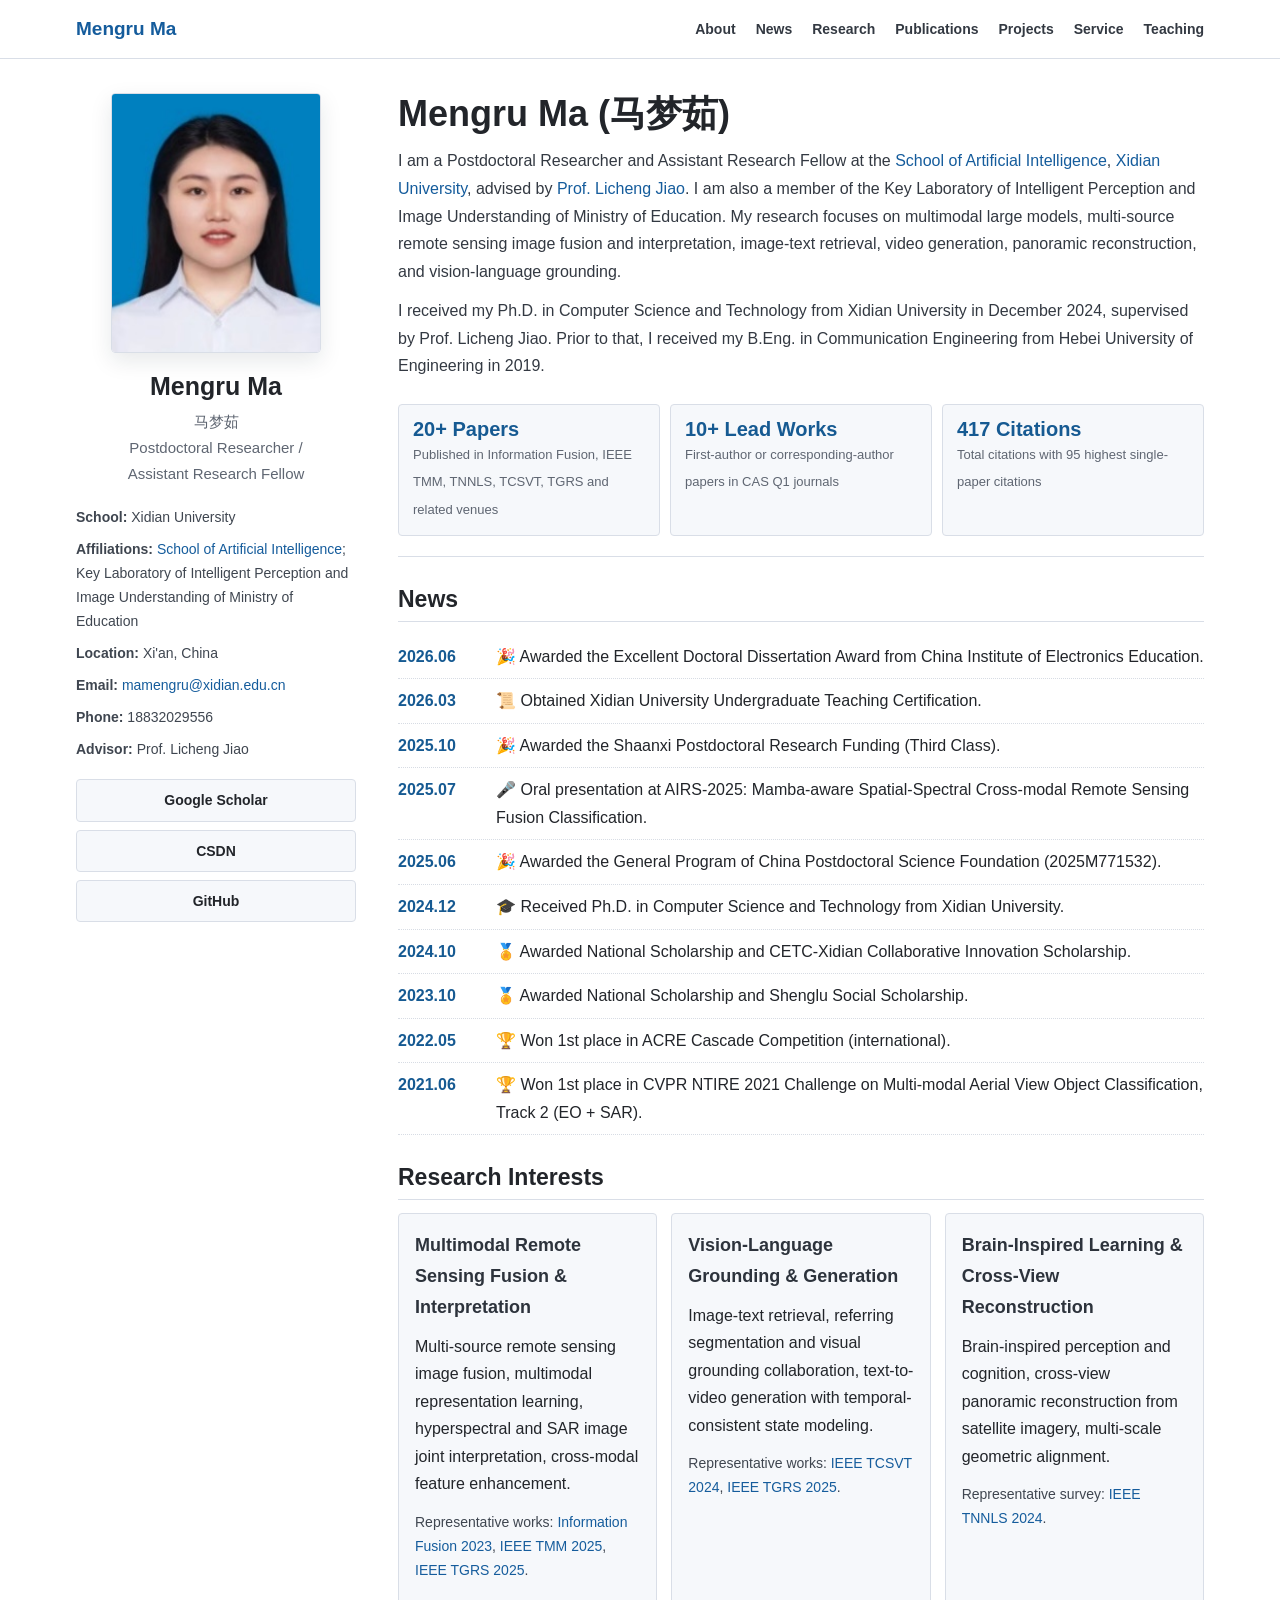
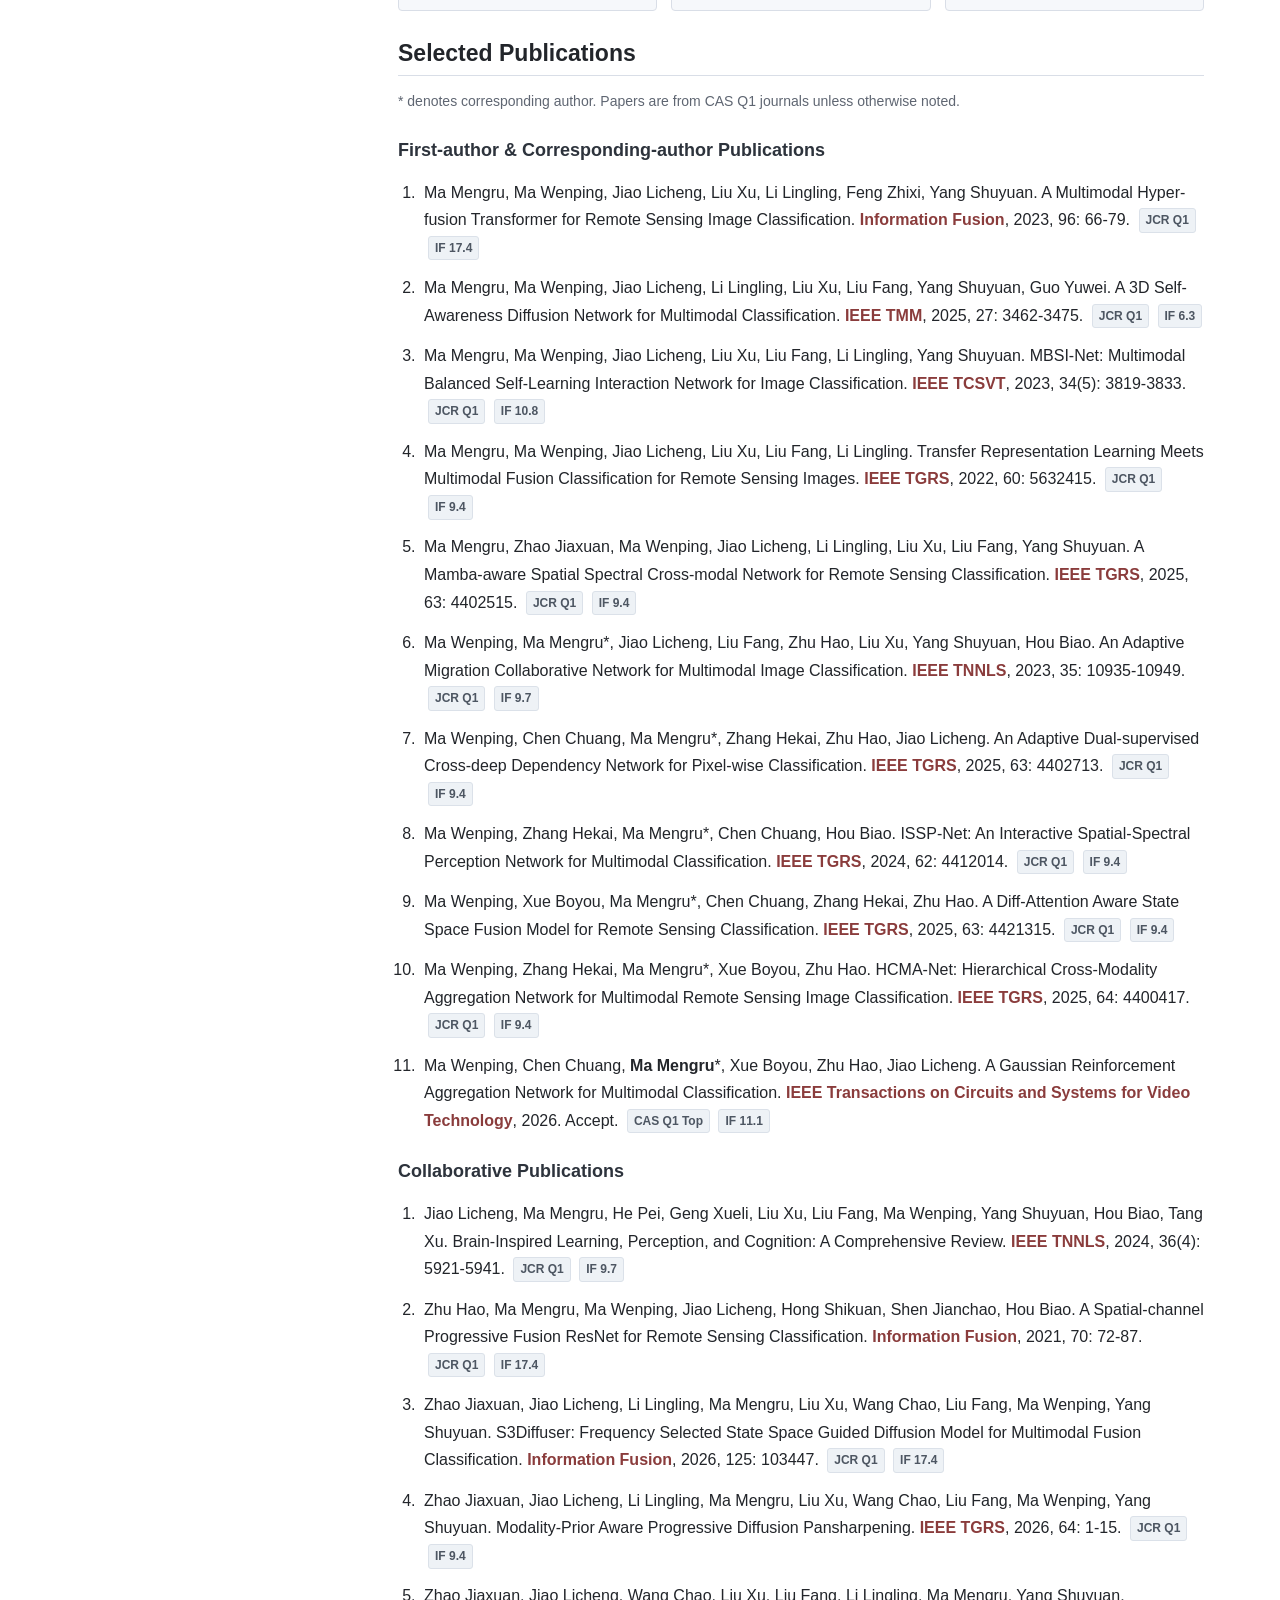
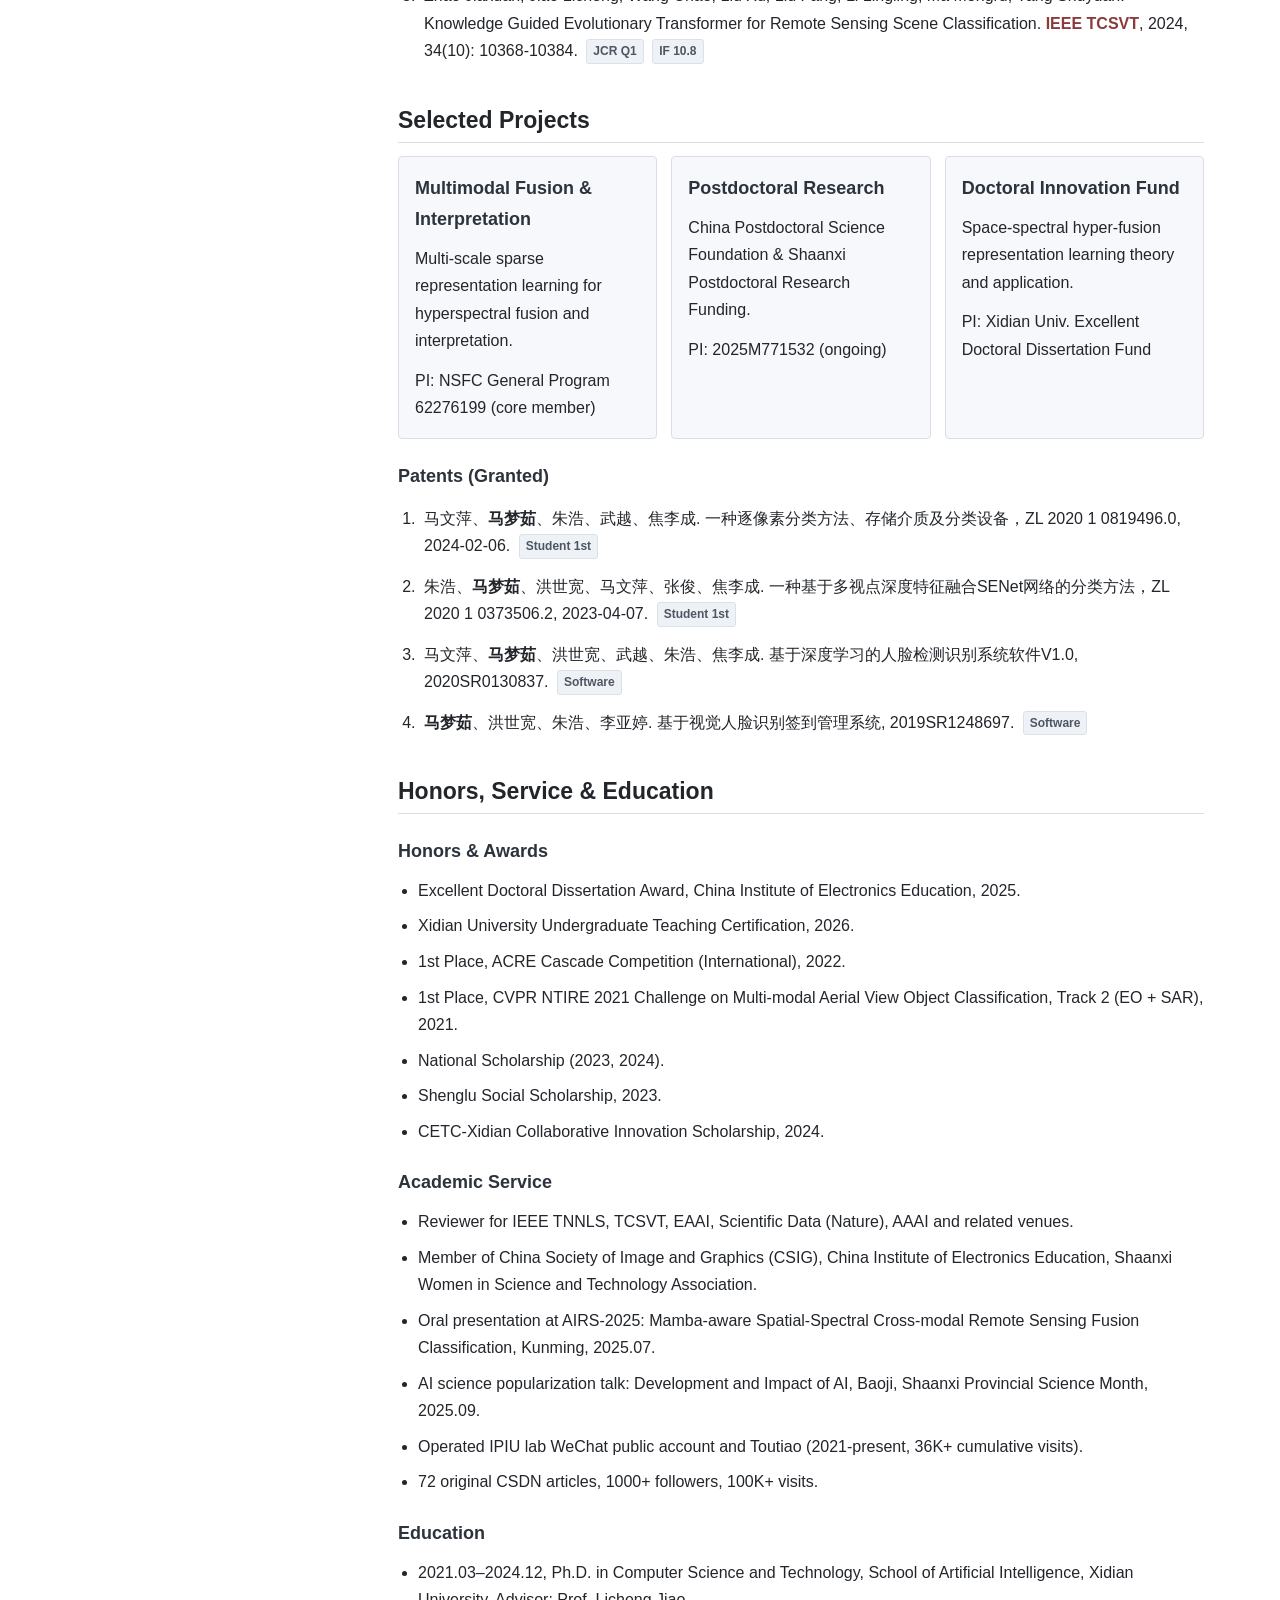
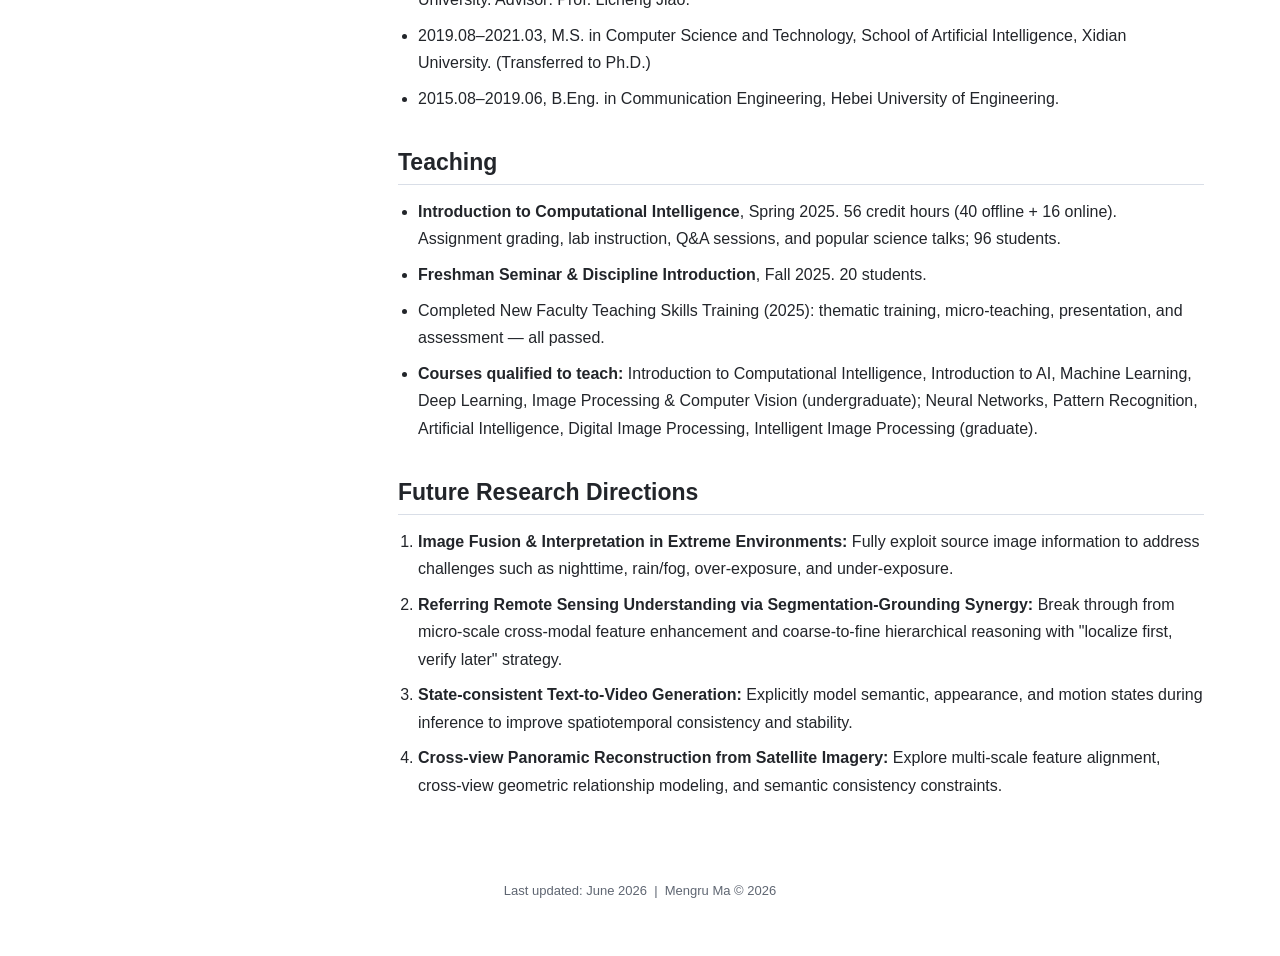
==== index.html @ 1cb2bdcb "Update TCSVT publication venue" ====
<!DOCTYPE html>
<html lang="zh-CN">
<head>
  <meta charset="utf-8" />
  <meta http-equiv="X-UA-Compatible" content="IE=edge" />
  <meta name="viewport" content="width=device-width, initial-scale=1" />
  <link rel="shortcut icon" type="image/x-icon" href="assets/favicon.ico?" />
  <title>Mengru Ma | Academic Homepage</title>
  <meta name="description" content="Academic homepage of Mengru Ma, Xidian University." />
  <style>
:root {
  --academic-ink: #22252a;
  --academic-muted: #5f6672;
  --academic-line: #d9dee7;
  --academic-soft: #f6f8fb;
  --academic-accent: #165a92;
  --academic-accent-2: #8a3c3c;
  --academic-link: #155c9c;
  --academic-max: 1180px;
}

* {
  box-sizing: border-box;
}

html {
  scroll-behavior: smooth;
}

body.academic-page {
  margin: 0;
  color: var(--academic-ink);
  background: #ffffff;
  font-family: -apple-system, BlinkMacSystemFont, "Segoe UI", "Helvetica Neue", Arial, "Microsoft YaHei", sans-serif;
  font-size: 16px;
  line-height: 1.72;
}

.academic-page a {
  color: var(--academic-link);
  text-decoration: none;
}

.academic-page a:hover,
.academic-page a:focus {
  color: var(--academic-accent-2);
  text-decoration: underline;
}

.site-header {
  position: sticky;
  top: 0;
  z-index: 10;
  background: rgba(255, 255, 255, 0.96);
  border-bottom: 1px solid var(--academic-line);
  backdrop-filter: blur(10px);
}

.site-nav {
  display: flex;
  align-items: center;
  justify-content: space-between;
  gap: 24px;
  max-width: var(--academic-max);
  min-height: 58px;
  margin: 0 auto;
  padding: 0 26px;
}

.site-title {
  color: var(--academic-ink);
  font-size: 19px;
  font-weight: 700;
  white-space: nowrap;
}

.site-links {
  display: flex;
  align-items: center;
  justify-content: flex-end;
  gap: 20px;
  font-size: 14px;
}

.site-links a {
  color: #333942;
  font-weight: 600;
}

.academic-shell {
  max-width: var(--academic-max);
  margin: 0 auto;
  padding: 34px 26px 60px;
}

.profile-layout {
  display: grid;
  grid-template-columns: 280px minmax(0, 1fr);
  gap: 42px;
  align-items: start;
}

.profile-card {
  position: sticky;
  top: 88px;
  padding-bottom: 24px;
}

.profile-photo {
  display: block;
  width: 210px;
  aspect-ratio: 1 / 1.24;
  margin: 0 auto 18px;
  object-fit: cover;
  object-position: center top;
  border-radius: 4px;
  border: 1px solid var(--academic-line);
  box-shadow: 0 8px 22px rgba(22, 35, 52, 0.10);
}

.profile-name {
  margin: 0;
  color: var(--academic-ink);
  font-size: 25px;
  line-height: 1.2;
  text-align: center;
}

.profile-title {
  margin: 8px 0 18px;
  color: var(--academic-muted);
  font-size: 15px;
  text-align: center;
}

.profile-meta {
  margin: 0 0 18px;
  padding: 0;
  list-style: none;
  color: #3f4650;
  font-size: 14px;
}

.profile-meta li {
  margin: 8px 0;
}

.profile-links {
  display: grid;
  grid-template-columns: 1fr;
  gap: 8px;
}

.profile-links a {
  display: block;
  padding: 8px 10px;
  color: var(--academic-ink);
  background: var(--academic-soft);
  border: 1px solid var(--academic-line);
  border-radius: 4px;
  font-size: 14px;
  font-weight: 600;
  text-align: center;
}

.profile-links a:hover,
.profile-links a:focus {
  color: #ffffff;
  background: var(--academic-accent);
  border-color: var(--academic-accent);
  text-decoration: none;
}

.content-panel {
  min-width: 0;
}

.hero-block {
  padding-bottom: 16px;
  border-bottom: 1px solid var(--academic-line);
}

.hero-block h1 {
  margin: 0 0 12px;
  color: var(--academic-ink);
  font-size: 36px;
  line-height: 1.18;
}

.hero-block p {
  max-width: 820px;
  margin: 0 0 12px;
  color: #333942;
}

.highlight-strip {
  display: grid;
  grid-template-columns: repeat(3, minmax(0, 1fr));
  gap: 10px;
  margin: 24px 0 4px;
}

.metric {
  padding: 13px 14px;
  background: var(--academic-soft);
  border: 1px solid var(--academic-line);
  border-radius: 4px;
}

.metric strong {
  display: block;
  color: var(--academic-accent);
  font-size: 20px;
  line-height: 1.1;
}

.metric span {
  color: var(--academic-muted);
  font-size: 13px;
}

.section {
  padding-top: 28px;
}

.section h2 {
  margin: 0 0 13px;
  padding-bottom: 7px;
  color: var(--academic-ink);
  border-bottom: 1px solid var(--academic-line);
  font-size: 23px;
  line-height: 1.25;
}

.section h3 {
  margin: 22px 0 10px;
  color: #2d333c;
  font-size: 18px;
}

.section p {
  margin: 0 0 12px;
}

.compact-list {
  margin: 0;
  padding-left: 20px;
}

.compact-list li {
  margin: 8px 0;
}

.news-list {
  margin: 0;
  padding: 0;
  list-style: none;
}

.news-list li {
  display: grid;
  grid-template-columns: 86px minmax(0, 1fr);
  gap: 12px;
  padding: 8px 0;
  border-bottom: 1px dotted #d7dce4;
}

.news-date {
  color: var(--academic-accent);
  font-weight: 700;
}

.research-grid,
.project-grid {
  display: grid;
  grid-template-columns: repeat(3, minmax(0, 1fr));
  gap: 14px;
}

.research-item,
.project-item {
  min-height: 100%;
  padding: 16px;
  background: var(--academic-soft);
  border: 1px solid var(--academic-line);
  border-radius: 4px;
}

.research-image {
  display: block;
  width: 100%;
  aspect-ratio: 16 / 9;
  object-fit: contain;
  object-position: center;
  margin: 0 0 14px;
  padding: 8px;
  background: #ffffff;
  border: 1px solid var(--academic-line);
  border-radius: 4px;
}

.research-item h3,
.project-item h3 {
  margin-top: 0;
}

.representative-work {
  color: #3f4650;
  font-size: 14px;
}

.publication-list {
  margin: 0;
  padding-left: 22px;
}

.publication-list li {
  margin: 13px 0;
  padding-left: 4px;
}

.venue {
  color: var(--academic-accent-2);
  font-weight: 700;
}

.tag {
  display: inline-block;
  margin-left: 4px;
  padding: 1px 6px;
  color: #4d5662;
  background: #eef2f6;
  border: 1px solid #dbe1e9;
  border-radius: 3px;
  font-size: 12px;
  font-weight: 700;
  vertical-align: 1px;
}

.tag-gold {
  display: inline-block;
  margin-left: 4px;
  padding: 1px 6px;
  color: #7a5d00;
  background: #fff8e1;
  border: 1px solid #e6d88a;
  border-radius: 3px;
  font-size: 12px;
  font-weight: 700;
  vertical-align: 1px;
}

.link-row {
  display: flex;
  flex-wrap: wrap;
  gap: 8px 14px;
  margin-top: 8px;
}

.link-row a {
  font-weight: 600;
}

.note {
  color: var(--academic-muted);
  font-size: 14px;
}

.site-footer {
  max-width: var(--academic-max);
  margin: 0 auto;
  padding: 0 26px 40px;
  color: var(--academic-muted);
  font-size: 13px;
  text-align: center;
}

@media (max-width: 900px) {
  .site-nav {
    align-items: flex-start;
    flex-direction: column;
    gap: 8px;
    padding-top: 12px;
    padding-bottom: 12px;
  }

  .site-links {
    justify-content: flex-start;
    flex-wrap: wrap;
    gap: 8px 14px;
  }

  .profile-layout {
    grid-template-columns: 1fr;
    gap: 24px;
  }

  .profile-card {
    position: static;
    display: grid;
    grid-template-columns: 140px minmax(0, 1fr);
    gap: 18px;
    align-items: start;
  }

  .profile-photo {
    width: 140px;
    margin: 0;
  }

  .profile-name,
  .profile-title {
    text-align: left;
  }

  .profile-links {
    grid-template-columns: repeat(2, minmax(0, 1fr));
  }

  .highlight-strip,
  .research-grid,
  .project-grid {
    grid-template-columns: 1fr;
  }
}

@media (max-width: 560px) {
  body.academic-page {
    font-size: 15px;
  }

  .academic-shell {
    padding: 22px 18px 42px;
  }

  .site-nav {
    padding-left: 18px;
    padding-right: 18px;
  }

  .profile-card {
    grid-template-columns: 1fr;
  }

  .profile-photo {
    width: 180px;
    margin: 0 auto;
  }

  .profile-name,
  .profile-title {
    text-align: center;
  }

  .profile-links {
    grid-template-columns: 1fr;
  }

  .hero-block h1 {
    font-size: 28px;
  }

  .news-list li {
    grid-template-columns: 1fr;
    gap: 2px;
  }
}</style>
</head>
<body class="academic-page">

  <!-- ═══════════════ Navigation ═══════════════ -->
  <header class="site-header">
    <nav class="site-nav" aria-label="Main navigation">
      <a class="site-title" href="./">Mengru Ma</a>
      <div class="site-links">
        <a href="#about">About</a>
        <a href="#news">News</a>
        <a href="#research">Research</a>
        <a href="#publications">Publications</a>
        <a href="#projects">Projects</a>
        <a href="#service">Service</a>
        <a href="#teaching">Teaching</a>
      </div>
    </nav>
  </header>

  <!-- ═══════════════ Main Shell ═══════════════ -->
  <main class="academic-shell">
    <div class="profile-layout">

      <!-- ── Sidebar ── -->
      <aside class="profile-card" aria-label="Profile">
        <img class="profile-photo" src="assets/avatar.jpeg" alt="Mengru Ma" />
        <div>
          <h1 class="profile-name">Mengru Ma</h1>
          <p class="profile-title">马梦茹<br />Postdoctoral Researcher /<br />Assistant Research Fellow</p>
          <ul class="profile-meta">
            <li><strong>School:</strong> Xidian University</li>
            <li><strong>Affiliations:</strong> <a href="https://sai.xidian.edu.cn/">School of Artificial Intelligence</a>; Key Laboratory of Intelligent Perception and Image Understanding of Ministry of Education</li>
            <li><strong>Location:</strong> Xi'an, China</li>
            <li><strong>Email:</strong> <a href="mailto:mamengru@xidian.edu.cn">mamengru@xidian.edu.cn</a></li>
            <li><strong>Phone:</strong> 18832029556</li>
            <li><strong>Advisor:</strong> Prof. Licheng Jiao</li>
          </ul>
          <div class="profile-links">
            <a href="https://scholar.google.com.hk/citations?user=nEPyIP8AAAAJ&hl=zh-CN">Google Scholar</a>
            <a href="https://blog.csdn.net/qq_39630875?spm=1000.2115.3001.5343">CSDN</a>
            <a href="https://github.com/ru-willow">GitHub</a>
          </div>
        </div>
      </aside>

      <!-- ── Content Panel ── -->
      <article class="content-panel">

        <!-- ── Hero / About ── -->
        <section class="hero-block" id="about">
          <h1>Mengru Ma (马梦茹)</h1>
          <p>
            I am a Postdoctoral Researcher and Assistant Research Fellow at the
            <a href="https://sai.xidian.edu.cn/">School of Artificial Intelligence</a>,
            <a href="https://www.xidian.edu.cn/">Xidian University</a>, advised by
            <a href="https://scholar.google.com/citations?user=FZbrL2YAAAAJ">Prof. Licheng Jiao</a>.
            I am also a member of the Key Laboratory of Intelligent Perception and Image Understanding of Ministry of Education.
            My research focuses on multimodal large models, multi-source remote sensing image fusion and interpretation,
            image-text retrieval, video generation, panoramic reconstruction, and vision-language grounding.
          </p>
          <p>
            I received my Ph.D. in Computer Science and Technology from Xidian University in December 2024,
            supervised by Prof. Licheng Jiao. Prior to that, I received my B.Eng. in Communication Engineering
            from Hebei University of Engineering in 2019.
          </p>

          <div class="highlight-strip" aria-label="Research highlights">
            <div class="metric">
              <strong>20+ Papers</strong>
              <span>Published in Information Fusion, IEEE TMM, TNNLS, TCSVT, TGRS and related venues</span>
            </div>
            <div class="metric">
              <strong>10+ Lead Works</strong>
              <span>First-author or corresponding-author papers in CAS Q1 journals</span>
            </div>
            <div class="metric">
              <strong>417 Citations</strong>
              <span>Total citations with 95 highest single-paper citations</span>
            </div>
          </div>
        </section>

        <!-- ── News ── -->
        <section class="section" id="news">
          <h2>News</h2>
          <ul class="news-list">
            <li><span class="news-date">2026.06</span><span>🎉 Awarded the Excellent Doctoral Dissertation Award from China Institute of Electronics Education.</span></li>
            <li><span class="news-date">2026.03</span><span>📜 Obtained Xidian University Undergraduate Teaching Certification.</span></li>
            <li><span class="news-date">2025.10</span><span>🎉 Awarded the Shaanxi Postdoctoral Research Funding (Third Class).</span></li>
            <li><span class="news-date">2025.07</span><span>🎤 Oral presentation at AIRS-2025: Mamba-aware Spatial-Spectral Cross-modal Remote Sensing Fusion Classification.</span></li>
            <li><span class="news-date">2025.06</span><span>🎉 Awarded the General Program of China Postdoctoral Science Foundation (2025M771532).</span></li>
            <li><span class="news-date">2024.12</span><span>🎓 Received Ph.D. in Computer Science and Technology from Xidian University.</span></li>
            <li><span class="news-date">2024.10</span><span>🏅 Awarded National Scholarship and CETC-Xidian Collaborative Innovation Scholarship.</span></li>
            <li><span class="news-date">2023.10</span><span>🏅 Awarded National Scholarship and Shenglu Social Scholarship.</span></li>
            <li><span class="news-date">2022.05</span><span>🏆 Won 1st place in ACRE Cascade Competition (international).</span></li>
            <li><span class="news-date">2021.06</span><span>🏆 Won 1st place in CVPR NTIRE 2021 Challenge on Multi-modal Aerial View Object Classification, Track 2 (EO + SAR).</span></li>
          </ul>
        </section>

        <!-- ── Research Interests ── -->
        <section class="section" id="research">
          <h2>Research Interests</h2>
          <div class="research-grid">
            <div class="research-item">
              <h3>Multimodal Remote Sensing Fusion &amp; Interpretation</h3>
              <p>Multi-source remote sensing image fusion, multimodal representation learning, hyperspectral and SAR image joint interpretation, cross-modal feature enhancement.</p>
              <p class="representative-work">Representative works:
                <a href="https://ieeexplore.ieee.org/document/10103667">Information Fusion 2023</a>,
                <a href="https://ieeexplore.ieee.org/document/10855536">IEEE TMM 2025</a>,
                <a href="https://ieeexplore.ieee.org/document/10926794">IEEE TGRS 2025</a>.
              </p>
            </div>
            <div class="research-item">
              <h3>Vision-Language Grounding &amp; Generation</h3>
              <p>Image-text retrieval, referring segmentation and visual grounding collaboration, text-to-video generation with temporal-consistent state modeling.</p>
              <p class="representative-work">Representative works:
                <a href="https://ieeexplore.ieee.org/document/10354301">IEEE TCSVT 2024</a>,
                <a href="https://ieeexplore.ieee.org/document/10891511">IEEE TGRS 2025</a>.
              </p>
            </div>
            <div class="research-item">
              <h3>Brain-Inspired Learning &amp; Cross-View Reconstruction</h3>
              <p>Brain-inspired perception and cognition, cross-view panoramic reconstruction from satellite imagery, multi-scale geometric alignment.</p>
              <p class="representative-work">Representative survey:
                <a href="https://ieeexplore.ieee.org/document/10792997">IEEE TNNLS 2024</a>.
              </p>
            </div>
          </div>
        </section>

        <!-- ── Selected Publications ── -->
        <section class="section" id="publications">
          <h2>Selected Publications</h2>
          <p class="note">* denotes corresponding author. Papers are from CAS Q1 journals unless otherwise noted.</p>

          <h3>First-author &amp; Corresponding-author Publications</h3>
          <ol class="publication-list">
            <li>Ma Mengru, Ma Wenping, Jiao Licheng, Liu Xu, Li Lingling, Feng Zhixi, Yang Shuyuan. A Multimodal Hyper-fusion Transformer for Remote Sensing Image Classification. <span class="venue">Information Fusion</span>, 2023, 96: 66-79. <span class="tag">JCR Q1</span> <span class="tag">IF 17.4</span></li>

            <li>Ma Mengru, Ma Wenping, Jiao Licheng, Li Lingling, Liu Xu, Liu Fang, Yang Shuyuan, Guo Yuwei. A 3D Self-Awareness Diffusion Network for Multimodal Classification. <span class="venue">IEEE TMM</span>, 2025, 27: 3462-3475. <span class="tag">JCR Q1</span> <span class="tag">IF 6.3</span></li>

            <li>Ma Mengru, Ma Wenping, Jiao Licheng, Liu Xu, Liu Fang, Li Lingling, Yang Shuyuan. MBSI-Net: Multimodal Balanced Self-Learning Interaction Network for Image Classification. <span class="venue">IEEE TCSVT</span>, 2023, 34(5): 3819-3833. <span class="tag">JCR Q1</span> <span class="tag">IF 10.8</span></li>

            <li>Ma Mengru, Ma Wenping, Jiao Licheng, Liu Xu, Liu Fang, Li Lingling. Transfer Representation Learning Meets Multimodal Fusion Classification for Remote Sensing Images. <span class="venue">IEEE TGRS</span>, 2022, 60: 5632415. <span class="tag">JCR Q1</span> <span class="tag">IF 9.4</span></li>

            <li>Ma Mengru, Zhao Jiaxuan, Ma Wenping, Jiao Licheng, Li Lingling, Liu Xu, Liu Fang, Yang Shuyuan. A Mamba-aware Spatial Spectral Cross-modal Network for Remote Sensing Classification. <span class="venue">IEEE TGRS</span>, 2025, 63: 4402515. <span class="tag">JCR Q1</span> <span class="tag">IF 9.4</span></li>

            <li>Ma Wenping, Ma Mengru*, Jiao Licheng, Liu Fang, Zhu Hao, Liu Xu, Yang Shuyuan, Hou Biao. An Adaptive Migration Collaborative Network for Multimodal Image Classification. <span class="venue">IEEE TNNLS</span>, 2023, 35: 10935-10949. <span class="tag">JCR Q1</span> <span class="tag">IF 9.7</span></li>

            <li>Ma Wenping, Chen Chuang, Ma Mengru*, Zhang Hekai, Zhu Hao, Jiao Licheng. An Adaptive Dual-supervised Cross-deep Dependency Network for Pixel-wise Classification. <span class="venue">IEEE TGRS</span>, 2025, 63: 4402713. <span class="tag">JCR Q1</span> <span class="tag">IF 9.4</span></li>

            <li>Ma Wenping, Zhang Hekai, Ma Mengru*, Chen Chuang, Hou Biao. ISSP-Net: An Interactive Spatial-Spectral Perception Network for Multimodal Classification. <span class="venue">IEEE TGRS</span>, 2024, 62: 4412014. <span class="tag">JCR Q1</span> <span class="tag">IF 9.4</span></li>

            <li>Ma Wenping, Xue Boyou, Ma Mengru*, Chen Chuang, Zhang Hekai, Zhu Hao. A Diff-Attention Aware State Space Fusion Model for Remote Sensing Classification. <span class="venue">IEEE TGRS</span>, 2025, 63: 4421315. <span class="tag">JCR Q1</span> <span class="tag">IF 9.4</span></li>

            <li>Ma Wenping, Zhang Hekai, Ma Mengru*, Xue Boyou, Zhu Hao. HCMA-Net: Hierarchical Cross-Modality Aggregation Network for Multimodal Remote Sensing Image Classification. <span class="venue">IEEE TGRS</span>, 2025, 64: 4400417. <span class="tag">JCR Q1</span> <span class="tag">IF 9.4</span></li>

            <li>Ma Wenping, Chen Chuang, <strong>Ma Mengru</strong>*, Xue Boyou, Zhu Hao, Jiao Licheng. A Gaussian Reinforcement Aggregation Network for Multimodal Classification. <span class="venue">IEEE Transactions on Circuits and Systems for Video Technology</span>, 2026. Accept. <span class="tag">CAS Q1 Top</span> <span class="tag">IF 11.1</span></li>
          </ol>

          <h3>Collaborative Publications</h3>
          <ol class="publication-list">
            <li>Jiao Licheng, Ma Mengru, He Pei, Geng Xueli, Liu Xu, Liu Fang, Ma Wenping, Yang Shuyuan, Hou Biao, Tang Xu. Brain-Inspired Learning, Perception, and Cognition: A Comprehensive Review. <span class="venue">IEEE TNNLS</span>, 2024, 36(4): 5921-5941. <span class="tag">JCR Q1</span> <span class="tag">IF 9.7</span></li>

            <li>Zhu Hao, Ma Mengru, Ma Wenping, Jiao Licheng, Hong Shikuan, Shen Jianchao, Hou Biao. A Spatial-channel Progressive Fusion ResNet for Remote Sensing Classification. <span class="venue">Information Fusion</span>, 2021, 70: 72-87. <span class="tag">JCR Q1</span> <span class="tag">IF 17.4</span></li>

            <li>Zhao Jiaxuan, Jiao Licheng, Li Lingling, Ma Mengru, Liu Xu, Wang Chao, Liu Fang, Ma Wenping, Yang Shuyuan. S3Diffuser: Frequency Selected State Space Guided Diffusion Model for Multimodal Fusion Classification. <span class="venue">Information Fusion</span>, 2026, 125: 103447. <span class="tag">JCR Q1</span> <span class="tag">IF 17.4</span></li>

            <li>Zhao Jiaxuan, Jiao Licheng, Li Lingling, Ma Mengru, Liu Xu, Wang Chao, Liu Fang, Ma Wenping, Yang Shuyuan. Modality-Prior Aware Progressive Diffusion Pansharpening. <span class="venue">IEEE TGRS</span>, 2026, 64: 1-15. <span class="tag">JCR Q1</span> <span class="tag">IF 9.4</span></li>

            <li>Zhao Jiaxuan, Jiao Licheng, Wang Chao, Liu Xu, Liu Fang, Li Lingling, Ma Mengru, Yang Shuyuan. Knowledge Guided Evolutionary Transformer for Remote Sensing Scene Classification. <span class="venue">IEEE TCSVT</span>, 2024, 34(10): 10368-10384. <span class="tag">JCR Q1</span> <span class="tag">IF 10.8</span></li>
          </ol>
        </section>

        <!-- ── Projects ── -->
        <section class="section" id="projects">
          <h2>Selected Projects</h2>
          <div class="project-grid">
            <div class="project-item">
              <h3>Multimodal Fusion &amp; Interpretation</h3>
              <p>Multi-scale sparse representation learning for hyperspectral fusion and interpretation.</p>
              <div class="link-row">
                <span>PI: NSFC General Program 62276199 (core member)</span>
              </div>
            </div>
            <div class="project-item">
              <h3>Postdoctoral Research</h3>
              <p>China Postdoctoral Science Foundation &amp; Shaanxi Postdoctoral Research Funding.</p>
              <div class="link-row">
                <span>PI: 2025M771532 (ongoing)</span>
              </div>
            </div>
            <div class="project-item">
              <h3>Doctoral Innovation Fund</h3>
              <p>Space-spectral hyper-fusion representation learning theory and application.</p>
              <div class="link-row">
                <span>PI: Xidian Univ. Excellent Doctoral Dissertation Fund</span>
              </div>
            </div>
          </div>

          <h3>Patents (Granted)</h3>
          <ol class="publication-list">
            <li>马文萍、<strong>马梦茹</strong>、朱浩、武越、焦李成. 一种逐像素分类方法、存储介质及分类设备，ZL 2020 1 0819496.0, 2024-02-06. <span class="tag">Student 1st</span></li>
            <li>朱浩、<strong>马梦茹</strong>、洪世宽、马文萍、张俊、焦李成. 一种基于多视点深度特征融合SENet网络的分类方法，ZL 2020 1 0373506.2, 2023-04-07. <span class="tag">Student 1st</span></li>
            <li>马文萍、<strong>马梦茹</strong>、洪世宽、武越、朱浩、焦李成. 基于深度学习的人脸检测识别系统软件V1.0, 2020SR0130837. <span class="tag">Software</span></li>
            <li><strong>马梦茹</strong>、洪世宽、朱浩、李亚婷. 基于视觉人脸识别签到管理系统, 2019SR1248697. <span class="tag">Software</span></li>
          </ol>
        </section>

        <!-- ── Honors & Service ── -->
        <section class="section" id="service">
          <h2>Honors, Service &amp; Education</h2>

          <h3>Honors &amp; Awards</h3>
          <ul class="compact-list">
            <li>Excellent Doctoral Dissertation Award, China Institute of Electronics Education, 2025.</li>
            <li>Xidian University Undergraduate Teaching Certification, 2026.</li>
            <li>1st Place, ACRE Cascade Competition (International), 2022.</li>
            <li>1st Place, CVPR NTIRE 2021 Challenge on Multi-modal Aerial View Object Classification, Track 2 (EO + SAR), 2021.</li>
            <li>National Scholarship (2023, 2024).</li>
            <li>Shenglu Social Scholarship, 2023.</li>
            <li>CETC-Xidian Collaborative Innovation Scholarship, 2024.</li>
          </ul>

          <h3>Academic Service</h3>
          <ul class="compact-list">
            <li>Reviewer for IEEE TNNLS, TCSVT, EAAI, Scientific Data (Nature), AAAI and related venues.</li>
            <li>Member of China Society of Image and Graphics (CSIG), China Institute of Electronics Education, Shaanxi Women in Science and Technology Association.</li>
            <li>Oral presentation at AIRS-2025: Mamba-aware Spatial-Spectral Cross-modal Remote Sensing Fusion Classification, Kunming, 2025.07.</li>
            <li>AI science popularization talk: Development and Impact of AI, Baoji, Shaanxi Provincial Science Month, 2025.09.</li>
            <li>Operated IPIU lab WeChat public account and Toutiao (2021-present, 36K+ cumulative visits).</li>
            <li>72 original CSDN articles, 1000+ followers, 100K+ visits.</li>
          </ul>

          <h3>Education</h3>
          <ul class="compact-list">
            <li>2021.03–2024.12, Ph.D. in Computer Science and Technology, School of Artificial Intelligence, Xidian University. Advisor: Prof. Licheng Jiao.</li>
            <li>2019.08–2021.03, M.S. in Computer Science and Technology, School of Artificial Intelligence, Xidian University. (Transferred to Ph.D.)</li>
            <li>2015.08–2019.06, B.Eng. in Communication Engineering, Hebei University of Engineering.</li>
          </ul>
        </section>

        <!-- ── Teaching ── -->
        <section class="section" id="teaching">
          <h2>Teaching</h2>
          <ul class="compact-list">
            <li><strong>Introduction to Computational Intelligence</strong>, Spring 2025. 56 credit hours (40 offline + 16 online). Assignment grading, lab instruction, Q&amp;A sessions, and popular science talks; 96 students.</li>
            <li><strong>Freshman Seminar &amp; Discipline Introduction</strong>, Fall 2025. 20 students.</li>
            <li>Completed New Faculty Teaching Skills Training (2025): thematic training, micro-teaching, presentation, and assessment — all passed.</li>
            <li><strong>Courses qualified to teach:</strong> Introduction to Computational Intelligence, Introduction to AI, Machine Learning, Deep Learning, Image Processing &amp; Computer Vision (undergraduate); Neural Networks, Pattern Recognition, Artificial Intelligence, Digital Image Processing, Intelligent Image Processing (graduate).</li>
          </ul>
        </section>

        <!-- ── Future Directions ── -->
        <section class="section" id="future">
          <h2>Future Research Directions</h2>
          <ol class="compact-list">
            <li><strong>Image Fusion &amp; Interpretation in Extreme Environments:</strong> Fully exploit source image information to address challenges such as nighttime, rain/fog, over-exposure, and under-exposure.</li>
            <li><strong>Referring Remote Sensing Understanding via Segmentation-Grounding Synergy:</strong> Break through from micro-scale cross-modal feature enhancement and coarse-to-fine hierarchical reasoning with "localize first, verify later" strategy.</li>
            <li><strong>State-consistent Text-to-Video Generation:</strong> Explicitly model semantic, appearance, and motion states during inference to improve spatiotemporal consistency and stability.</li>
            <li><strong>Cross-view Panoramic Reconstruction from Satellite Imagery:</strong> Explore multi-scale feature alignment, cross-view geometric relationship modeling, and semantic consistency constraints.</li>
          </ol>
        </section>

      </article>
    </div>
  </main>

  <footer class="site-footer">
    <p>Last updated: June 2026 &nbsp;|&nbsp; Mengru Ma &copy; 2026</p>
  </footer>

</body>
</html>
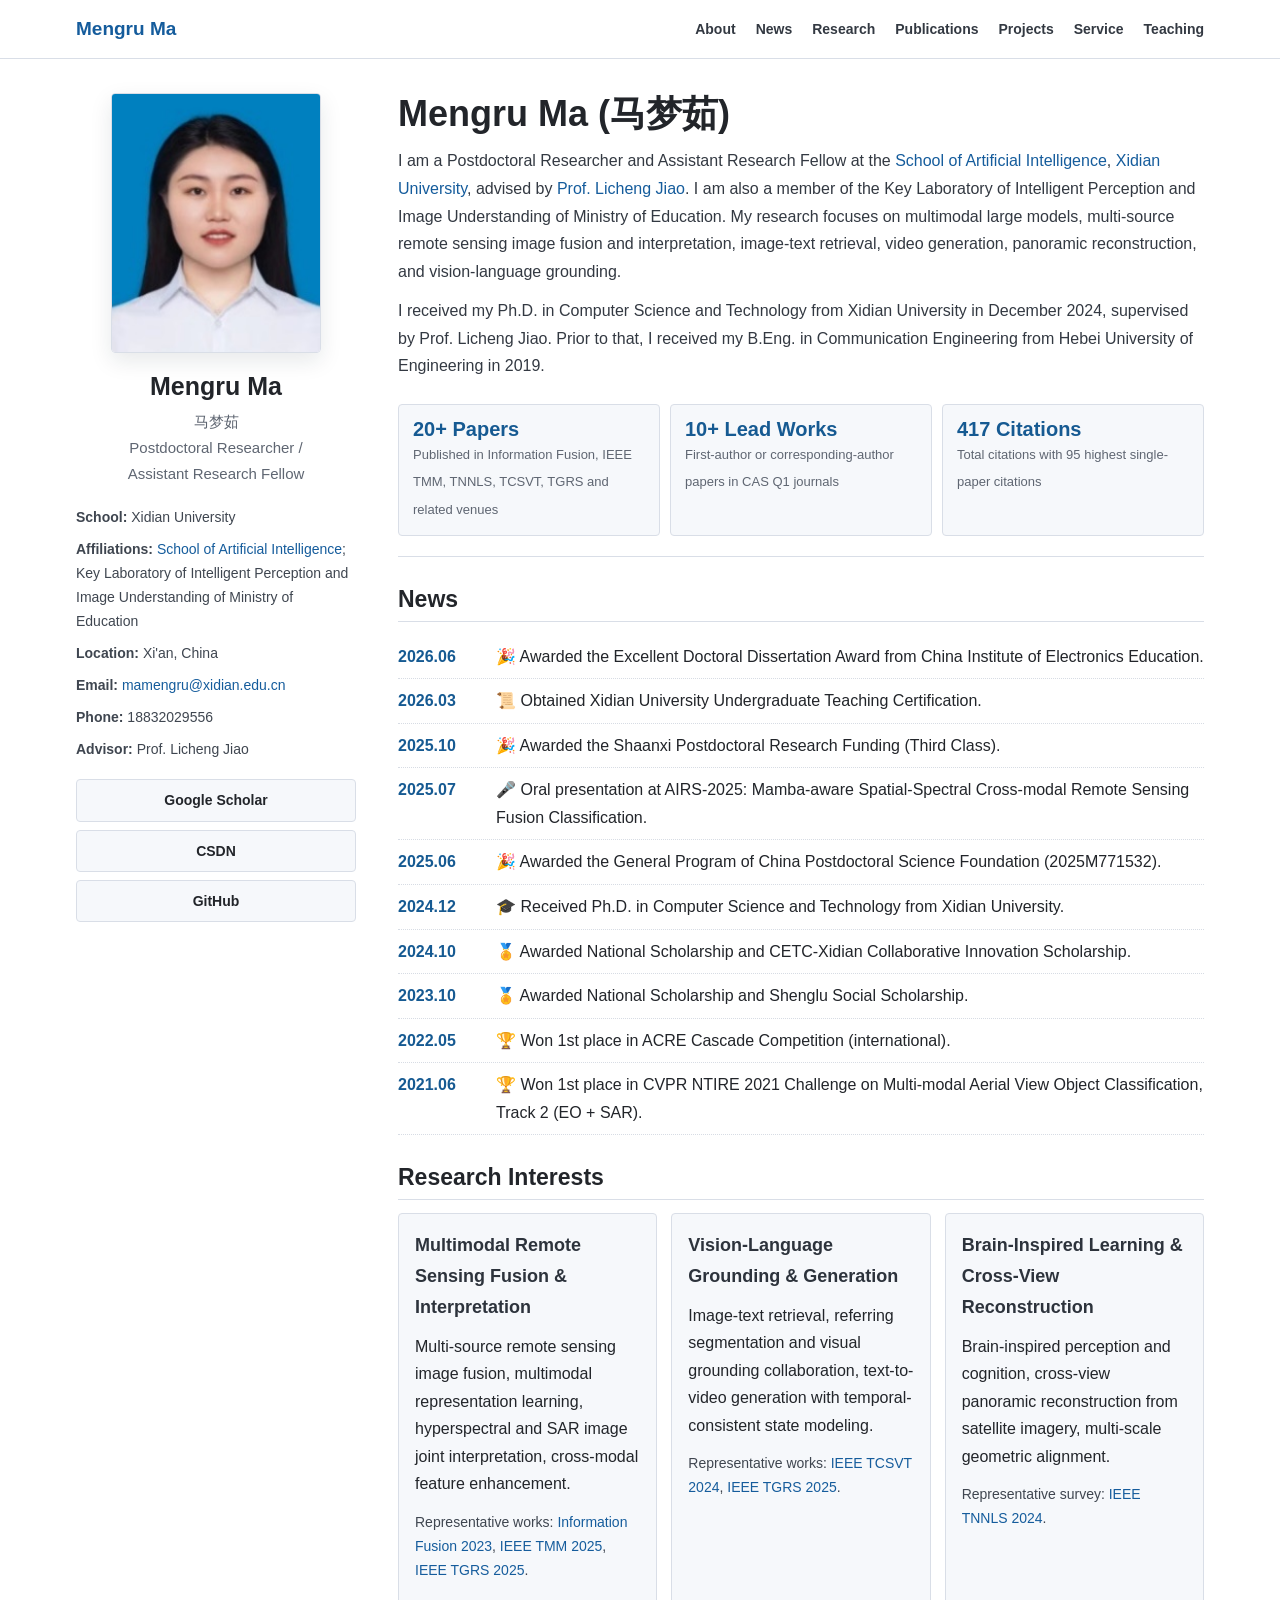
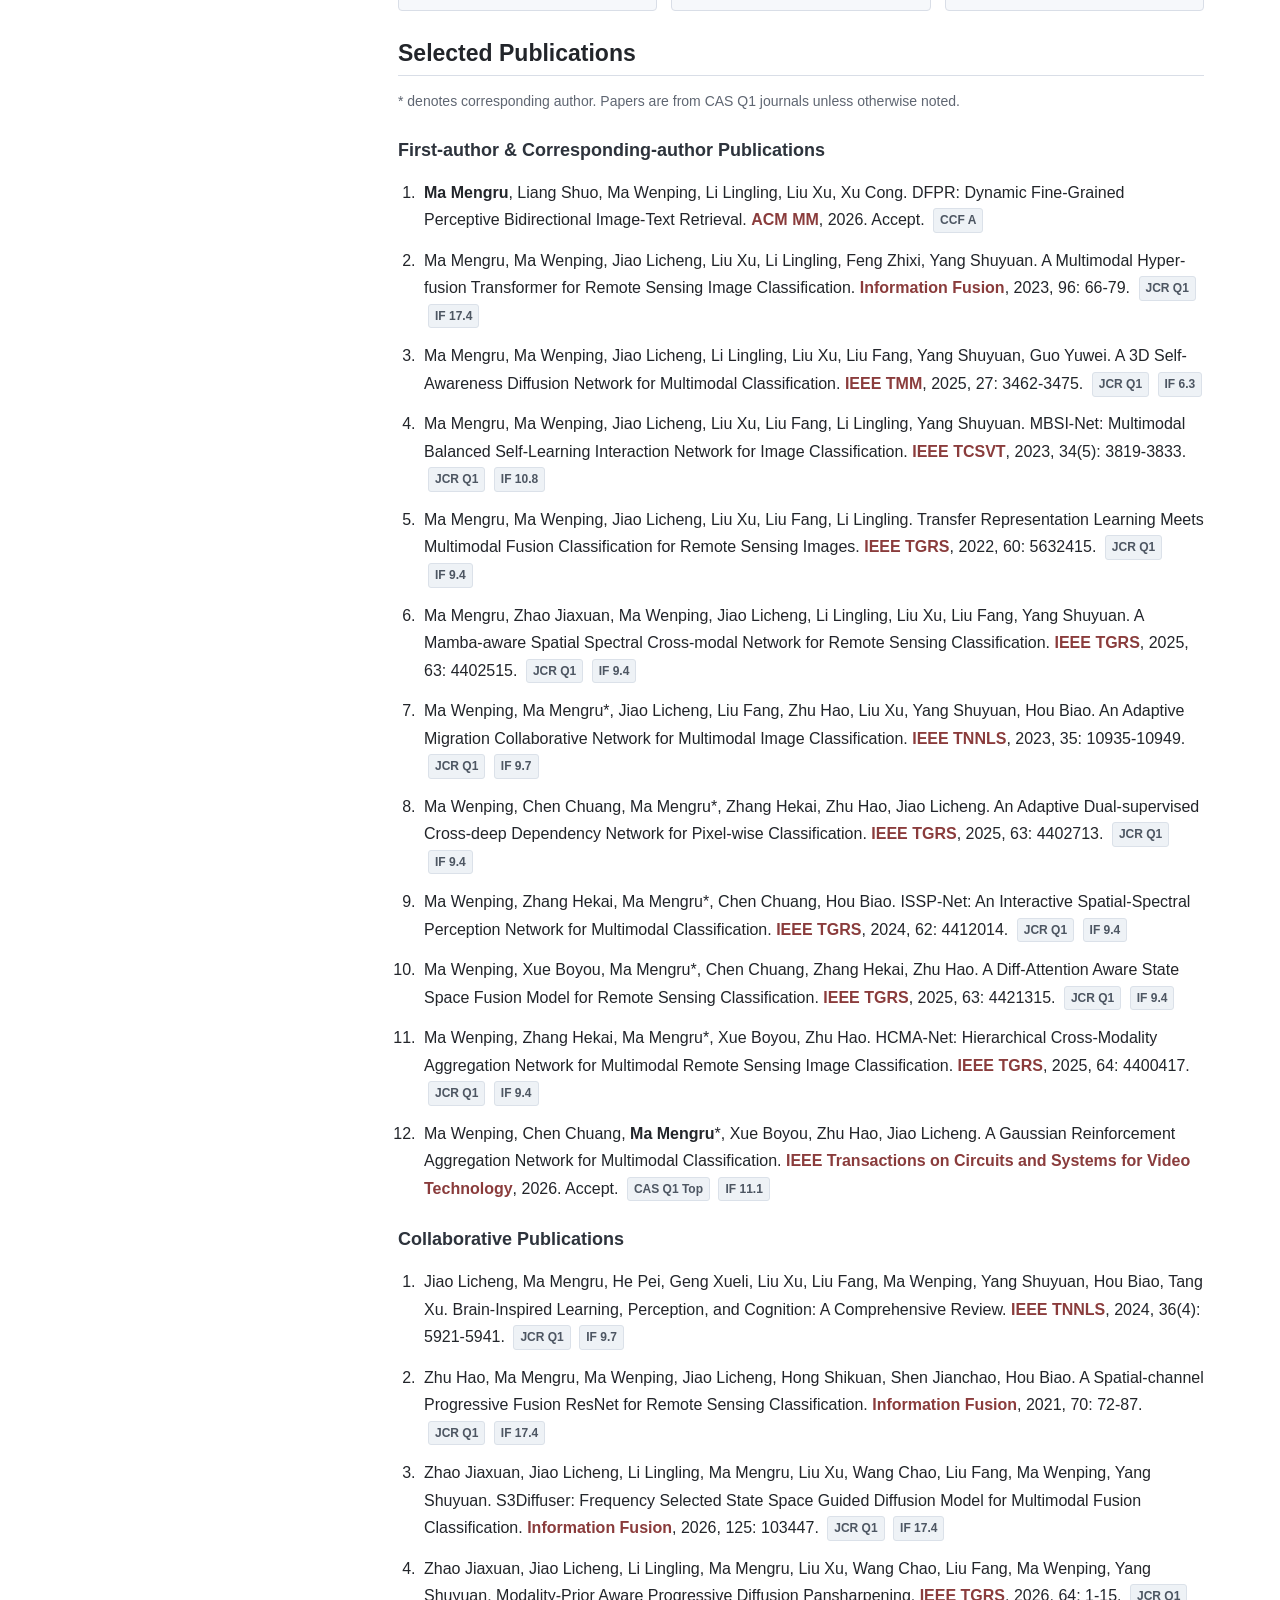
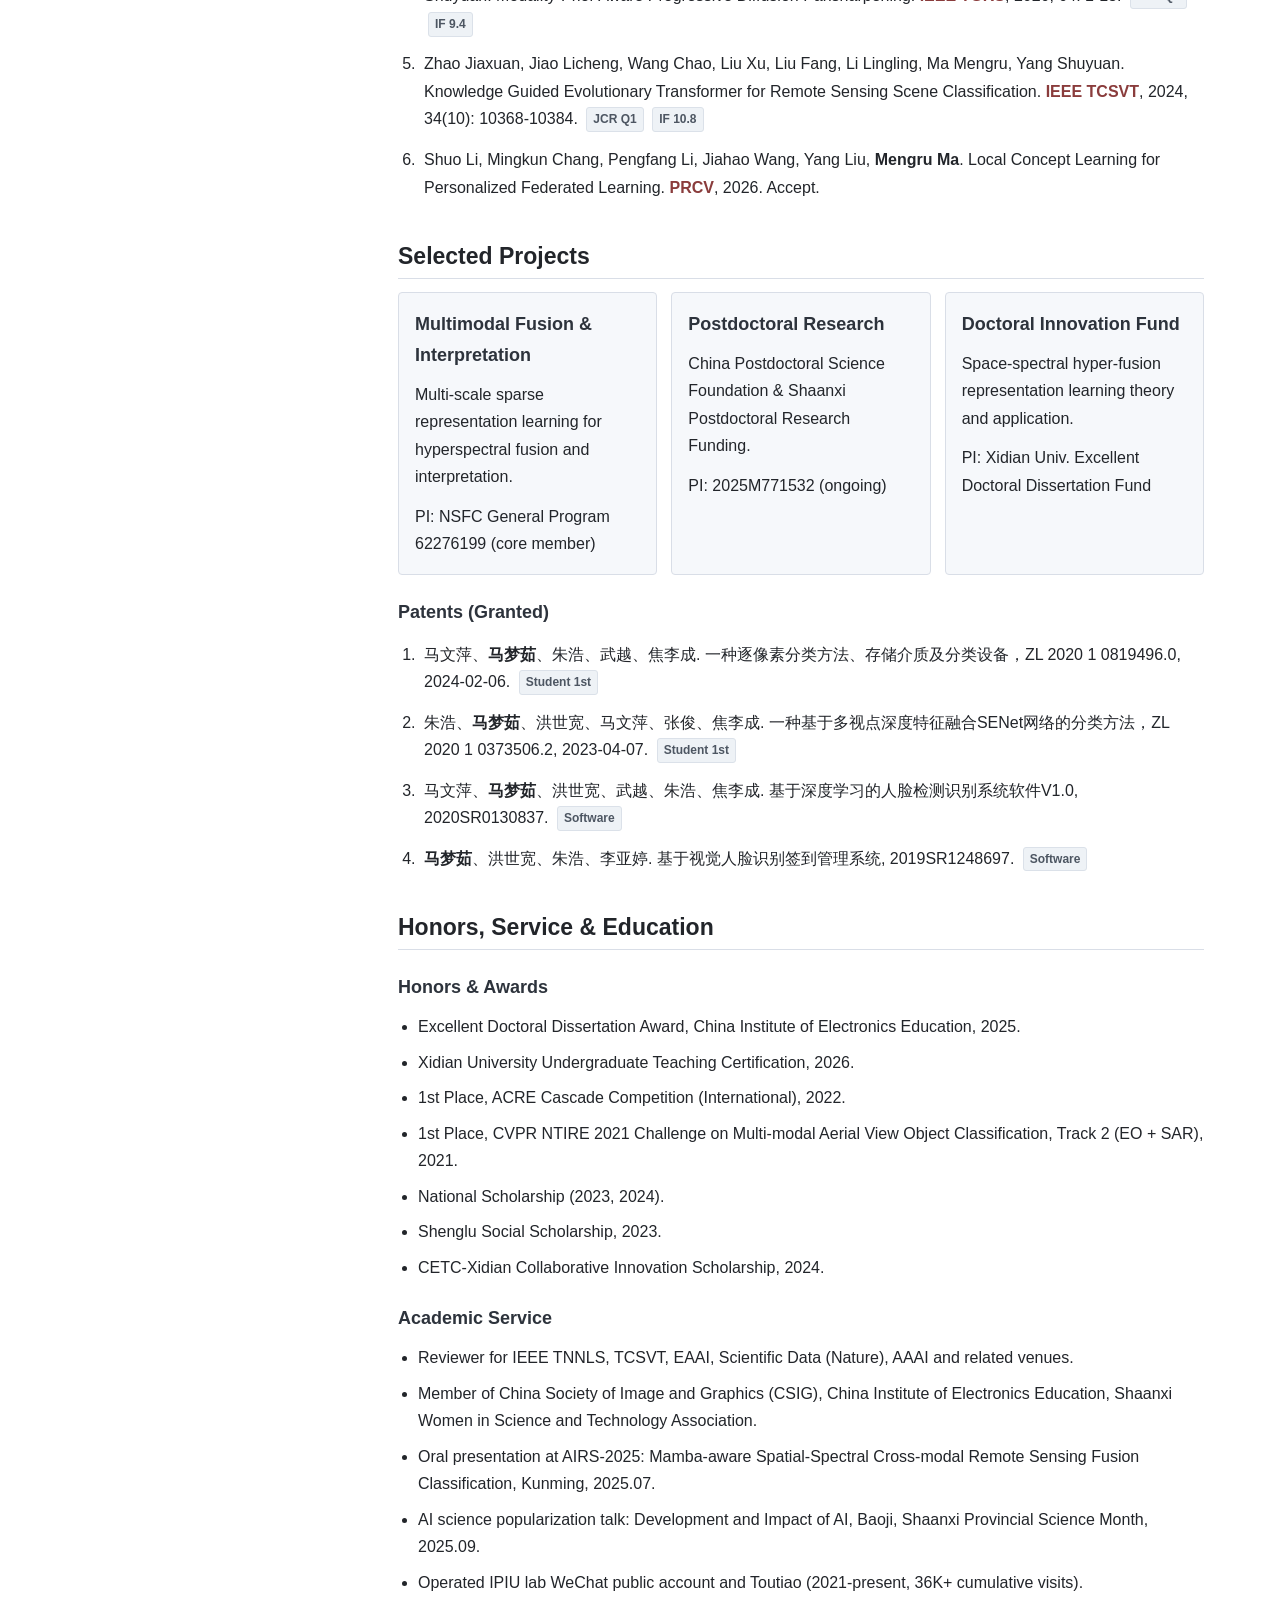
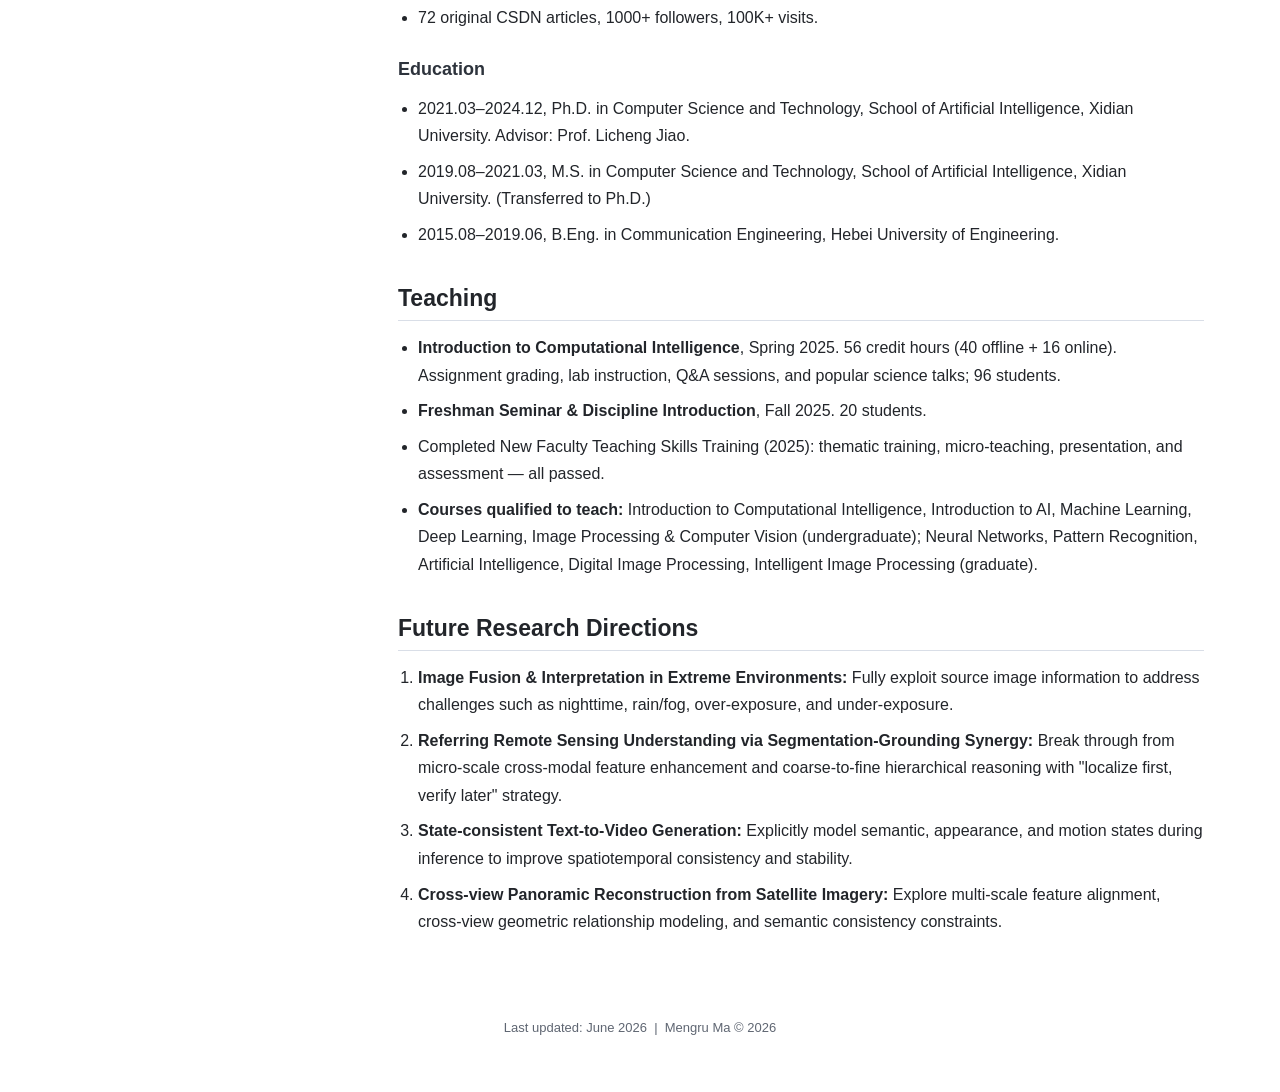
==== commit c2a7ae1f: "Add accepted 2026 conference publications" ====
--- a/index.html
+++ b/index.html
@@ -602,6 +602,8 @@
 
           <h3>First-author &amp; Corresponding-author Publications</h3>
           <ol class="publication-list">
+            <li><strong>Ma Mengru</strong>, Liang Shuo, Ma Wenping, Li Lingling, Liu Xu, Xu Cong. DFPR: Dynamic Fine-Grained Perceptive Bidirectional Image-Text Retrieval. <span class="venue">ACM MM</span>, 2026. Accept. <span class="tag">CCF A</span></li>
+
             <li>Ma Mengru, Ma Wenping, Jiao Licheng, Liu Xu, Li Lingling, Feng Zhixi, Yang Shuyuan. A Multimodal Hyper-fusion Transformer for Remote Sensing Image Classification. <span class="venue">Information Fusion</span>, 2023, 96: 66-79. <span class="tag">JCR Q1</span> <span class="tag">IF 17.4</span></li>
 
             <li>Ma Mengru, Ma Wenping, Jiao Licheng, Li Lingling, Liu Xu, Liu Fang, Yang Shuyuan, Guo Yuwei. A 3D Self-Awareness Diffusion Network for Multimodal Classification. <span class="venue">IEEE TMM</span>, 2025, 27: 3462-3475. <span class="tag">JCR Q1</span> <span class="tag">IF 6.3</span></li>
@@ -636,6 +638,8 @@
             <li>Zhao Jiaxuan, Jiao Licheng, Li Lingling, Ma Mengru, Liu Xu, Wang Chao, Liu Fang, Ma Wenping, Yang Shuyuan. Modality-Prior Aware Progressive Diffusion Pansharpening. <span class="venue">IEEE TGRS</span>, 2026, 64: 1-15. <span class="tag">JCR Q1</span> <span class="tag">IF 9.4</span></li>
 
             <li>Zhao Jiaxuan, Jiao Licheng, Wang Chao, Liu Xu, Liu Fang, Li Lingling, Ma Mengru, Yang Shuyuan. Knowledge Guided Evolutionary Transformer for Remote Sensing Scene Classification. <span class="venue">IEEE TCSVT</span>, 2024, 34(10): 10368-10384. <span class="tag">JCR Q1</span> <span class="tag">IF 10.8</span></li>
+
+            <li>Shuo Li, Mingkun Chang, Pengfang Li, Jiahao Wang, Yang Liu, <strong>Mengru Ma</strong>. Local Concept Learning for Personalized Federated Learning. <span class="venue">PRCV</span>, 2026. Accept.</li>
           </ol>
         </section>
 
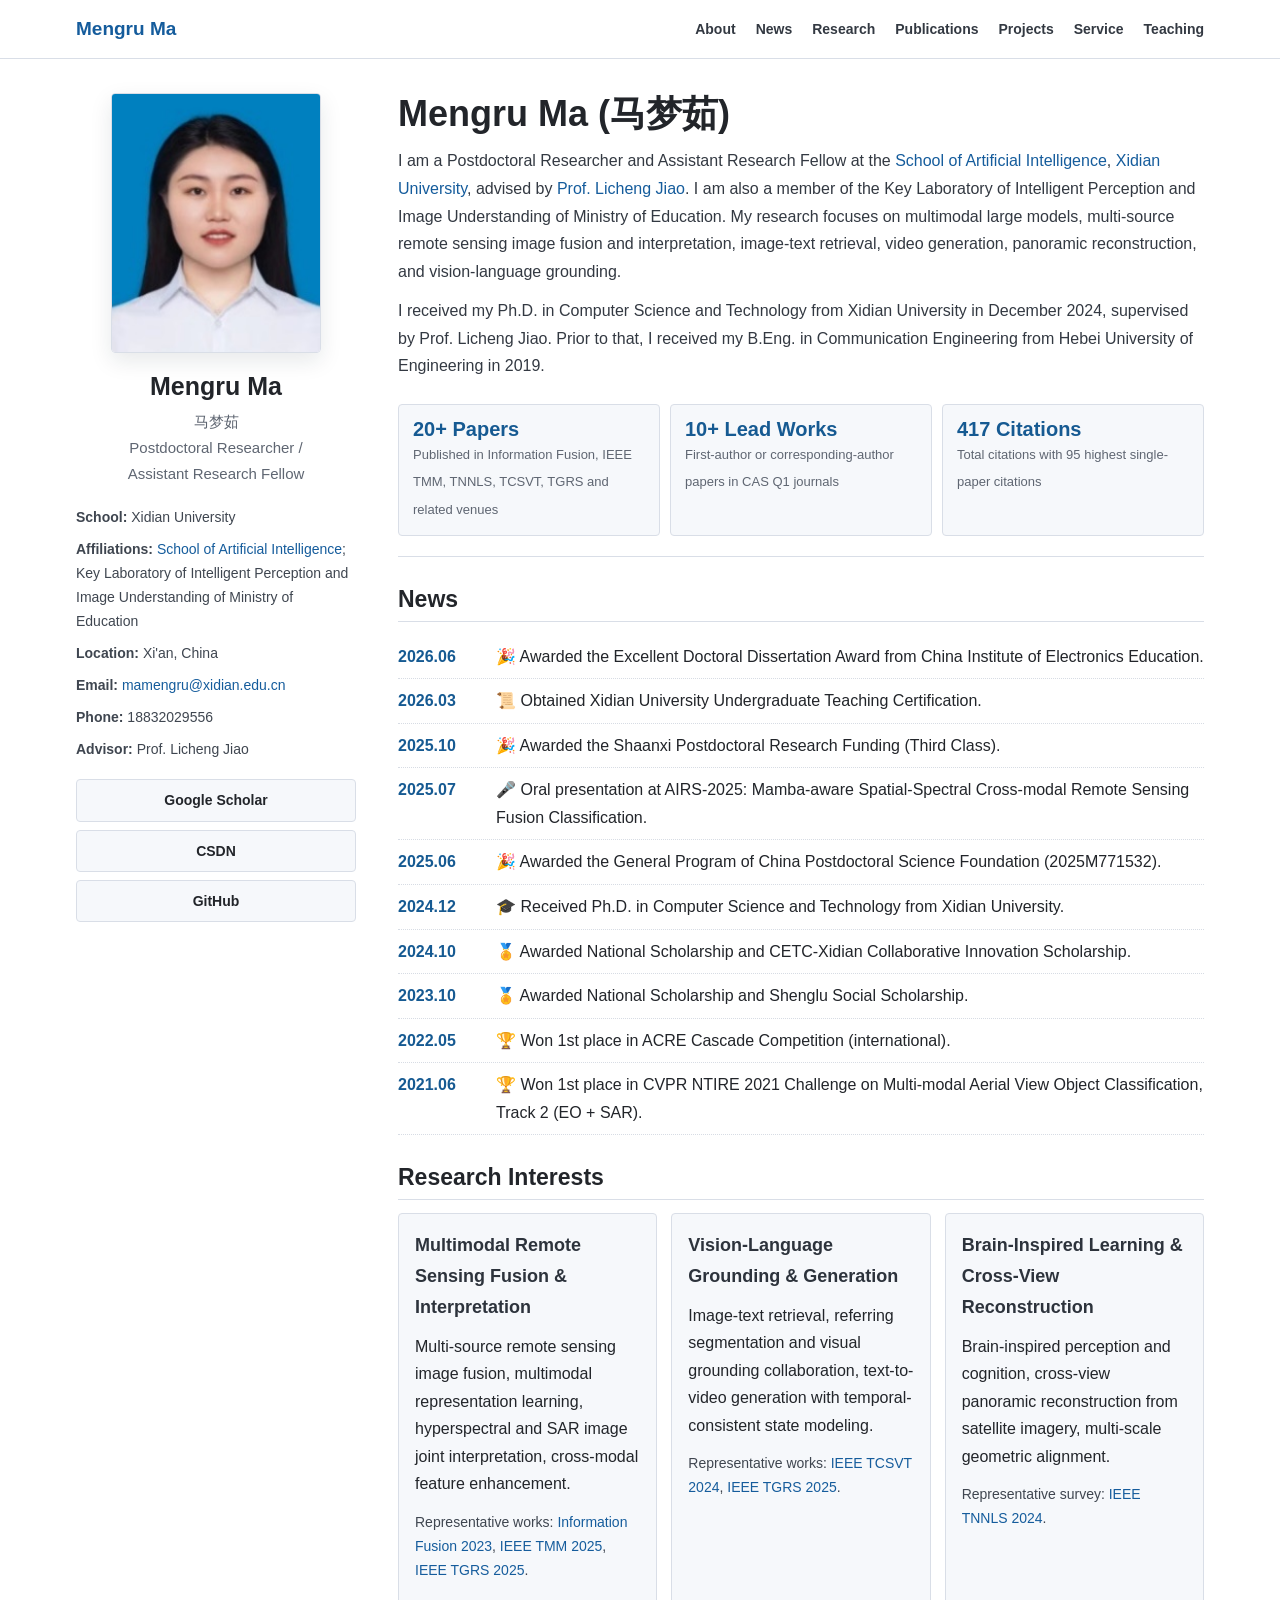
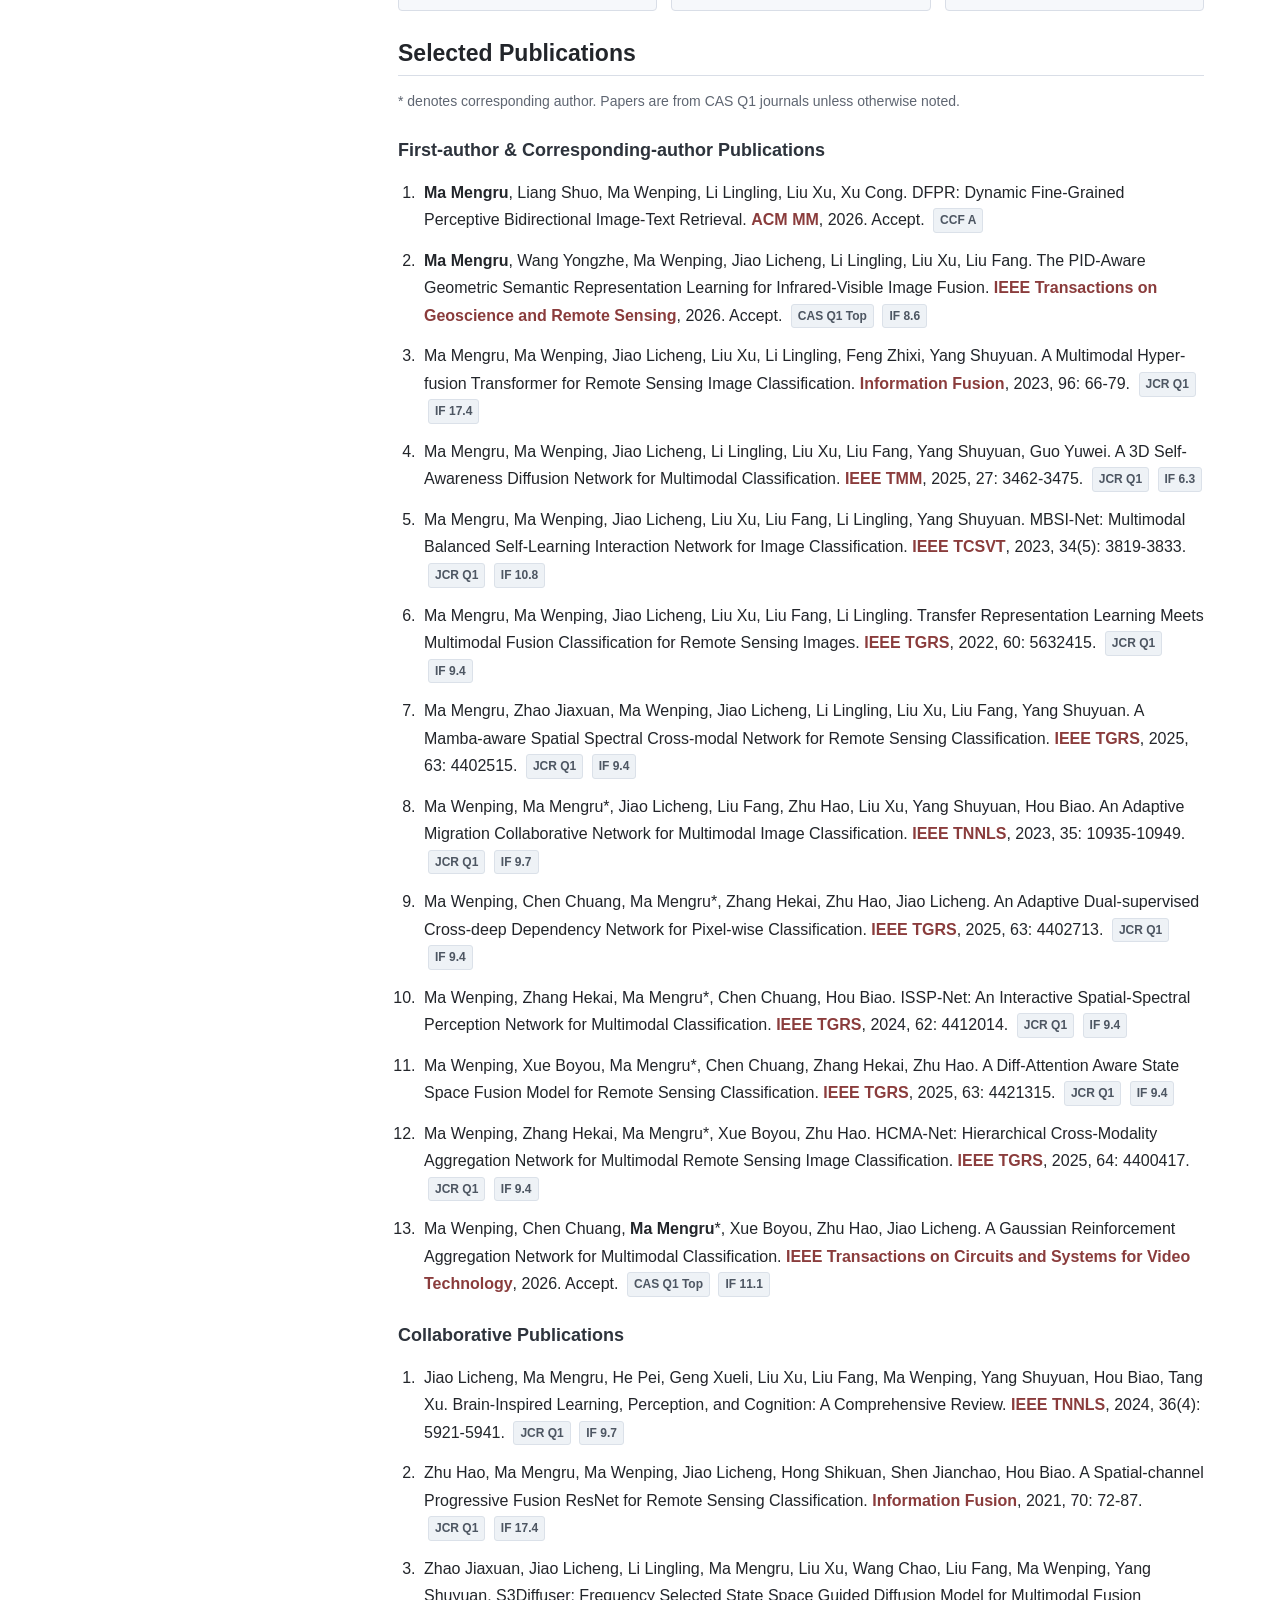
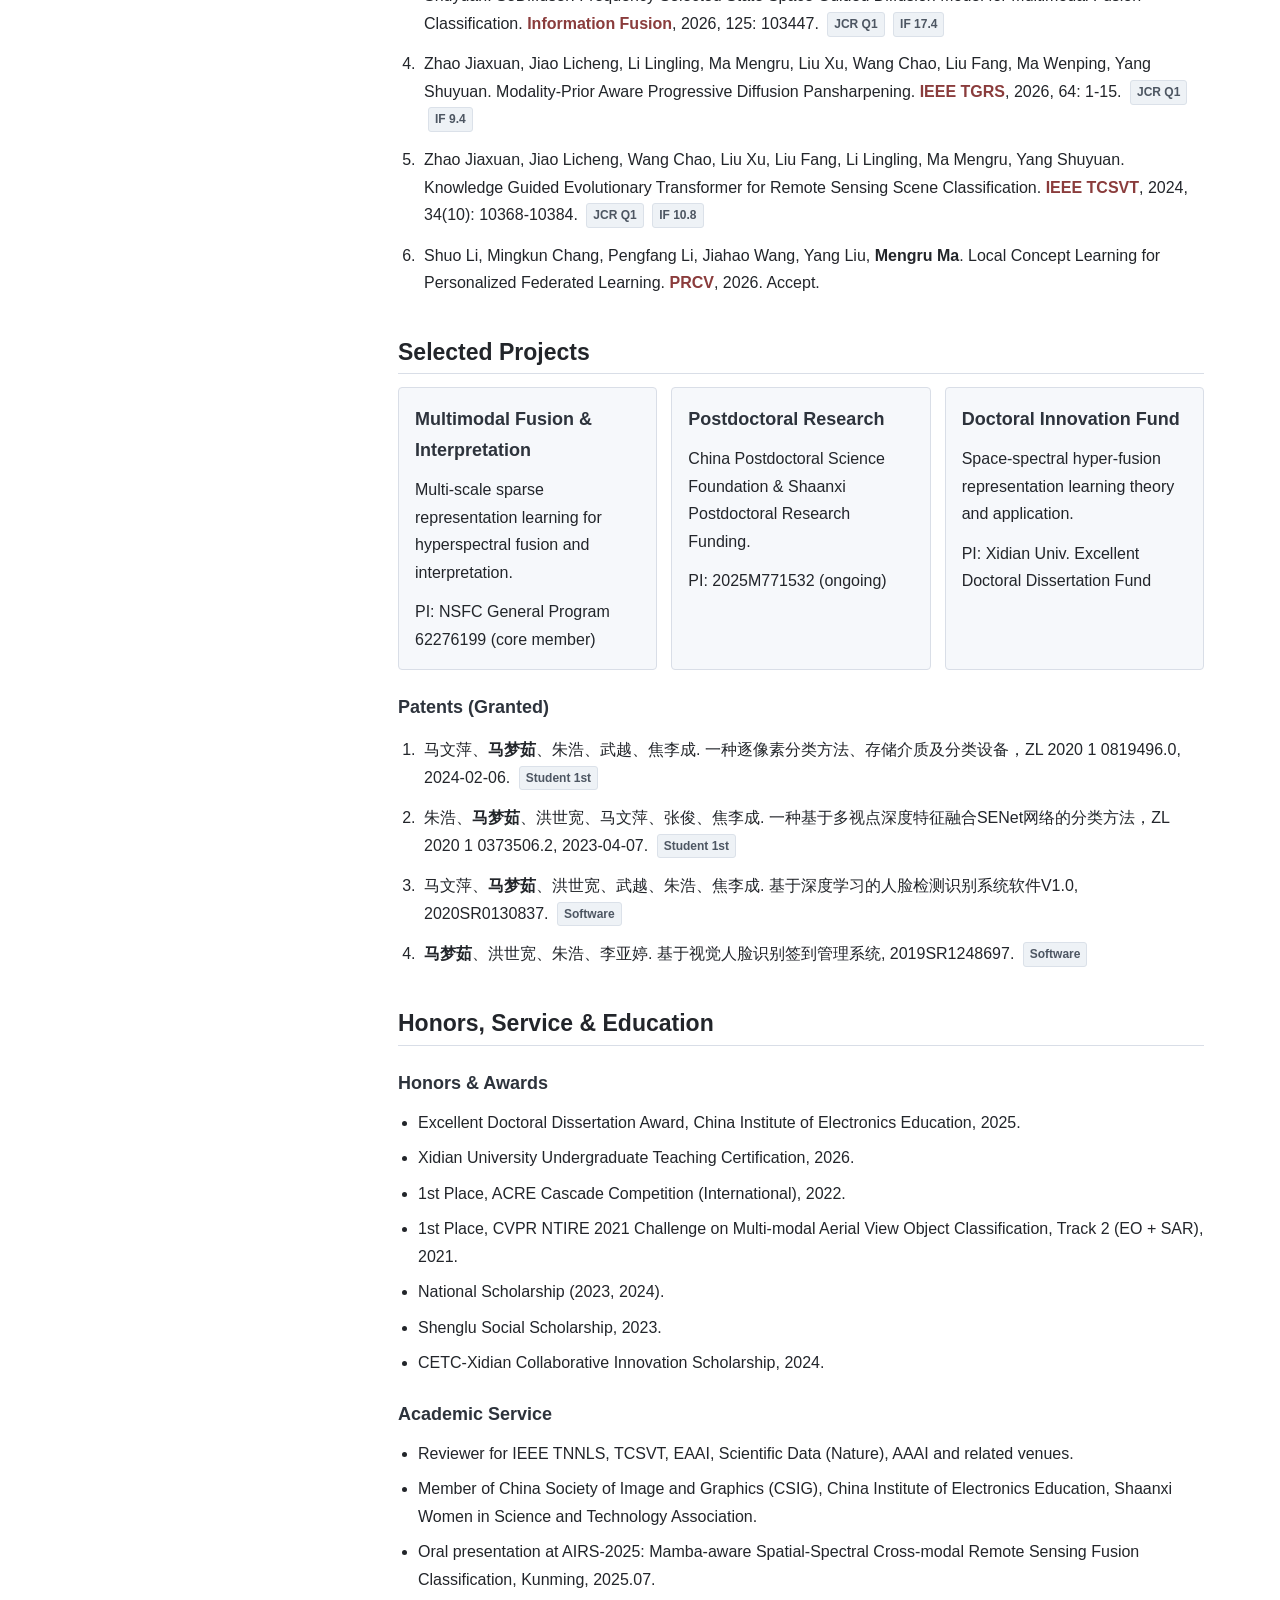
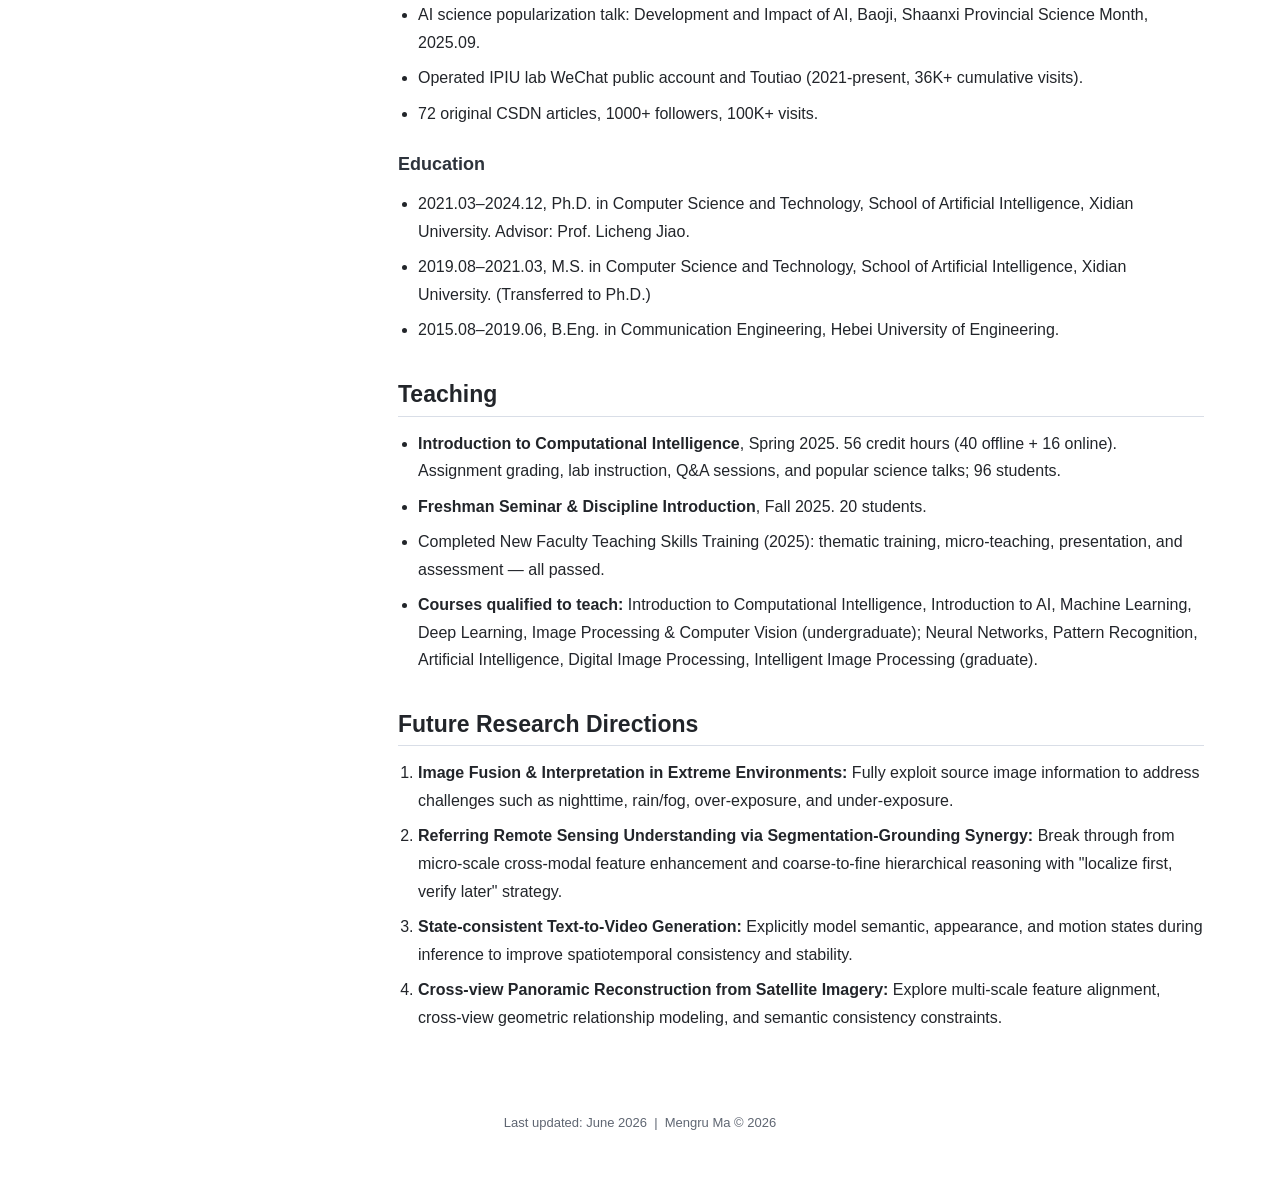
==== commit e1ec512f: "Add PID-Aware image fusion publication" ====
--- a/index.html
+++ b/index.html
@@ -604,6 +604,8 @@
           <ol class="publication-list">
             <li><strong>Ma Mengru</strong>, Liang Shuo, Ma Wenping, Li Lingling, Liu Xu, Xu Cong. DFPR: Dynamic Fine-Grained Perceptive Bidirectional Image-Text Retrieval. <span class="venue">ACM MM</span>, 2026. Accept. <span class="tag">CCF A</span></li>
 
+            <li><strong>Ma Mengru</strong>, Wang Yongzhe, Ma Wenping, Jiao Licheng, Li Lingling, Liu Xu, Liu Fang. The PID-Aware Geometric Semantic Representation Learning for Infrared-Visible Image Fusion. <span class="venue">IEEE Transactions on Geoscience and Remote Sensing</span>, 2026. Accept. <span class="tag">CAS Q1 Top</span> <span class="tag">IF 8.6</span></li>
+
             <li>Ma Mengru, Ma Wenping, Jiao Licheng, Liu Xu, Li Lingling, Feng Zhixi, Yang Shuyuan. A Multimodal Hyper-fusion Transformer for Remote Sensing Image Classification. <span class="venue">Information Fusion</span>, 2023, 96: 66-79. <span class="tag">JCR Q1</span> <span class="tag">IF 17.4</span></li>
 
             <li>Ma Mengru, Ma Wenping, Jiao Licheng, Li Lingling, Liu Xu, Liu Fang, Yang Shuyuan, Guo Yuwei. A 3D Self-Awareness Diffusion Network for Multimodal Classification. <span class="venue">IEEE TMM</span>, 2025, 27: 3462-3475. <span class="tag">JCR Q1</span> <span class="tag">IF 6.3</span></li>
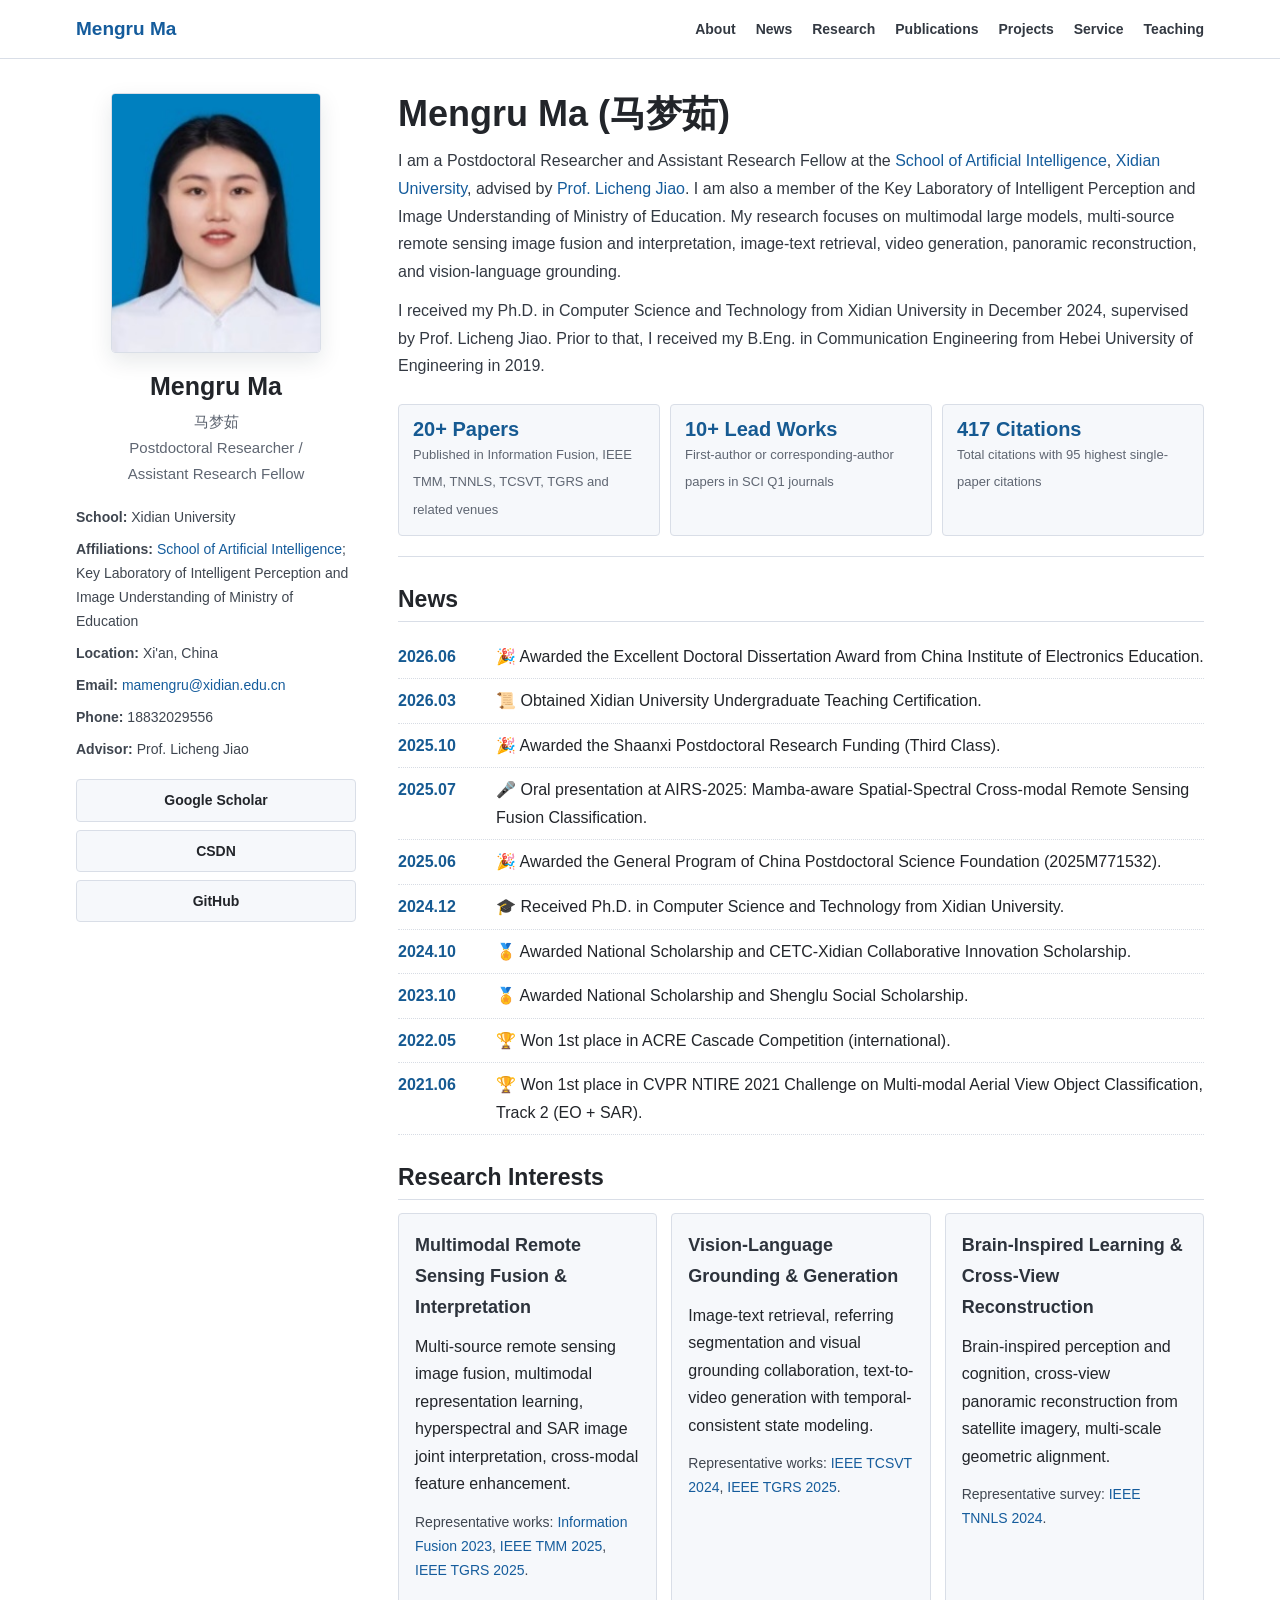
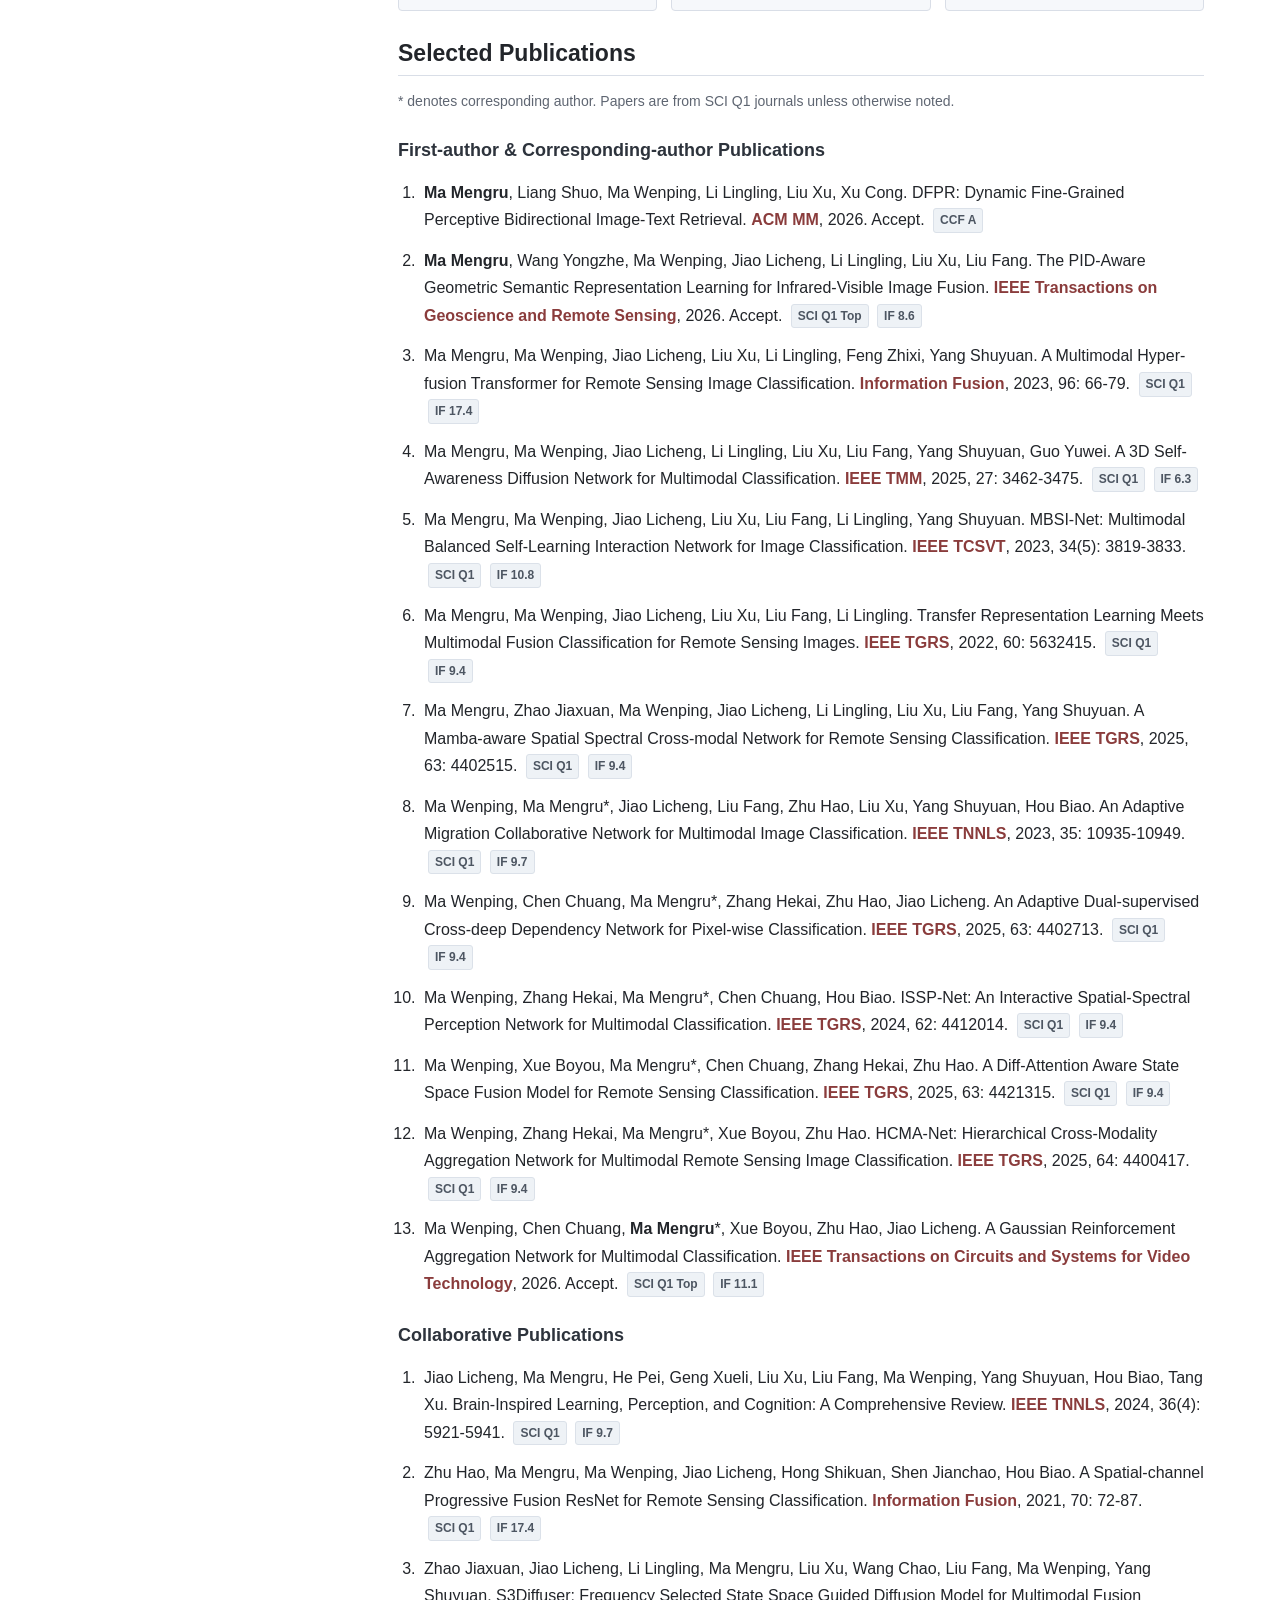
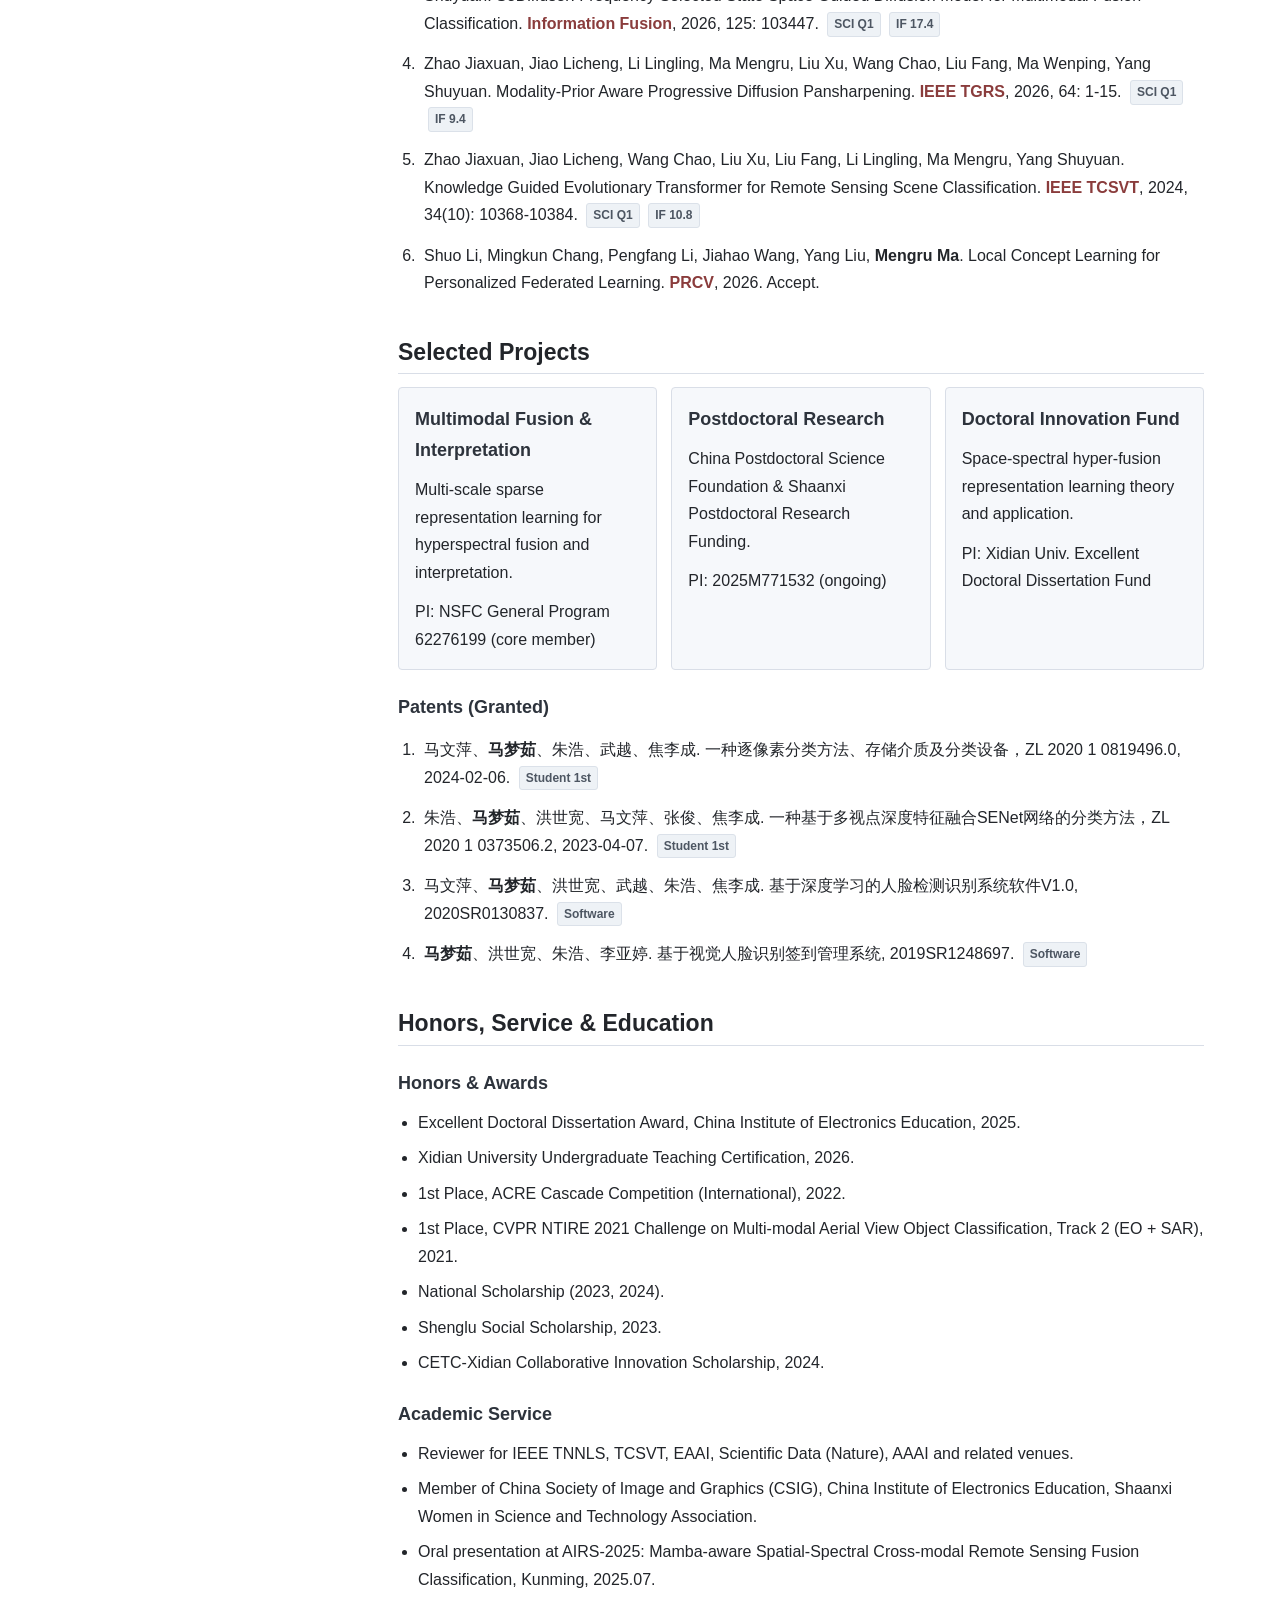
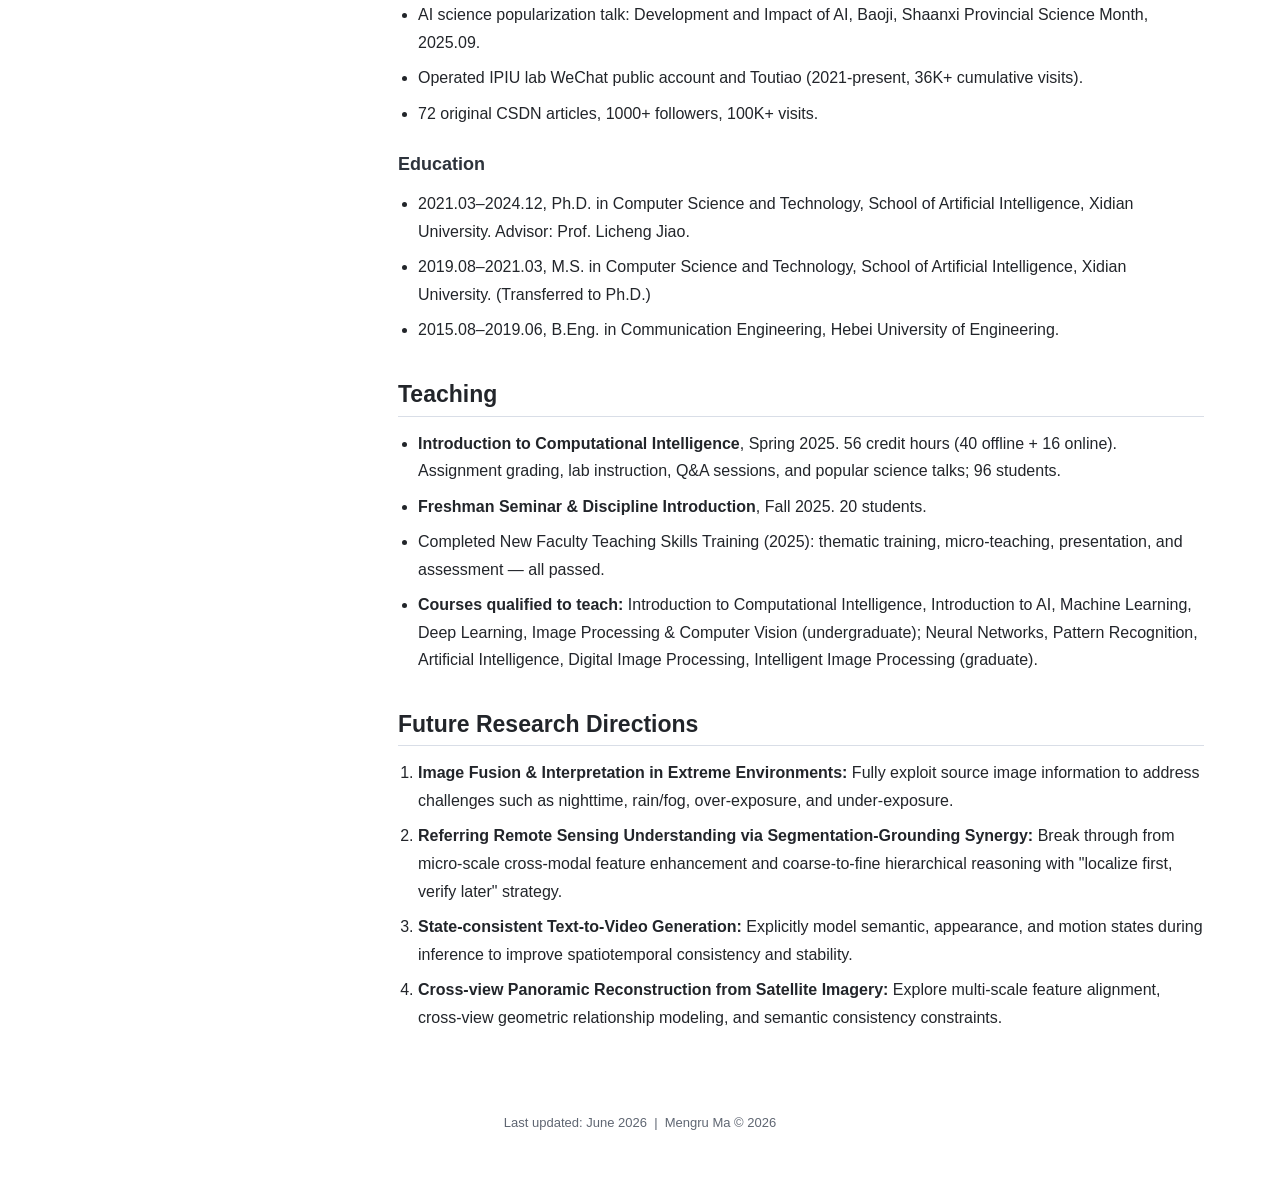
==== commit 654258a0: "Standardize publication labels to SCI" ====
--- a/index.html
+++ b/index.html
@@ -538,7 +538,7 @@
             </div>
             <div class="metric">
               <strong>10+ Lead Works</strong>
-              <span>First-author or corresponding-author papers in CAS Q1 journals</span>
+              <span>First-author or corresponding-author papers in SCI Q1 journals</span>
             </div>
             <div class="metric">
               <strong>417 Citations</strong>
@@ -598,48 +598,48 @@
         <!-- ── Selected Publications ── -->
         <section class="section" id="publications">
           <h2>Selected Publications</h2>
-          <p class="note">* denotes corresponding author. Papers are from CAS Q1 journals unless otherwise noted.</p>
+          <p class="note">* denotes corresponding author. Papers are from SCI Q1 journals unless otherwise noted.</p>
 
           <h3>First-author &amp; Corresponding-author Publications</h3>
           <ol class="publication-list">
             <li><strong>Ma Mengru</strong>, Liang Shuo, Ma Wenping, Li Lingling, Liu Xu, Xu Cong. DFPR: Dynamic Fine-Grained Perceptive Bidirectional Image-Text Retrieval. <span class="venue">ACM MM</span>, 2026. Accept. <span class="tag">CCF A</span></li>
 
-            <li><strong>Ma Mengru</strong>, Wang Yongzhe, Ma Wenping, Jiao Licheng, Li Lingling, Liu Xu, Liu Fang. The PID-Aware Geometric Semantic Representation Learning for Infrared-Visible Image Fusion. <span class="venue">IEEE Transactions on Geoscience and Remote Sensing</span>, 2026. Accept. <span class="tag">CAS Q1 Top</span> <span class="tag">IF 8.6</span></li>
-
-            <li>Ma Mengru, Ma Wenping, Jiao Licheng, Liu Xu, Li Lingling, Feng Zhixi, Yang Shuyuan. A Multimodal Hyper-fusion Transformer for Remote Sensing Image Classification. <span class="venue">Information Fusion</span>, 2023, 96: 66-79. <span class="tag">JCR Q1</span> <span class="tag">IF 17.4</span></li>
-
-            <li>Ma Mengru, Ma Wenping, Jiao Licheng, Li Lingling, Liu Xu, Liu Fang, Yang Shuyuan, Guo Yuwei. A 3D Self-Awareness Diffusion Network for Multimodal Classification. <span class="venue">IEEE TMM</span>, 2025, 27: 3462-3475. <span class="tag">JCR Q1</span> <span class="tag">IF 6.3</span></li>
-
-            <li>Ma Mengru, Ma Wenping, Jiao Licheng, Liu Xu, Liu Fang, Li Lingling, Yang Shuyuan. MBSI-Net: Multimodal Balanced Self-Learning Interaction Network for Image Classification. <span class="venue">IEEE TCSVT</span>, 2023, 34(5): 3819-3833. <span class="tag">JCR Q1</span> <span class="tag">IF 10.8</span></li>
-
-            <li>Ma Mengru, Ma Wenping, Jiao Licheng, Liu Xu, Liu Fang, Li Lingling. Transfer Representation Learning Meets Multimodal Fusion Classification for Remote Sensing Images. <span class="venue">IEEE TGRS</span>, 2022, 60: 5632415. <span class="tag">JCR Q1</span> <span class="tag">IF 9.4</span></li>
-
-            <li>Ma Mengru, Zhao Jiaxuan, Ma Wenping, Jiao Licheng, Li Lingling, Liu Xu, Liu Fang, Yang Shuyuan. A Mamba-aware Spatial Spectral Cross-modal Network for Remote Sensing Classification. <span class="venue">IEEE TGRS</span>, 2025, 63: 4402515. <span class="tag">JCR Q1</span> <span class="tag">IF 9.4</span></li>
-
-            <li>Ma Wenping, Ma Mengru*, Jiao Licheng, Liu Fang, Zhu Hao, Liu Xu, Yang Shuyuan, Hou Biao. An Adaptive Migration Collaborative Network for Multimodal Image Classification. <span class="venue">IEEE TNNLS</span>, 2023, 35: 10935-10949. <span class="tag">JCR Q1</span> <span class="tag">IF 9.7</span></li>
-
-            <li>Ma Wenping, Chen Chuang, Ma Mengru*, Zhang Hekai, Zhu Hao, Jiao Licheng. An Adaptive Dual-supervised Cross-deep Dependency Network for Pixel-wise Classification. <span class="venue">IEEE TGRS</span>, 2025, 63: 4402713. <span class="tag">JCR Q1</span> <span class="tag">IF 9.4</span></li>
-
-            <li>Ma Wenping, Zhang Hekai, Ma Mengru*, Chen Chuang, Hou Biao. ISSP-Net: An Interactive Spatial-Spectral Perception Network for Multimodal Classification. <span class="venue">IEEE TGRS</span>, 2024, 62: 4412014. <span class="tag">JCR Q1</span> <span class="tag">IF 9.4</span></li>
-
-            <li>Ma Wenping, Xue Boyou, Ma Mengru*, Chen Chuang, Zhang Hekai, Zhu Hao. A Diff-Attention Aware State Space Fusion Model for Remote Sensing Classification. <span class="venue">IEEE TGRS</span>, 2025, 63: 4421315. <span class="tag">JCR Q1</span> <span class="tag">IF 9.4</span></li>
-
-            <li>Ma Wenping, Zhang Hekai, Ma Mengru*, Xue Boyou, Zhu Hao. HCMA-Net: Hierarchical Cross-Modality Aggregation Network for Multimodal Remote Sensing Image Classification. <span class="venue">IEEE TGRS</span>, 2025, 64: 4400417. <span class="tag">JCR Q1</span> <span class="tag">IF 9.4</span></li>
-
-            <li>Ma Wenping, Chen Chuang, <strong>Ma Mengru</strong>*, Xue Boyou, Zhu Hao, Jiao Licheng. A Gaussian Reinforcement Aggregation Network for Multimodal Classification. <span class="venue">IEEE Transactions on Circuits and Systems for Video Technology</span>, 2026. Accept. <span class="tag">CAS Q1 Top</span> <span class="tag">IF 11.1</span></li>
+            <li><strong>Ma Mengru</strong>, Wang Yongzhe, Ma Wenping, Jiao Licheng, Li Lingling, Liu Xu, Liu Fang. The PID-Aware Geometric Semantic Representation Learning for Infrared-Visible Image Fusion. <span class="venue">IEEE Transactions on Geoscience and Remote Sensing</span>, 2026. Accept. <span class="tag">SCI Q1 Top</span> <span class="tag">IF 8.6</span></li>
+
+            <li>Ma Mengru, Ma Wenping, Jiao Licheng, Liu Xu, Li Lingling, Feng Zhixi, Yang Shuyuan. A Multimodal Hyper-fusion Transformer for Remote Sensing Image Classification. <span class="venue">Information Fusion</span>, 2023, 96: 66-79. <span class="tag">SCI Q1</span> <span class="tag">IF 17.4</span></li>
+
+            <li>Ma Mengru, Ma Wenping, Jiao Licheng, Li Lingling, Liu Xu, Liu Fang, Yang Shuyuan, Guo Yuwei. A 3D Self-Awareness Diffusion Network for Multimodal Classification. <span class="venue">IEEE TMM</span>, 2025, 27: 3462-3475. <span class="tag">SCI Q1</span> <span class="tag">IF 6.3</span></li>
+
+            <li>Ma Mengru, Ma Wenping, Jiao Licheng, Liu Xu, Liu Fang, Li Lingling, Yang Shuyuan. MBSI-Net: Multimodal Balanced Self-Learning Interaction Network for Image Classification. <span class="venue">IEEE TCSVT</span>, 2023, 34(5): 3819-3833. <span class="tag">SCI Q1</span> <span class="tag">IF 10.8</span></li>
+
+            <li>Ma Mengru, Ma Wenping, Jiao Licheng, Liu Xu, Liu Fang, Li Lingling. Transfer Representation Learning Meets Multimodal Fusion Classification for Remote Sensing Images. <span class="venue">IEEE TGRS</span>, 2022, 60: 5632415. <span class="tag">SCI Q1</span> <span class="tag">IF 9.4</span></li>
+
+            <li>Ma Mengru, Zhao Jiaxuan, Ma Wenping, Jiao Licheng, Li Lingling, Liu Xu, Liu Fang, Yang Shuyuan. A Mamba-aware Spatial Spectral Cross-modal Network for Remote Sensing Classification. <span class="venue">IEEE TGRS</span>, 2025, 63: 4402515. <span class="tag">SCI Q1</span> <span class="tag">IF 9.4</span></li>
+
+            <li>Ma Wenping, Ma Mengru*, Jiao Licheng, Liu Fang, Zhu Hao, Liu Xu, Yang Shuyuan, Hou Biao. An Adaptive Migration Collaborative Network for Multimodal Image Classification. <span class="venue">IEEE TNNLS</span>, 2023, 35: 10935-10949. <span class="tag">SCI Q1</span> <span class="tag">IF 9.7</span></li>
+
+            <li>Ma Wenping, Chen Chuang, Ma Mengru*, Zhang Hekai, Zhu Hao, Jiao Licheng. An Adaptive Dual-supervised Cross-deep Dependency Network for Pixel-wise Classification. <span class="venue">IEEE TGRS</span>, 2025, 63: 4402713. <span class="tag">SCI Q1</span> <span class="tag">IF 9.4</span></li>
+
+            <li>Ma Wenping, Zhang Hekai, Ma Mengru*, Chen Chuang, Hou Biao. ISSP-Net: An Interactive Spatial-Spectral Perception Network for Multimodal Classification. <span class="venue">IEEE TGRS</span>, 2024, 62: 4412014. <span class="tag">SCI Q1</span> <span class="tag">IF 9.4</span></li>
+
+            <li>Ma Wenping, Xue Boyou, Ma Mengru*, Chen Chuang, Zhang Hekai, Zhu Hao. A Diff-Attention Aware State Space Fusion Model for Remote Sensing Classification. <span class="venue">IEEE TGRS</span>, 2025, 63: 4421315. <span class="tag">SCI Q1</span> <span class="tag">IF 9.4</span></li>
+
+            <li>Ma Wenping, Zhang Hekai, Ma Mengru*, Xue Boyou, Zhu Hao. HCMA-Net: Hierarchical Cross-Modality Aggregation Network for Multimodal Remote Sensing Image Classification. <span class="venue">IEEE TGRS</span>, 2025, 64: 4400417. <span class="tag">SCI Q1</span> <span class="tag">IF 9.4</span></li>
+
+            <li>Ma Wenping, Chen Chuang, <strong>Ma Mengru</strong>*, Xue Boyou, Zhu Hao, Jiao Licheng. A Gaussian Reinforcement Aggregation Network for Multimodal Classification. <span class="venue">IEEE Transactions on Circuits and Systems for Video Technology</span>, 2026. Accept. <span class="tag">SCI Q1 Top</span> <span class="tag">IF 11.1</span></li>
           </ol>
 
           <h3>Collaborative Publications</h3>
           <ol class="publication-list">
-            <li>Jiao Licheng, Ma Mengru, He Pei, Geng Xueli, Liu Xu, Liu Fang, Ma Wenping, Yang Shuyuan, Hou Biao, Tang Xu. Brain-Inspired Learning, Perception, and Cognition: A Comprehensive Review. <span class="venue">IEEE TNNLS</span>, 2024, 36(4): 5921-5941. <span class="tag">JCR Q1</span> <span class="tag">IF 9.7</span></li>
-
-            <li>Zhu Hao, Ma Mengru, Ma Wenping, Jiao Licheng, Hong Shikuan, Shen Jianchao, Hou Biao. A Spatial-channel Progressive Fusion ResNet for Remote Sensing Classification. <span class="venue">Information Fusion</span>, 2021, 70: 72-87. <span class="tag">JCR Q1</span> <span class="tag">IF 17.4</span></li>
-
-            <li>Zhao Jiaxuan, Jiao Licheng, Li Lingling, Ma Mengru, Liu Xu, Wang Chao, Liu Fang, Ma Wenping, Yang Shuyuan. S3Diffuser: Frequency Selected State Space Guided Diffusion Model for Multimodal Fusion Classification. <span class="venue">Information Fusion</span>, 2026, 125: 103447. <span class="tag">JCR Q1</span> <span class="tag">IF 17.4</span></li>
-
-            <li>Zhao Jiaxuan, Jiao Licheng, Li Lingling, Ma Mengru, Liu Xu, Wang Chao, Liu Fang, Ma Wenping, Yang Shuyuan. Modality-Prior Aware Progressive Diffusion Pansharpening. <span class="venue">IEEE TGRS</span>, 2026, 64: 1-15. <span class="tag">JCR Q1</span> <span class="tag">IF 9.4</span></li>
-
-            <li>Zhao Jiaxuan, Jiao Licheng, Wang Chao, Liu Xu, Liu Fang, Li Lingling, Ma Mengru, Yang Shuyuan. Knowledge Guided Evolutionary Transformer for Remote Sensing Scene Classification. <span class="venue">IEEE TCSVT</span>, 2024, 34(10): 10368-10384. <span class="tag">JCR Q1</span> <span class="tag">IF 10.8</span></li>
+            <li>Jiao Licheng, Ma Mengru, He Pei, Geng Xueli, Liu Xu, Liu Fang, Ma Wenping, Yang Shuyuan, Hou Biao, Tang Xu. Brain-Inspired Learning, Perception, and Cognition: A Comprehensive Review. <span class="venue">IEEE TNNLS</span>, 2024, 36(4): 5921-5941. <span class="tag">SCI Q1</span> <span class="tag">IF 9.7</span></li>
+
+            <li>Zhu Hao, Ma Mengru, Ma Wenping, Jiao Licheng, Hong Shikuan, Shen Jianchao, Hou Biao. A Spatial-channel Progressive Fusion ResNet for Remote Sensing Classification. <span class="venue">Information Fusion</span>, 2021, 70: 72-87. <span class="tag">SCI Q1</span> <span class="tag">IF 17.4</span></li>
+
+            <li>Zhao Jiaxuan, Jiao Licheng, Li Lingling, Ma Mengru, Liu Xu, Wang Chao, Liu Fang, Ma Wenping, Yang Shuyuan. S3Diffuser: Frequency Selected State Space Guided Diffusion Model for Multimodal Fusion Classification. <span class="venue">Information Fusion</span>, 2026, 125: 103447. <span class="tag">SCI Q1</span> <span class="tag">IF 17.4</span></li>
+
+            <li>Zhao Jiaxuan, Jiao Licheng, Li Lingling, Ma Mengru, Liu Xu, Wang Chao, Liu Fang, Ma Wenping, Yang Shuyuan. Modality-Prior Aware Progressive Diffusion Pansharpening. <span class="venue">IEEE TGRS</span>, 2026, 64: 1-15. <span class="tag">SCI Q1</span> <span class="tag">IF 9.4</span></li>
+
+            <li>Zhao Jiaxuan, Jiao Licheng, Wang Chao, Liu Xu, Liu Fang, Li Lingling, Ma Mengru, Yang Shuyuan. Knowledge Guided Evolutionary Transformer for Remote Sensing Scene Classification. <span class="venue">IEEE TCSVT</span>, 2024, 34(10): 10368-10384. <span class="tag">SCI Q1</span> <span class="tag">IF 10.8</span></li>
 
             <li>Shuo Li, Mingkun Chang, Pengfang Li, Jiahao Wang, Yang Liu, <strong>Mengru Ma</strong>. Local Concept Learning for Personalized Federated Learning. <span class="venue">PRCV</span>, 2026. Accept.</li>
           </ol>
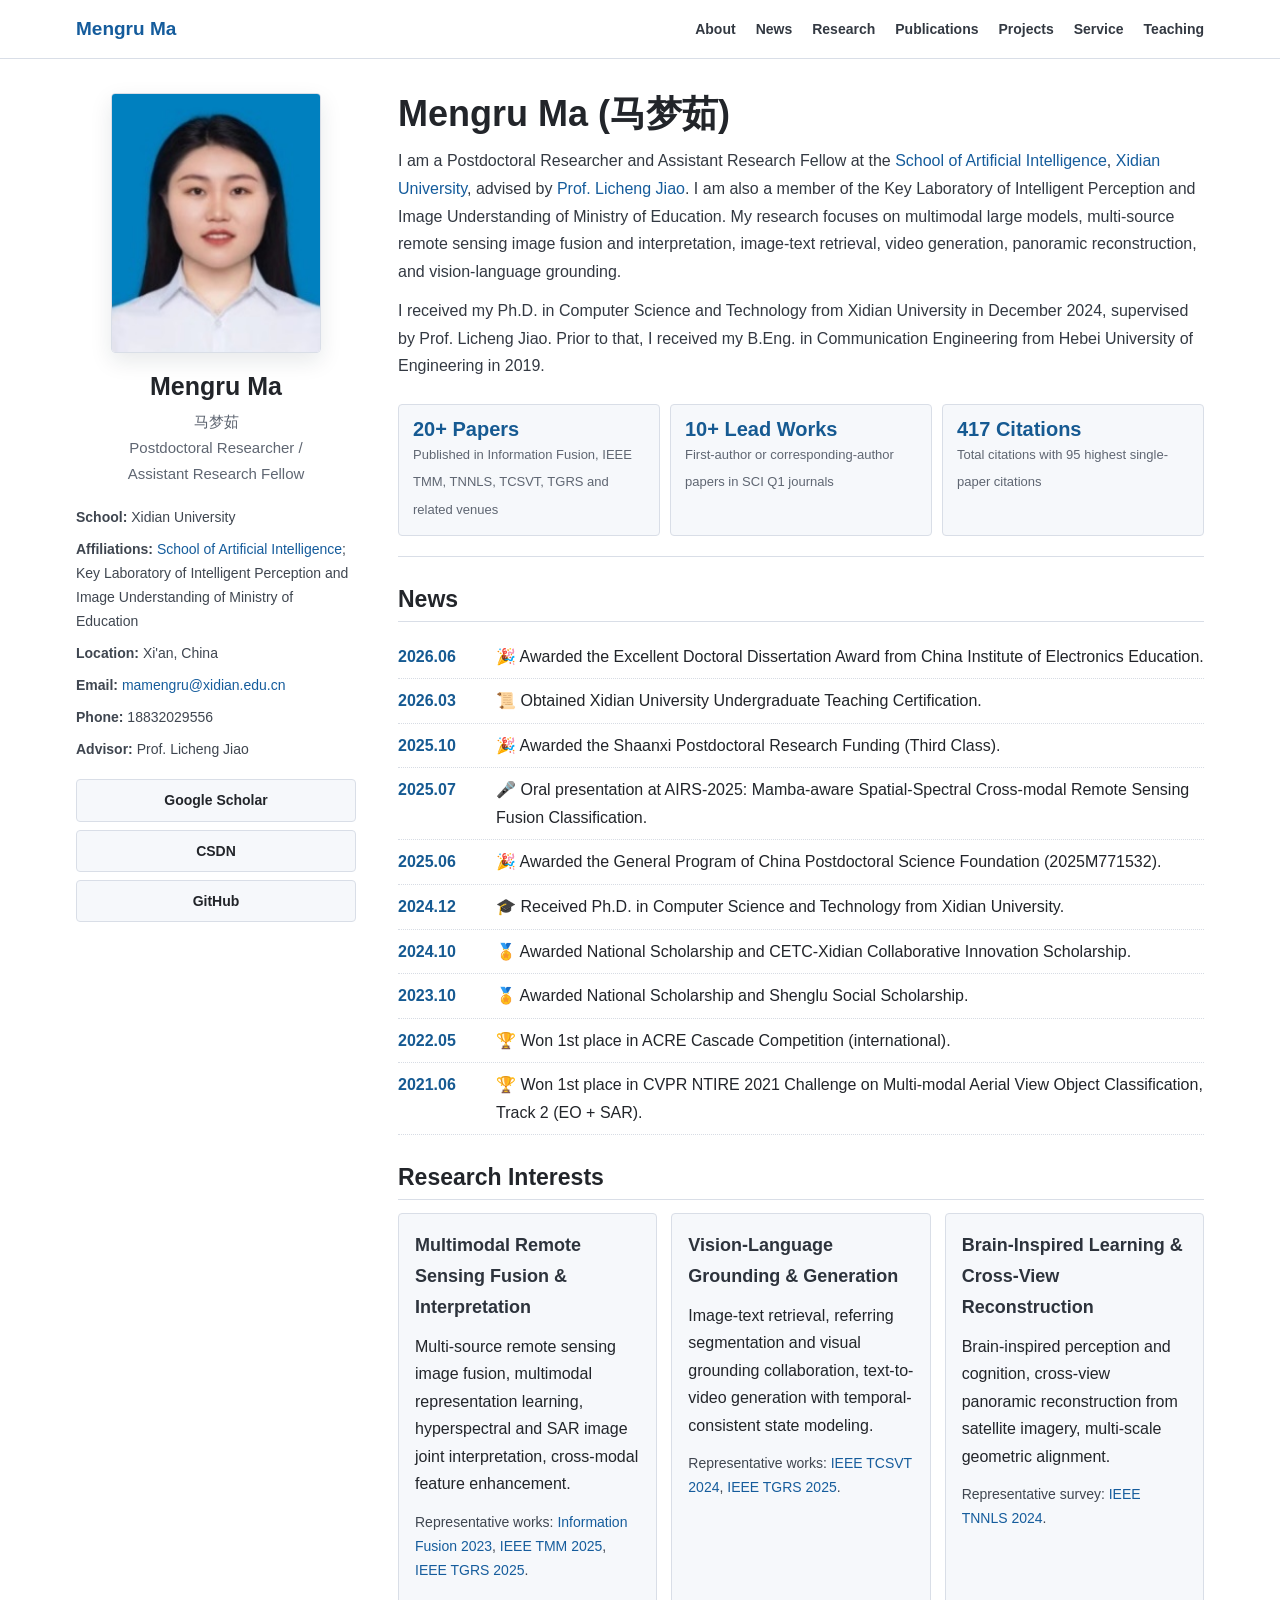
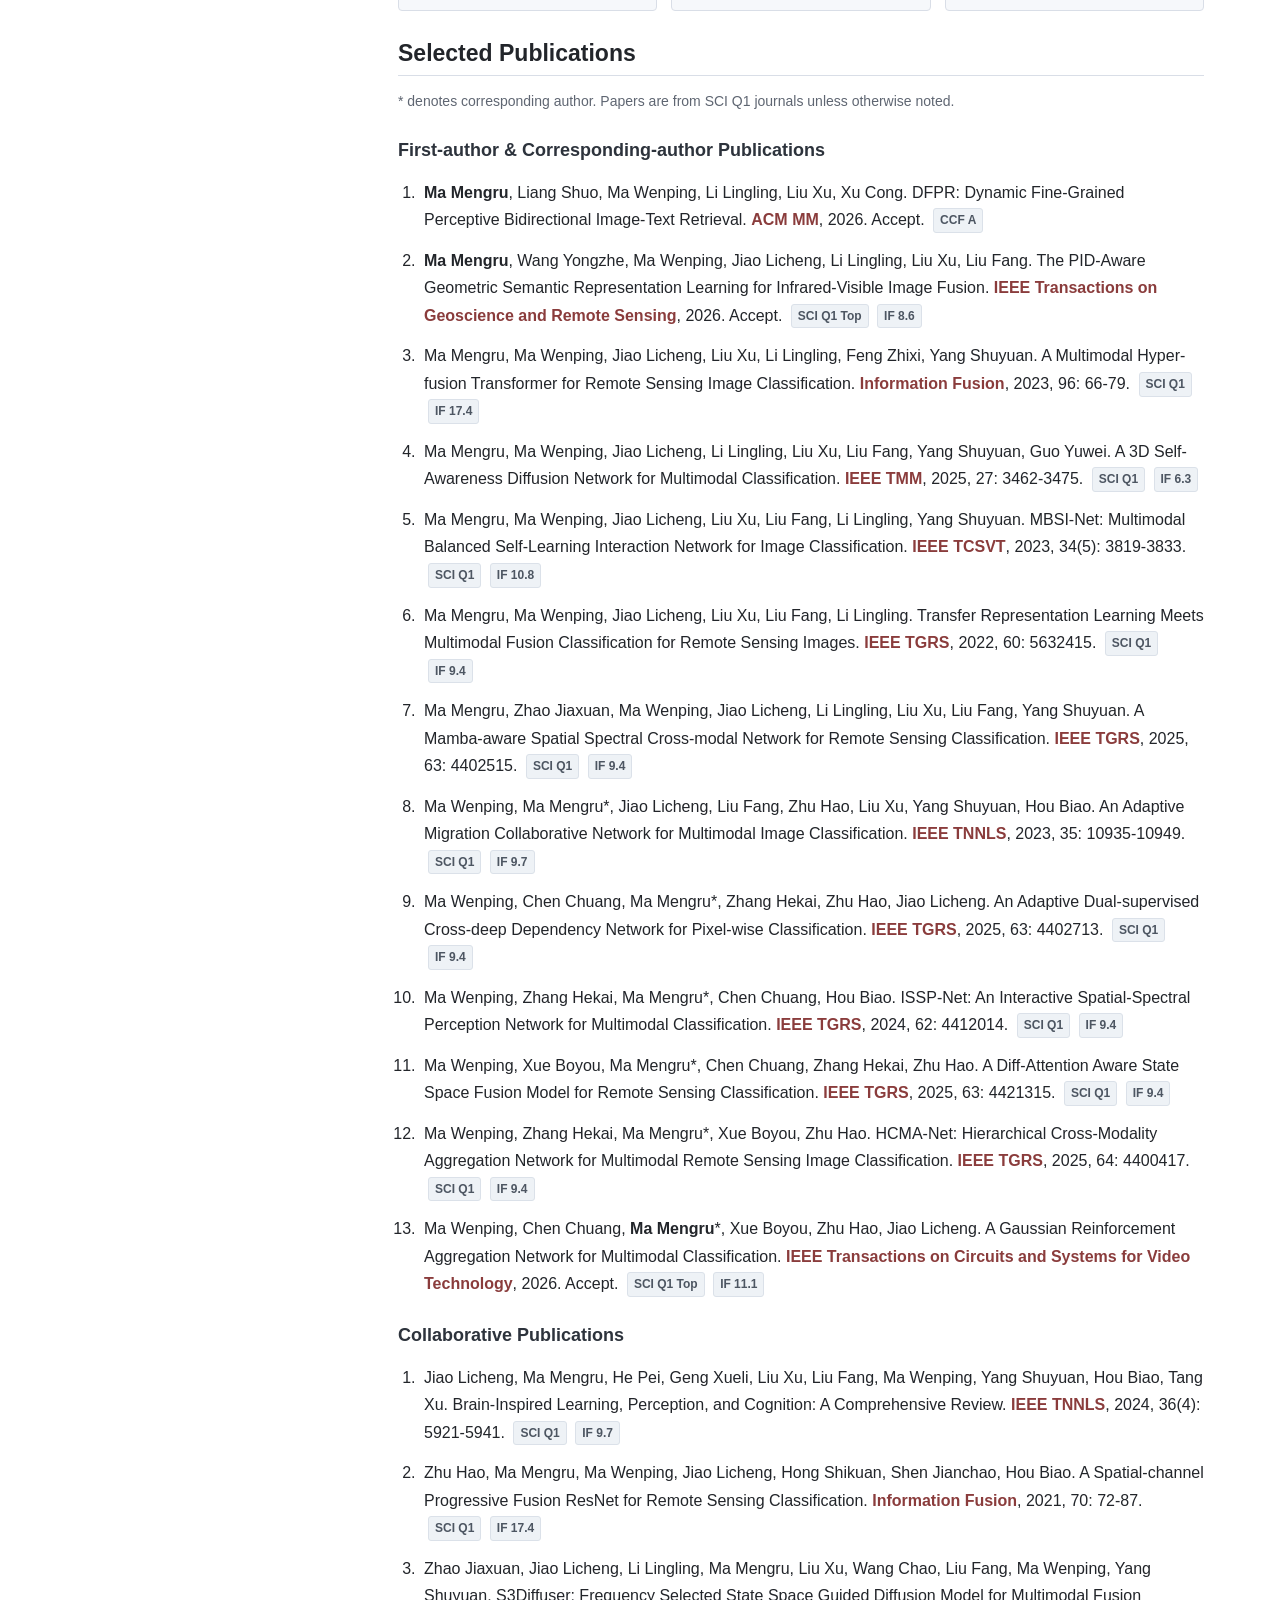
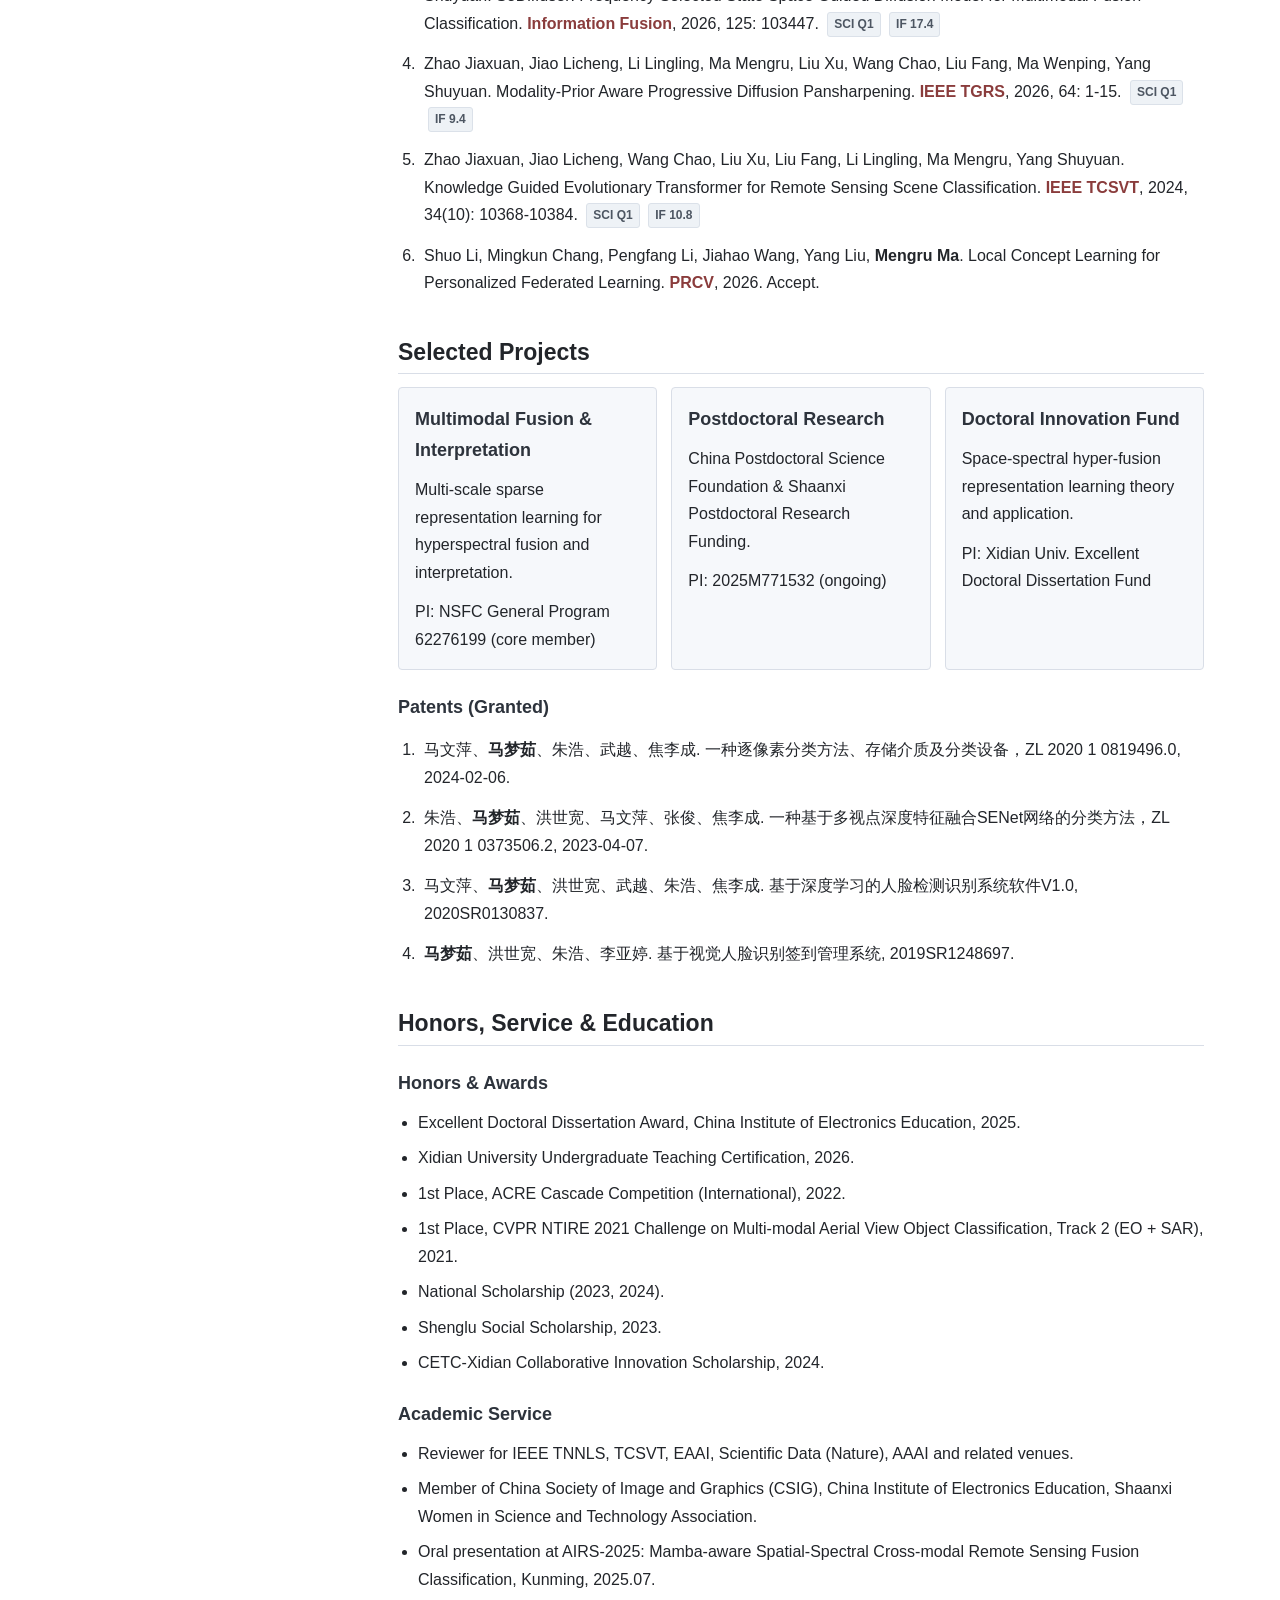
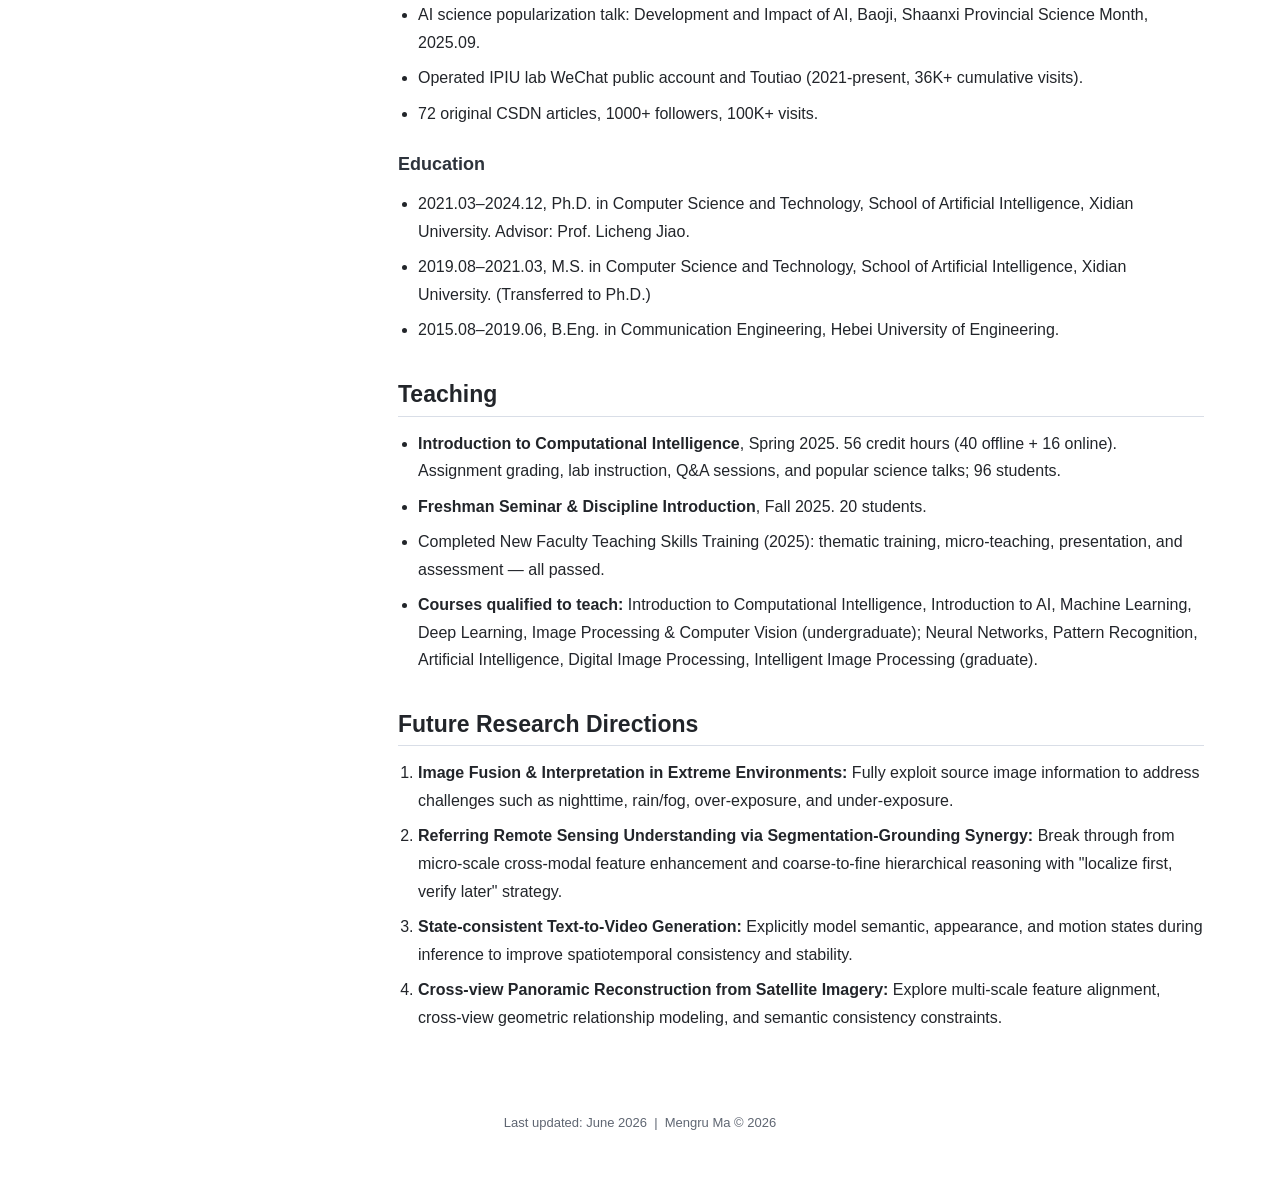
==== commit 6ae1f768: "Remove patent status tags" ====
--- a/index.html
+++ b/index.html
@@ -674,10 +674,10 @@
 
           <h3>Patents (Granted)</h3>
           <ol class="publication-list">
-            <li>马文萍、<strong>马梦茹</strong>、朱浩、武越、焦李成. 一种逐像素分类方法、存储介质及分类设备，ZL 2020 1 0819496.0, 2024-02-06. <span class="tag">Student 1st</span></li>
-            <li>朱浩、<strong>马梦茹</strong>、洪世宽、马文萍、张俊、焦李成. 一种基于多视点深度特征融合SENet网络的分类方法，ZL 2020 1 0373506.2, 2023-04-07. <span class="tag">Student 1st</span></li>
-            <li>马文萍、<strong>马梦茹</strong>、洪世宽、武越、朱浩、焦李成. 基于深度学习的人脸检测识别系统软件V1.0, 2020SR0130837. <span class="tag">Software</span></li>
-            <li><strong>马梦茹</strong>、洪世宽、朱浩、李亚婷. 基于视觉人脸识别签到管理系统, 2019SR1248697. <span class="tag">Software</span></li>
+            <li>马文萍、<strong>马梦茹</strong>、朱浩、武越、焦李成. 一种逐像素分类方法、存储介质及分类设备，ZL 2020 1 0819496.0, 2024-02-06.</li>
+            <li>朱浩、<strong>马梦茹</strong>、洪世宽、马文萍、张俊、焦李成. 一种基于多视点深度特征融合SENet网络的分类方法，ZL 2020 1 0373506.2, 2023-04-07.</li>
+            <li>马文萍、<strong>马梦茹</strong>、洪世宽、武越、朱浩、焦李成. 基于深度学习的人脸检测识别系统软件V1.0, 2020SR0130837.</li>
+            <li><strong>马梦茹</strong>、洪世宽、朱浩、李亚婷. 基于视觉人脸识别签到管理系统, 2019SR1248697.</li>
           </ol>
         </section>
 
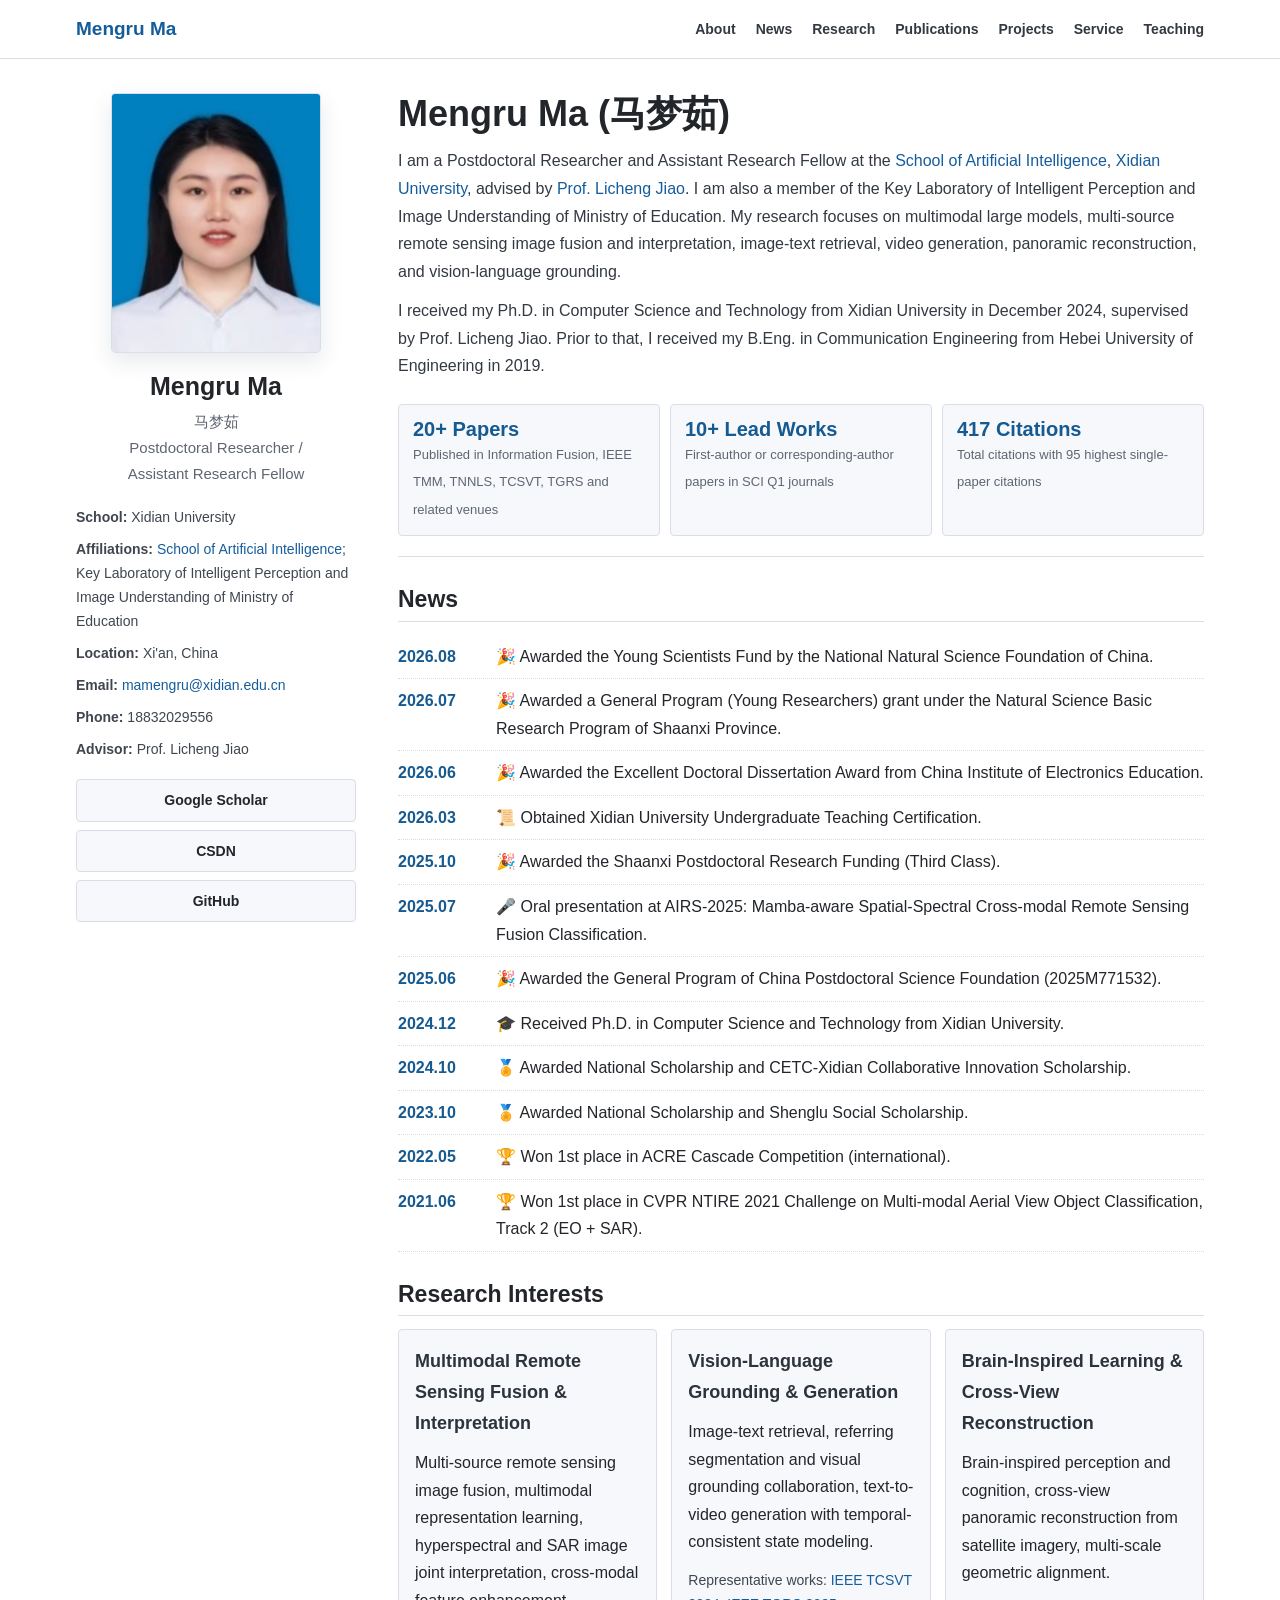
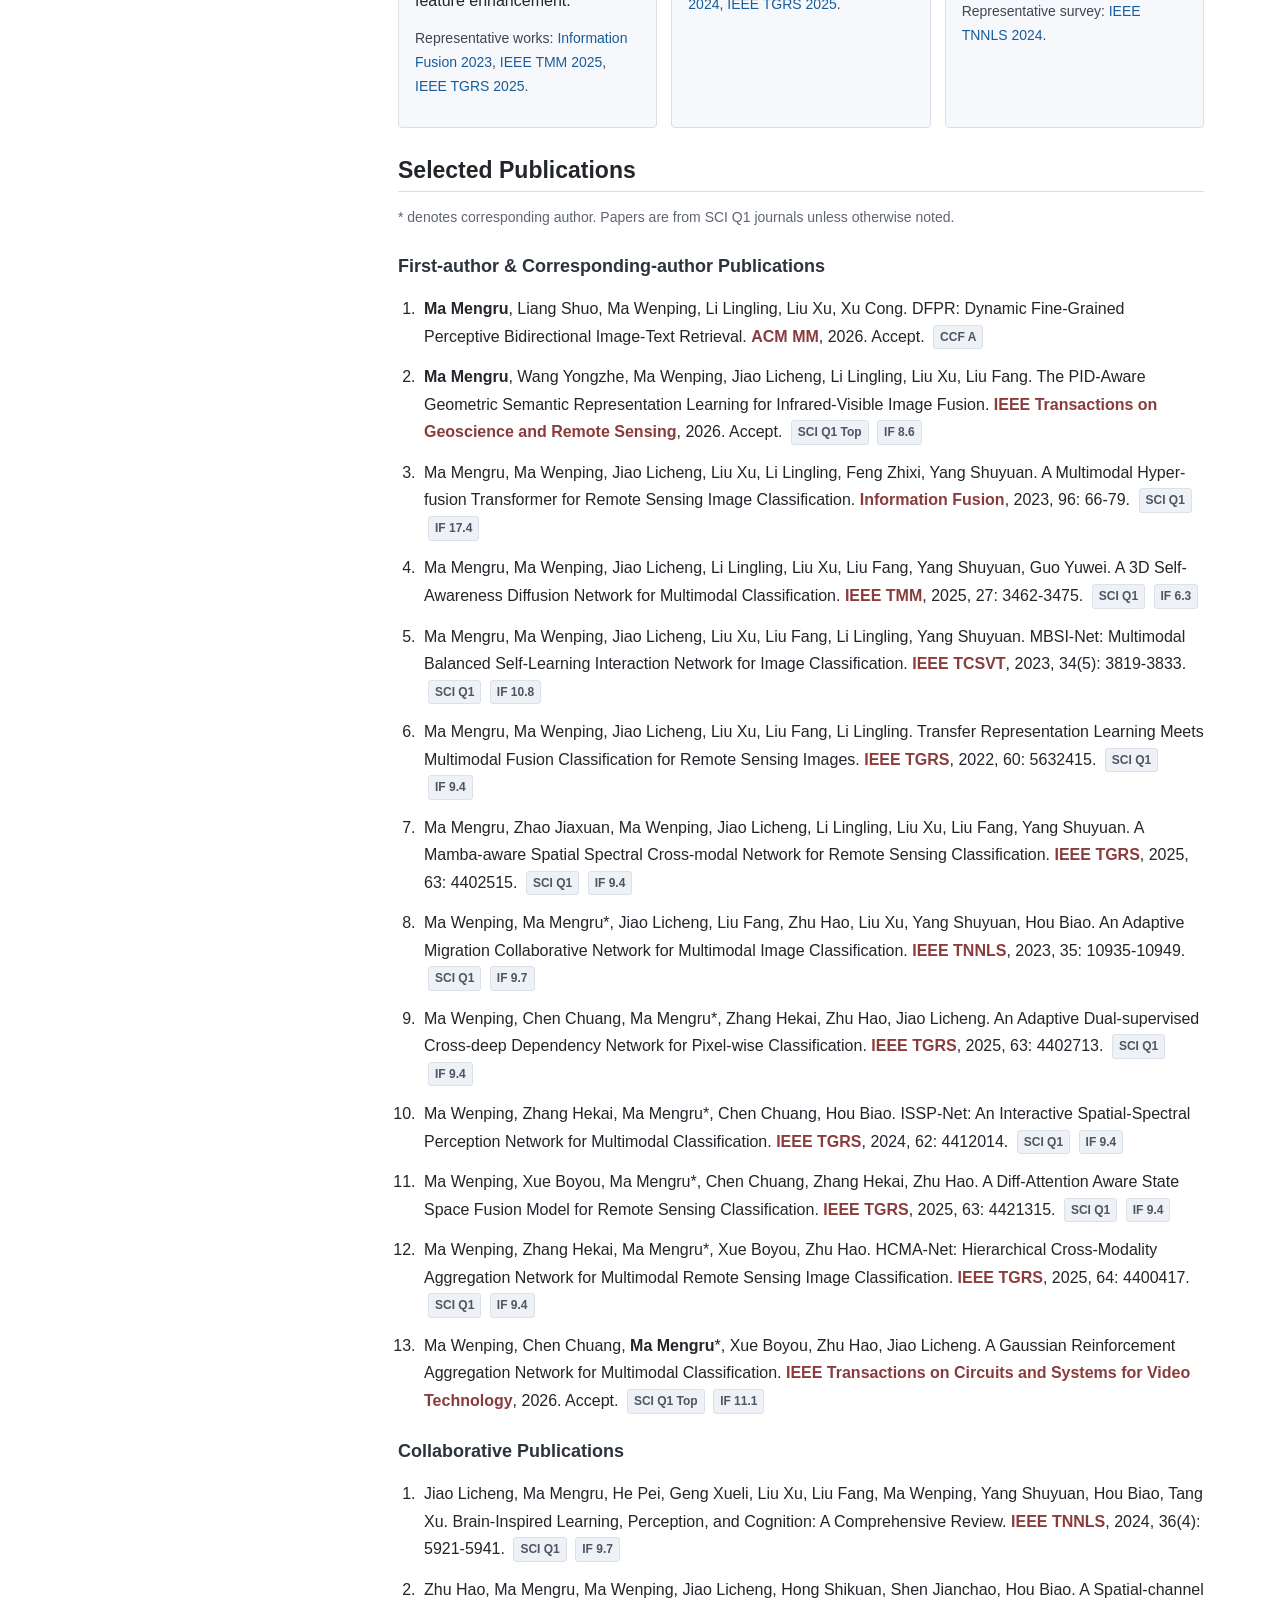
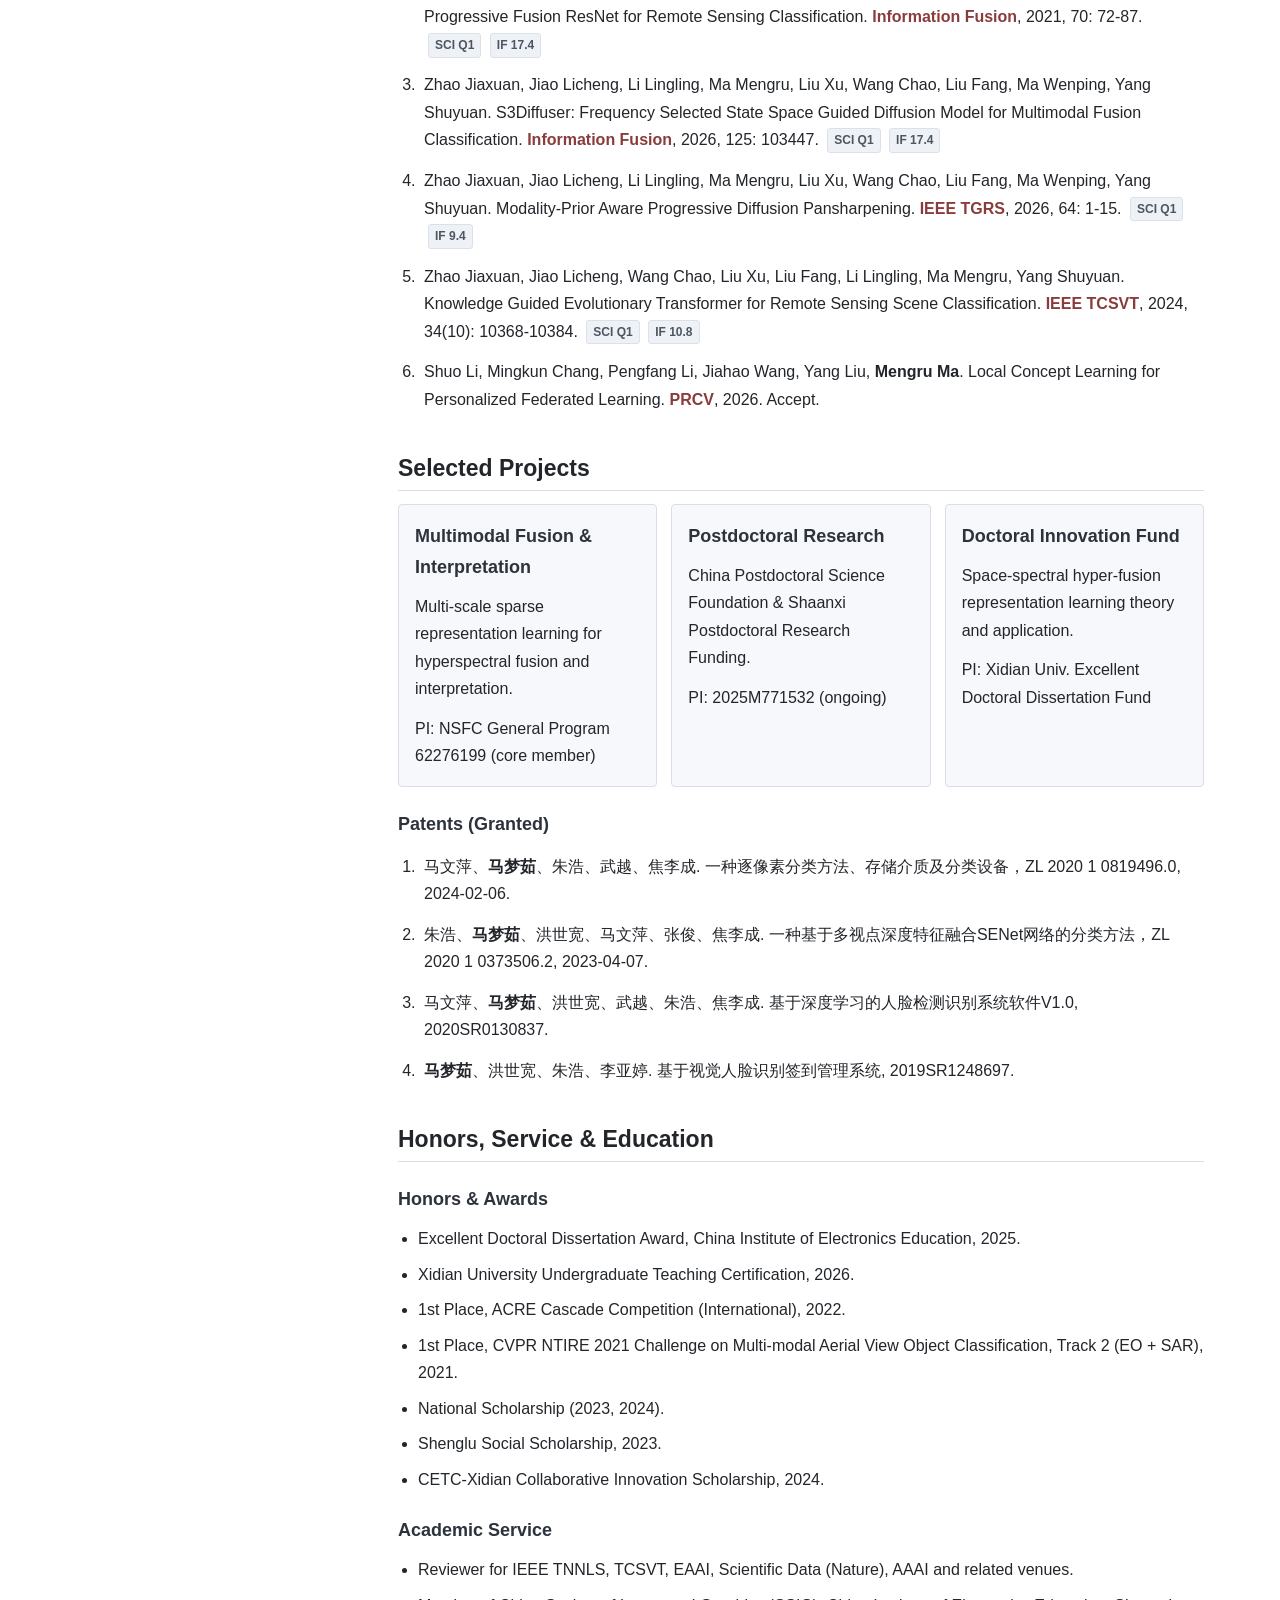
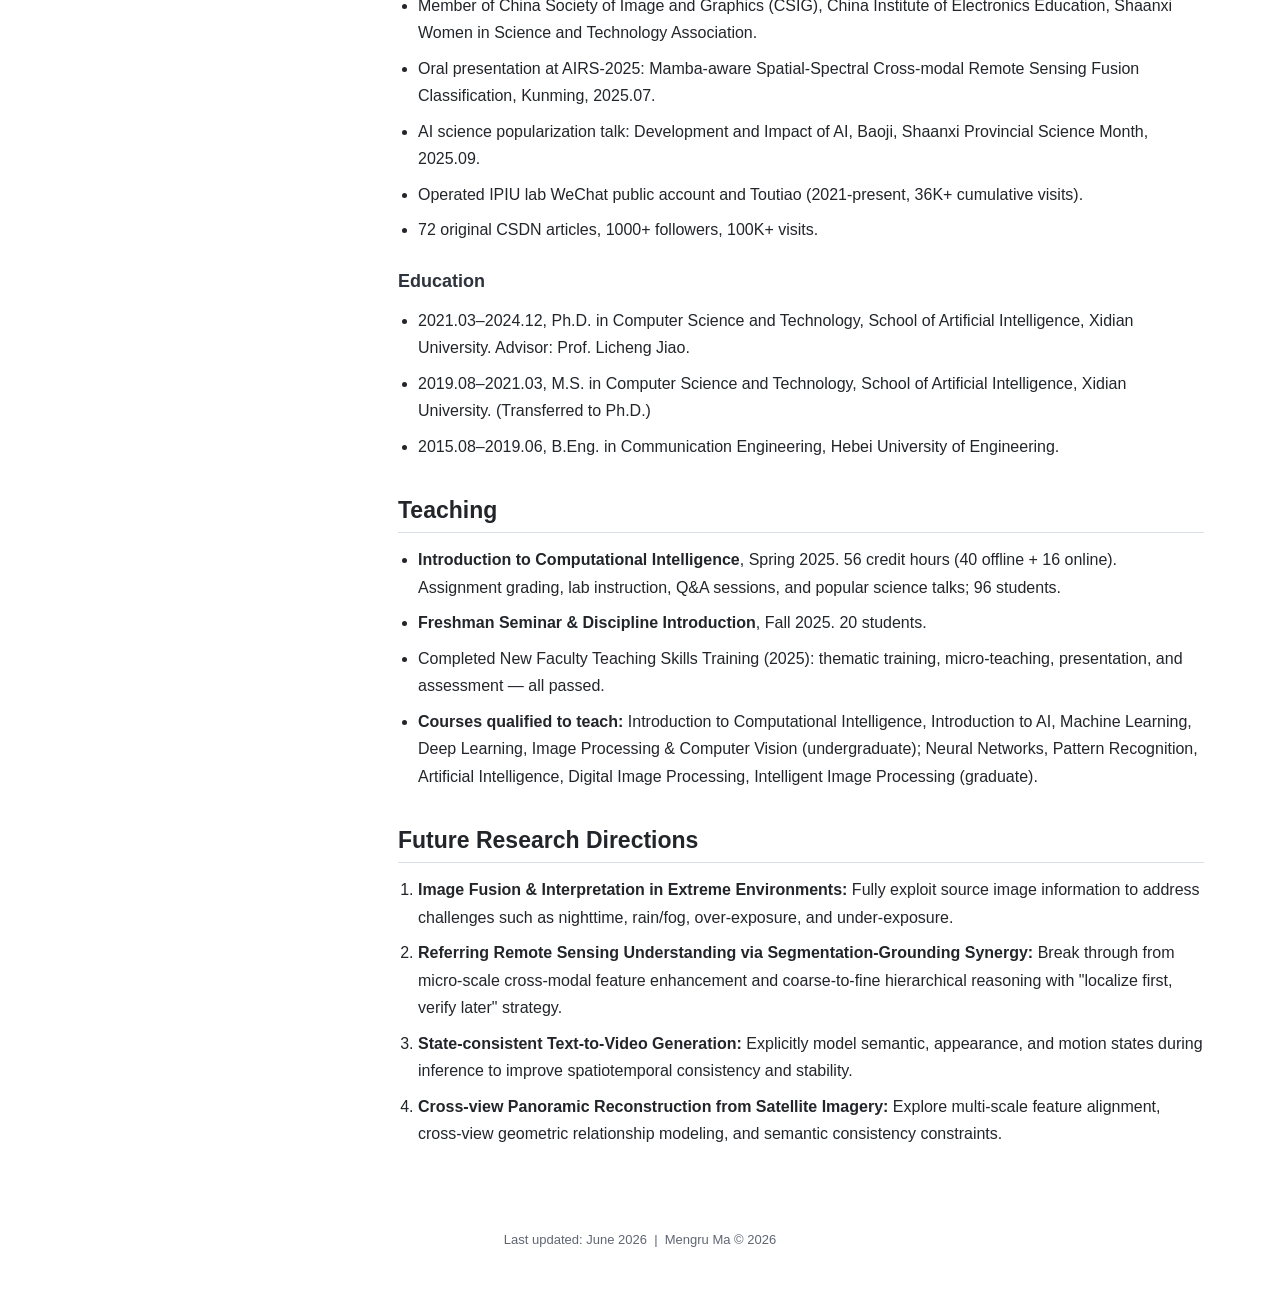
==== commit 2db5d21f: "Add 2026 research funding news" ====
--- a/index.html
+++ b/index.html
@@ -551,6 +551,8 @@
         <section class="section" id="news">
           <h2>News</h2>
           <ul class="news-list">
+            <li><span class="news-date">2026.08</span><span>🎉 Awarded the Young Scientists Fund by the National Natural Science Foundation of China.</span></li>
+            <li><span class="news-date">2026.07</span><span>🎉 Awarded a General Program (Young Researchers) grant under the Natural Science Basic Research Program of Shaanxi Province.</span></li>
             <li><span class="news-date">2026.06</span><span>🎉 Awarded the Excellent Doctoral Dissertation Award from China Institute of Electronics Education.</span></li>
             <li><span class="news-date">2026.03</span><span>📜 Obtained Xidian University Undergraduate Teaching Certification.</span></li>
             <li><span class="news-date">2025.10</span><span>🎉 Awarded the Shaanxi Postdoctoral Research Funding (Third Class).</span></li>
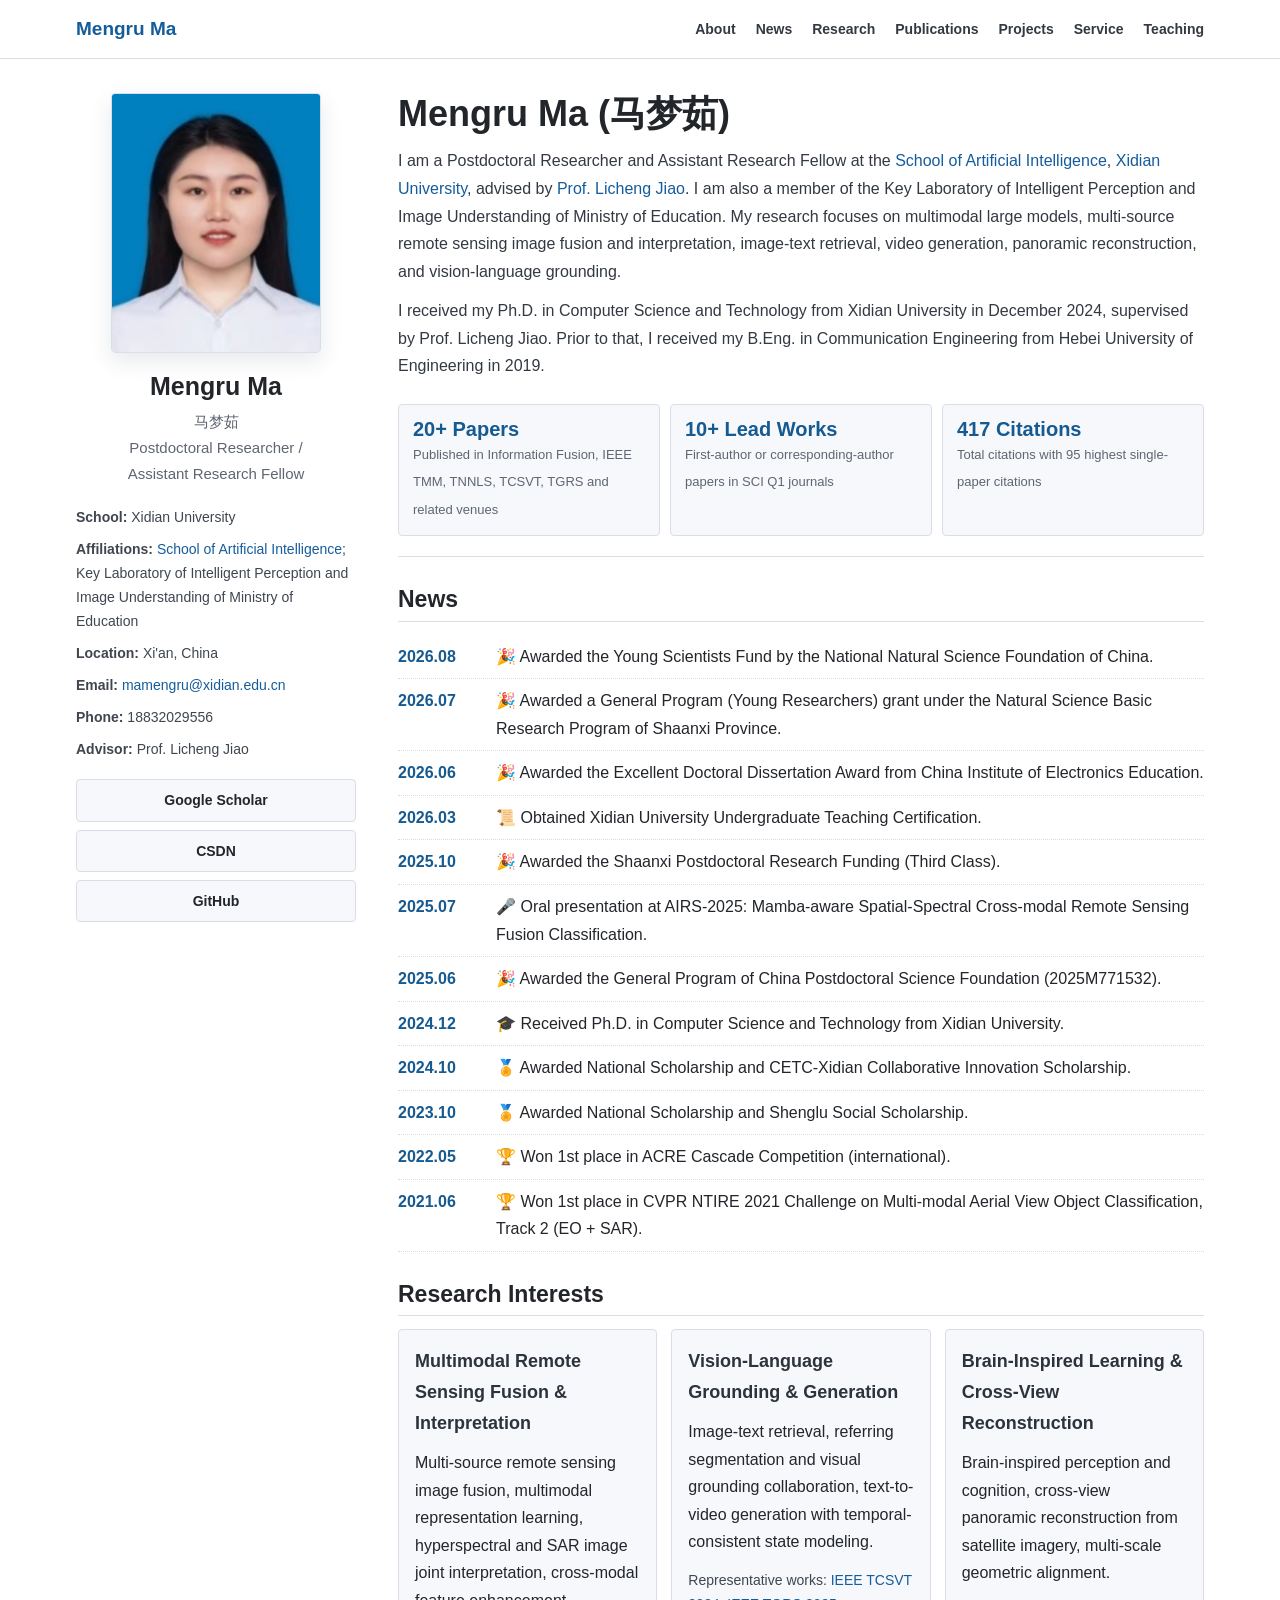
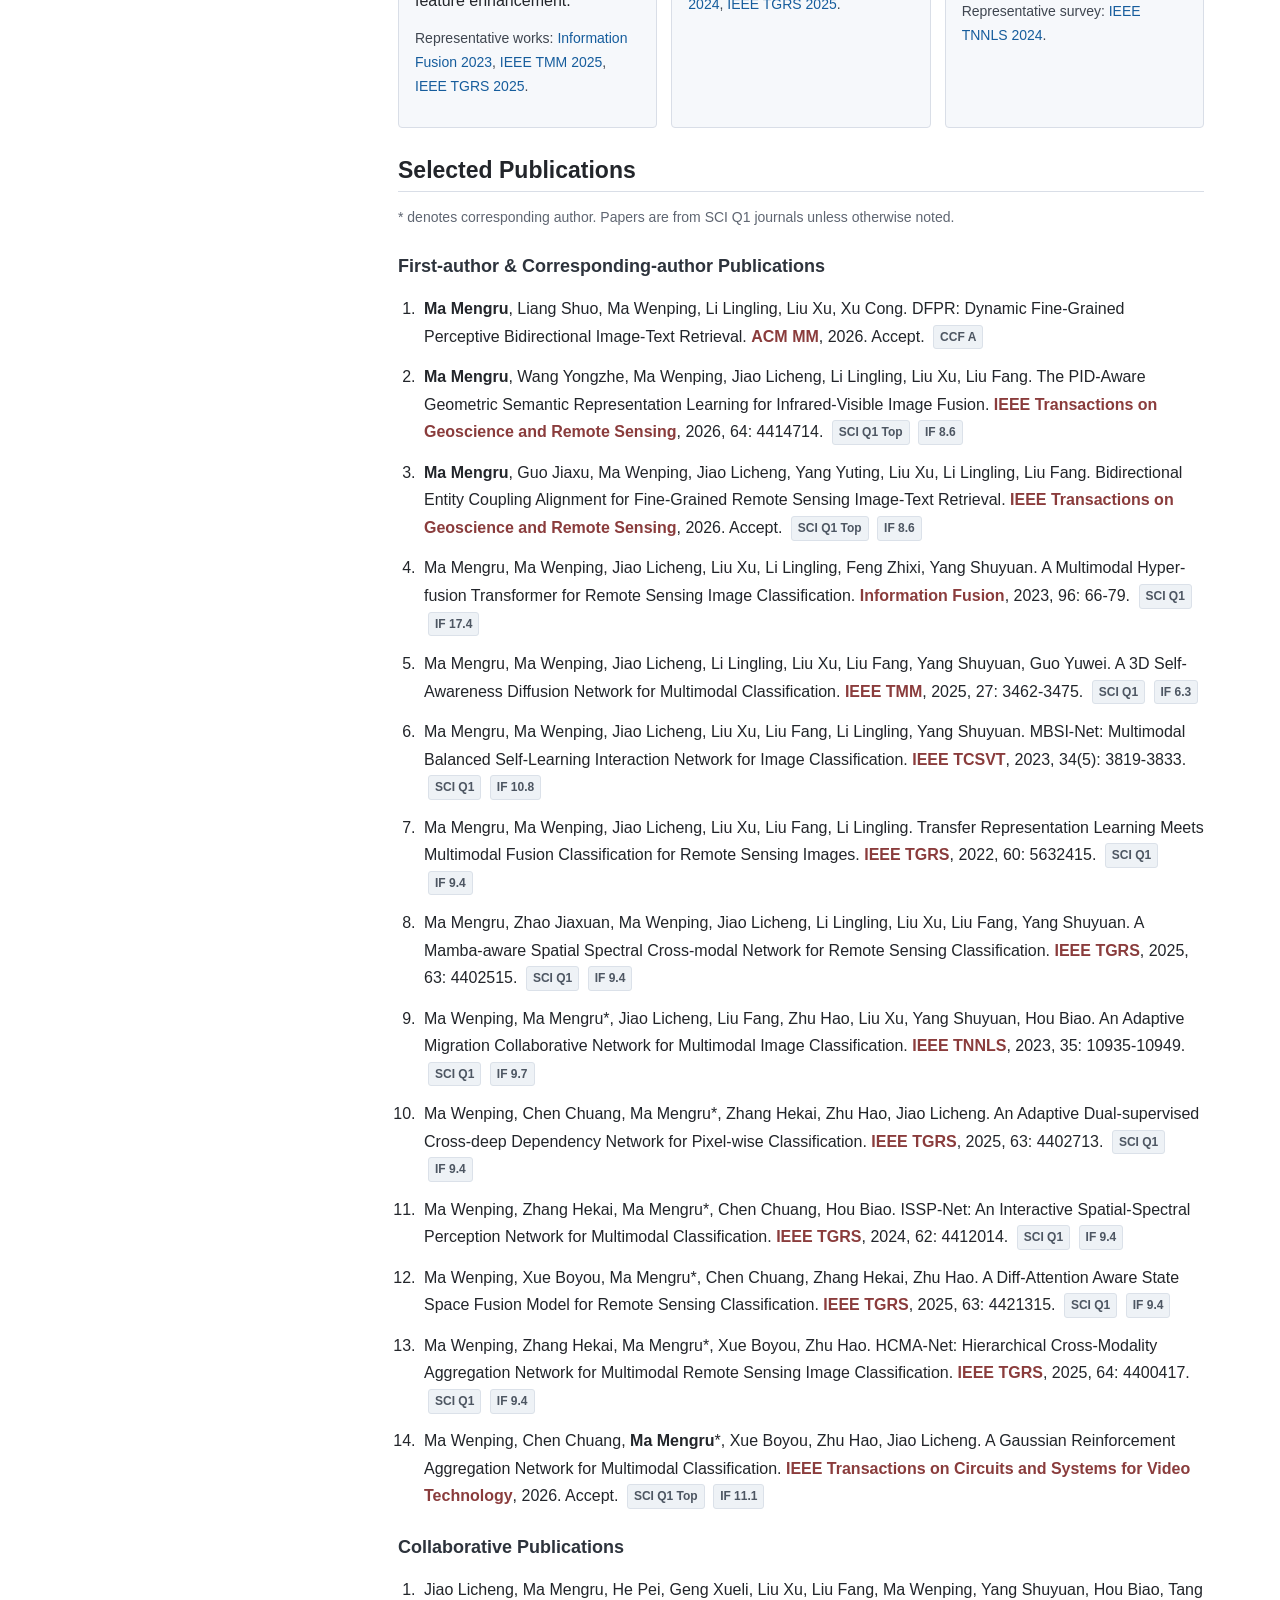
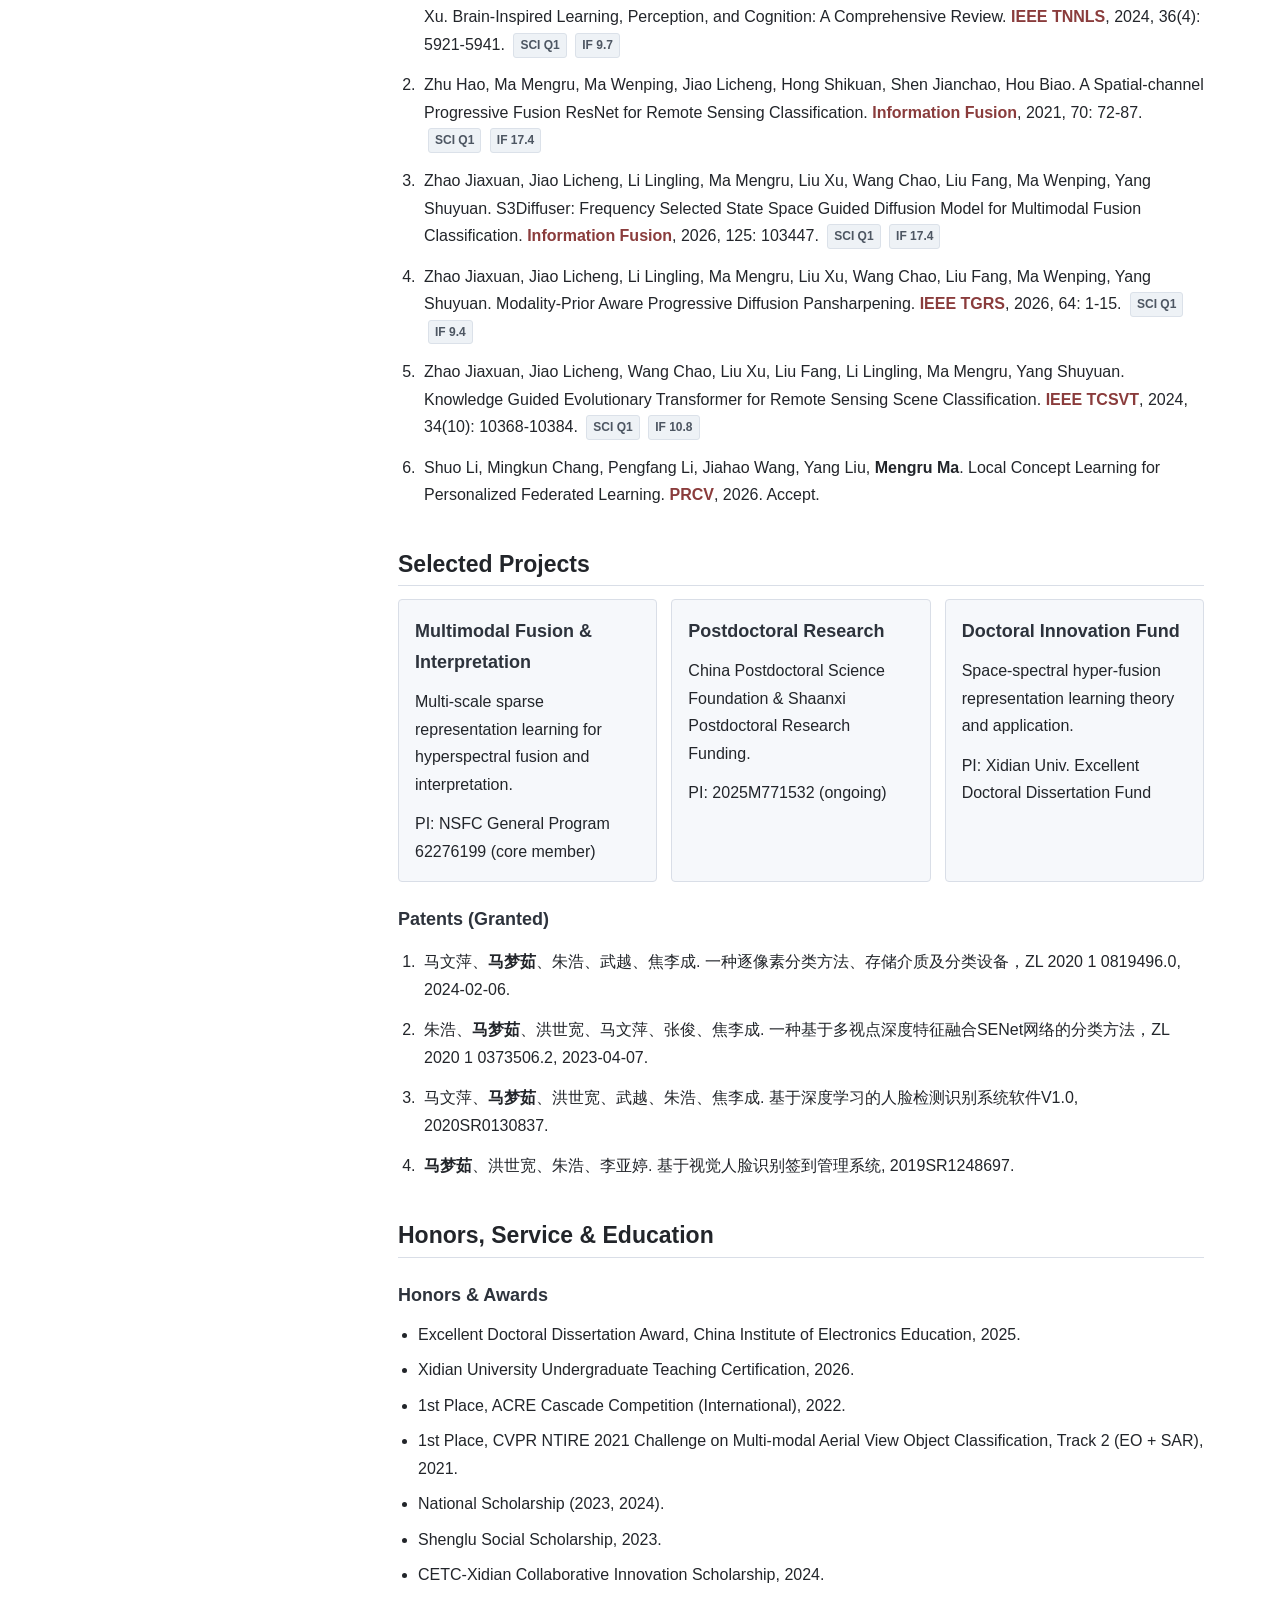
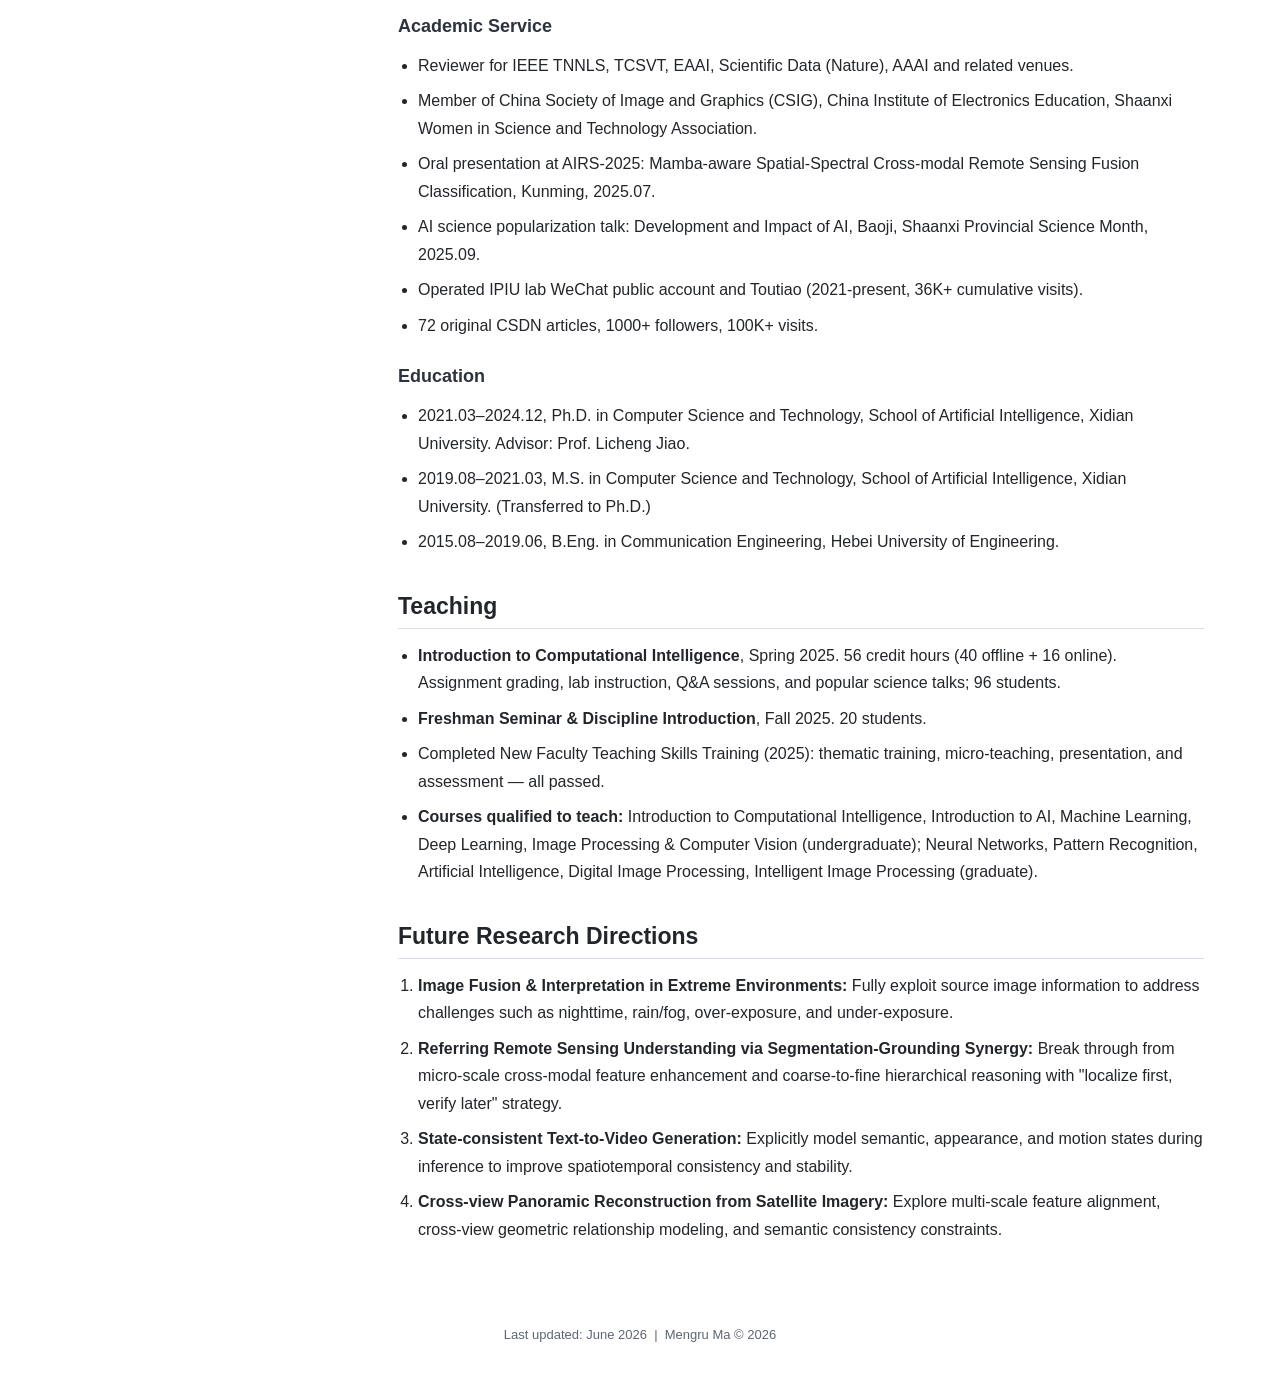
==== commit b64ccea1: "Sync homepage publication list" ====
--- a/index.html
+++ b/index.html
@@ -1,750 +1,752 @@
-<!DOCTYPE html>
-<html lang="zh-CN">
-<head>
-  <meta charset="utf-8" />
-  <meta http-equiv="X-UA-Compatible" content="IE=edge" />
-  <meta name="viewport" content="width=device-width, initial-scale=1" />
-  <link rel="shortcut icon" type="image/x-icon" href="assets/favicon.ico?" />
-  <title>Mengru Ma | Academic Homepage</title>
-  <meta name="description" content="Academic homepage of Mengru Ma, Xidian University." />
-  <style>
-:root {
-  --academic-ink: #22252a;
-  --academic-muted: #5f6672;
-  --academic-line: #d9dee7;
-  --academic-soft: #f6f8fb;
-  --academic-accent: #165a92;
-  --academic-accent-2: #8a3c3c;
-  --academic-link: #155c9c;
-  --academic-max: 1180px;
-}
-
-* {
-  box-sizing: border-box;
-}
-
-html {
-  scroll-behavior: smooth;
-}
-
-body.academic-page {
-  margin: 0;
-  color: var(--academic-ink);
-  background: #ffffff;
-  font-family: -apple-system, BlinkMacSystemFont, "Segoe UI", "Helvetica Neue", Arial, "Microsoft YaHei", sans-serif;
-  font-size: 16px;
-  line-height: 1.72;
-}
-
-.academic-page a {
-  color: var(--academic-link);
-  text-decoration: none;
-}
-
-.academic-page a:hover,
-.academic-page a:focus {
-  color: var(--academic-accent-2);
-  text-decoration: underline;
-}
-
-.site-header {
-  position: sticky;
-  top: 0;
-  z-index: 10;
-  background: rgba(255, 255, 255, 0.96);
-  border-bottom: 1px solid var(--academic-line);
-  backdrop-filter: blur(10px);
-}
-
-.site-nav {
-  display: flex;
-  align-items: center;
-  justify-content: space-between;
-  gap: 24px;
-  max-width: var(--academic-max);
-  min-height: 58px;
-  margin: 0 auto;
-  padding: 0 26px;
-}
-
-.site-title {
-  color: var(--academic-ink);
-  font-size: 19px;
-  font-weight: 700;
-  white-space: nowrap;
-}
-
-.site-links {
-  display: flex;
-  align-items: center;
-  justify-content: flex-end;
-  gap: 20px;
-  font-size: 14px;
-}
-
-.site-links a {
-  color: #333942;
-  font-weight: 600;
-}
-
-.academic-shell {
-  max-width: var(--academic-max);
-  margin: 0 auto;
-  padding: 34px 26px 60px;
-}
-
-.profile-layout {
-  display: grid;
-  grid-template-columns: 280px minmax(0, 1fr);
-  gap: 42px;
-  align-items: start;
-}
-
-.profile-card {
-  position: sticky;
-  top: 88px;
-  padding-bottom: 24px;
-}
-
-.profile-photo {
-  display: block;
-  width: 210px;
-  aspect-ratio: 1 / 1.24;
-  margin: 0 auto 18px;
-  object-fit: cover;
-  object-position: center top;
-  border-radius: 4px;
-  border: 1px solid var(--academic-line);
-  box-shadow: 0 8px 22px rgba(22, 35, 52, 0.10);
-}
-
-.profile-name {
-  margin: 0;
-  color: var(--academic-ink);
-  font-size: 25px;
-  line-height: 1.2;
-  text-align: center;
-}
-
-.profile-title {
-  margin: 8px 0 18px;
-  color: var(--academic-muted);
-  font-size: 15px;
-  text-align: center;
-}
-
-.profile-meta {
-  margin: 0 0 18px;
-  padding: 0;
-  list-style: none;
-  color: #3f4650;
-  font-size: 14px;
-}
-
-.profile-meta li {
-  margin: 8px 0;
-}
-
-.profile-links {
-  display: grid;
-  grid-template-columns: 1fr;
-  gap: 8px;
-}
-
-.profile-links a {
-  display: block;
-  padding: 8px 10px;
-  color: var(--academic-ink);
-  background: var(--academic-soft);
-  border: 1px solid var(--academic-line);
-  border-radius: 4px;
-  font-size: 14px;
-  font-weight: 600;
-  text-align: center;
-}
-
-.profile-links a:hover,
-.profile-links a:focus {
-  color: #ffffff;
-  background: var(--academic-accent);
-  border-color: var(--academic-accent);
-  text-decoration: none;
-}
-
-.content-panel {
-  min-width: 0;
-}
-
-.hero-block {
-  padding-bottom: 16px;
-  border-bottom: 1px solid var(--academic-line);
-}
-
-.hero-block h1 {
-  margin: 0 0 12px;
-  color: var(--academic-ink);
-  font-size: 36px;
-  line-height: 1.18;
-}
-
-.hero-block p {
-  max-width: 820px;
-  margin: 0 0 12px;
-  color: #333942;
-}
-
-.highlight-strip {
-  display: grid;
-  grid-template-columns: repeat(3, minmax(0, 1fr));
-  gap: 10px;
-  margin: 24px 0 4px;
-}
-
-.metric {
-  padding: 13px 14px;
-  background: var(--academic-soft);
-  border: 1px solid var(--academic-line);
-  border-radius: 4px;
-}
-
-.metric strong {
-  display: block;
-  color: var(--academic-accent);
-  font-size: 20px;
-  line-height: 1.1;
-}
-
-.metric span {
-  color: var(--academic-muted);
-  font-size: 13px;
-}
-
-.section {
-  padding-top: 28px;
-}
-
-.section h2 {
-  margin: 0 0 13px;
-  padding-bottom: 7px;
-  color: var(--academic-ink);
-  border-bottom: 1px solid var(--academic-line);
-  font-size: 23px;
-  line-height: 1.25;
-}
-
-.section h3 {
-  margin: 22px 0 10px;
-  color: #2d333c;
-  font-size: 18px;
-}
-
-.section p {
-  margin: 0 0 12px;
-}
-
-.compact-list {
-  margin: 0;
-  padding-left: 20px;
-}
-
-.compact-list li {
-  margin: 8px 0;
-}
-
-.news-list {
-  margin: 0;
-  padding: 0;
-  list-style: none;
-}
-
-.news-list li {
-  display: grid;
-  grid-template-columns: 86px minmax(0, 1fr);
-  gap: 12px;
-  padding: 8px 0;
-  border-bottom: 1px dotted #d7dce4;
-}
-
-.news-date {
-  color: var(--academic-accent);
-  font-weight: 700;
-}
-
-.research-grid,
-.project-grid {
-  display: grid;
-  grid-template-columns: repeat(3, minmax(0, 1fr));
-  gap: 14px;
-}
-
-.research-item,
-.project-item {
-  min-height: 100%;
-  padding: 16px;
-  background: var(--academic-soft);
-  border: 1px solid var(--academic-line);
-  border-radius: 4px;
-}
-
-.research-image {
-  display: block;
-  width: 100%;
-  aspect-ratio: 16 / 9;
-  object-fit: contain;
-  object-position: center;
-  margin: 0 0 14px;
-  padding: 8px;
-  background: #ffffff;
-  border: 1px solid var(--academic-line);
-  border-radius: 4px;
-}
-
-.research-item h3,
-.project-item h3 {
-  margin-top: 0;
-}
-
-.representative-work {
-  color: #3f4650;
-  font-size: 14px;
-}
-
-.publication-list {
-  margin: 0;
-  padding-left: 22px;
-}
-
-.publication-list li {
-  margin: 13px 0;
-  padding-left: 4px;
-}
-
-.venue {
-  color: var(--academic-accent-2);
-  font-weight: 700;
-}
-
-.tag {
-  display: inline-block;
-  margin-left: 4px;
-  padding: 1px 6px;
-  color: #4d5662;
-  background: #eef2f6;
-  border: 1px solid #dbe1e9;
-  border-radius: 3px;
-  font-size: 12px;
-  font-weight: 700;
-  vertical-align: 1px;
-}
-
-.tag-gold {
-  display: inline-block;
-  margin-left: 4px;
-  padding: 1px 6px;
-  color: #7a5d00;
-  background: #fff8e1;
-  border: 1px solid #e6d88a;
-  border-radius: 3px;
-  font-size: 12px;
-  font-weight: 700;
-  vertical-align: 1px;
-}
-
-.link-row {
-  display: flex;
-  flex-wrap: wrap;
-  gap: 8px 14px;
-  margin-top: 8px;
-}
-
-.link-row a {
-  font-weight: 600;
-}
-
-.note {
-  color: var(--academic-muted);
-  font-size: 14px;
-}
-
-.site-footer {
-  max-width: var(--academic-max);
-  margin: 0 auto;
-  padding: 0 26px 40px;
-  color: var(--academic-muted);
-  font-size: 13px;
-  text-align: center;
-}
-
-@media (max-width: 900px) {
-  .site-nav {
-    align-items: flex-start;
-    flex-direction: column;
-    gap: 8px;
-    padding-top: 12px;
-    padding-bottom: 12px;
-  }
-
-  .site-links {
-    justify-content: flex-start;
-    flex-wrap: wrap;
-    gap: 8px 14px;
-  }
-
-  .profile-layout {
-    grid-template-columns: 1fr;
-    gap: 24px;
-  }
-
-  .profile-card {
-    position: static;
-    display: grid;
-    grid-template-columns: 140px minmax(0, 1fr);
-    gap: 18px;
-    align-items: start;
-  }
-
-  .profile-photo {
-    width: 140px;
-    margin: 0;
-  }
-
-  .profile-name,
-  .profile-title {
-    text-align: left;
-  }
-
-  .profile-links {
-    grid-template-columns: repeat(2, minmax(0, 1fr));
-  }
-
-  .highlight-strip,
-  .research-grid,
-  .project-grid {
-    grid-template-columns: 1fr;
-  }
-}
-
-@media (max-width: 560px) {
-  body.academic-page {
-    font-size: 15px;
-  }
-
-  .academic-shell {
-    padding: 22px 18px 42px;
-  }
-
-  .site-nav {
-    padding-left: 18px;
-    padding-right: 18px;
-  }
-
-  .profile-card {
-    grid-template-columns: 1fr;
-  }
-
-  .profile-photo {
-    width: 180px;
-    margin: 0 auto;
-  }
-
-  .profile-name,
-  .profile-title {
-    text-align: center;
-  }
-
-  .profile-links {
-    grid-template-columns: 1fr;
-  }
-
-  .hero-block h1 {
-    font-size: 28px;
-  }
-
-  .news-list li {
-    grid-template-columns: 1fr;
-    gap: 2px;
-  }
-}</style>
-</head>
-<body class="academic-page">
-
-  <!-- ═══════════════ Navigation ═══════════════ -->
-  <header class="site-header">
-    <nav class="site-nav" aria-label="Main navigation">
-      <a class="site-title" href="./">Mengru Ma</a>
-      <div class="site-links">
-        <a href="#about">About</a>
-        <a href="#news">News</a>
-        <a href="#research">Research</a>
-        <a href="#publications">Publications</a>
-        <a href="#projects">Projects</a>
-        <a href="#service">Service</a>
-        <a href="#teaching">Teaching</a>
-      </div>
-    </nav>
-  </header>
-
-  <!-- ═══════════════ Main Shell ═══════════════ -->
-  <main class="academic-shell">
-    <div class="profile-layout">
-
-      <!-- ── Sidebar ── -->
-      <aside class="profile-card" aria-label="Profile">
-        <img class="profile-photo" src="assets/avatar.jpeg" alt="Mengru Ma" />
-        <div>
-          <h1 class="profile-name">Mengru Ma</h1>
-          <p class="profile-title">马梦茹<br />Postdoctoral Researcher /<br />Assistant Research Fellow</p>
-          <ul class="profile-meta">
-            <li><strong>School:</strong> Xidian University</li>
-            <li><strong>Affiliations:</strong> <a href="https://sai.xidian.edu.cn/">School of Artificial Intelligence</a>; Key Laboratory of Intelligent Perception and Image Understanding of Ministry of Education</li>
-            <li><strong>Location:</strong> Xi'an, China</li>
-            <li><strong>Email:</strong> <a href="mailto:mamengru@xidian.edu.cn">mamengru@xidian.edu.cn</a></li>
-            <li><strong>Phone:</strong> 18832029556</li>
-            <li><strong>Advisor:</strong> Prof. Licheng Jiao</li>
-          </ul>
-          <div class="profile-links">
-            <a href="https://scholar.google.com.hk/citations?user=nEPyIP8AAAAJ&hl=zh-CN">Google Scholar</a>
-            <a href="https://blog.csdn.net/qq_39630875?spm=1000.2115.3001.5343">CSDN</a>
-            <a href="https://github.com/ru-willow">GitHub</a>
-          </div>
-        </div>
-      </aside>
-
-      <!-- ── Content Panel ── -->
-      <article class="content-panel">
-
-        <!-- ── Hero / About ── -->
-        <section class="hero-block" id="about">
-          <h1>Mengru Ma (马梦茹)</h1>
-          <p>
-            I am a Postdoctoral Researcher and Assistant Research Fellow at the
-            <a href="https://sai.xidian.edu.cn/">School of Artificial Intelligence</a>,
-            <a href="https://www.xidian.edu.cn/">Xidian University</a>, advised by
-            <a href="https://scholar.google.com/citations?user=FZbrL2YAAAAJ">Prof. Licheng Jiao</a>.
-            I am also a member of the Key Laboratory of Intelligent Perception and Image Understanding of Ministry of Education.
-            My research focuses on multimodal large models, multi-source remote sensing image fusion and interpretation,
-            image-text retrieval, video generation, panoramic reconstruction, and vision-language grounding.
-          </p>
-          <p>
-            I received my Ph.D. in Computer Science and Technology from Xidian University in December 2024,
-            supervised by Prof. Licheng Jiao. Prior to that, I received my B.Eng. in Communication Engineering
-            from Hebei University of Engineering in 2019.
-          </p>
-
-          <div class="highlight-strip" aria-label="Research highlights">
-            <div class="metric">
-              <strong>20+ Papers</strong>
-              <span>Published in Information Fusion, IEEE TMM, TNNLS, TCSVT, TGRS and related venues</span>
-            </div>
-            <div class="metric">
-              <strong>10+ Lead Works</strong>
-              <span>First-author or corresponding-author papers in SCI Q1 journals</span>
-            </div>
-            <div class="metric">
-              <strong>417 Citations</strong>
-              <span>Total citations with 95 highest single-paper citations</span>
-            </div>
-          </div>
-        </section>
-
-        <!-- ── News ── -->
-        <section class="section" id="news">
+<!DOCTYPE html>
+<html lang="zh-CN">
+<head>
+  <meta charset="utf-8" />
+  <meta http-equiv="X-UA-Compatible" content="IE=edge" />
+  <meta name="viewport" content="width=device-width, initial-scale=1" />
+  <link rel="shortcut icon" type="image/x-icon" href="assets/favicon.ico?" />
+  <title>Mengru Ma | Academic Homepage</title>
+  <meta name="description" content="Academic homepage of Mengru Ma, Xidian University." />
+  <style>
+:root {
+  --academic-ink: #22252a;
+  --academic-muted: #5f6672;
+  --academic-line: #d9dee7;
+  --academic-soft: #f6f8fb;
+  --academic-accent: #165a92;
+  --academic-accent-2: #8a3c3c;
+  --academic-link: #155c9c;
+  --academic-max: 1180px;
+}
+
+* {
+  box-sizing: border-box;
+}
+
+html {
+  scroll-behavior: smooth;
+}
+
+body.academic-page {
+  margin: 0;
+  color: var(--academic-ink);
+  background: #ffffff;
+  font-family: -apple-system, BlinkMacSystemFont, "Segoe UI", "Helvetica Neue", Arial, "Microsoft YaHei", sans-serif;
+  font-size: 16px;
+  line-height: 1.72;
+}
+
+.academic-page a {
+  color: var(--academic-link);
+  text-decoration: none;
+}
+
+.academic-page a:hover,
+.academic-page a:focus {
+  color: var(--academic-accent-2);
+  text-decoration: underline;
+}
+
+.site-header {
+  position: sticky;
+  top: 0;
+  z-index: 10;
+  background: rgba(255, 255, 255, 0.96);
+  border-bottom: 1px solid var(--academic-line);
+  backdrop-filter: blur(10px);
+}
+
+.site-nav {
+  display: flex;
+  align-items: center;
+  justify-content: space-between;
+  gap: 24px;
+  max-width: var(--academic-max);
+  min-height: 58px;
+  margin: 0 auto;
+  padding: 0 26px;
+}
+
+.site-title {
+  color: var(--academic-ink);
+  font-size: 19px;
+  font-weight: 700;
+  white-space: nowrap;
+}
+
+.site-links {
+  display: flex;
+  align-items: center;
+  justify-content: flex-end;
+  gap: 20px;
+  font-size: 14px;
+}
+
+.site-links a {
+  color: #333942;
+  font-weight: 600;
+}
+
+.academic-shell {
+  max-width: var(--academic-max);
+  margin: 0 auto;
+  padding: 34px 26px 60px;
+}
+
+.profile-layout {
+  display: grid;
+  grid-template-columns: 280px minmax(0, 1fr);
+  gap: 42px;
+  align-items: start;
+}
+
+.profile-card {
+  position: sticky;
+  top: 88px;
+  padding-bottom: 24px;
+}
+
+.profile-photo {
+  display: block;
+  width: 210px;
+  aspect-ratio: 1 / 1.24;
+  margin: 0 auto 18px;
+  object-fit: cover;
+  object-position: center top;
+  border-radius: 4px;
+  border: 1px solid var(--academic-line);
+  box-shadow: 0 8px 22px rgba(22, 35, 52, 0.10);
+}
+
+.profile-name {
+  margin: 0;
+  color: var(--academic-ink);
+  font-size: 25px;
+  line-height: 1.2;
+  text-align: center;
+}
+
+.profile-title {
+  margin: 8px 0 18px;
+  color: var(--academic-muted);
+  font-size: 15px;
+  text-align: center;
+}
+
+.profile-meta {
+  margin: 0 0 18px;
+  padding: 0;
+  list-style: none;
+  color: #3f4650;
+  font-size: 14px;
+}
+
+.profile-meta li {
+  margin: 8px 0;
+}
+
+.profile-links {
+  display: grid;
+  grid-template-columns: 1fr;
+  gap: 8px;
+}
+
+.profile-links a {
+  display: block;
+  padding: 8px 10px;
+  color: var(--academic-ink);
+  background: var(--academic-soft);
+  border: 1px solid var(--academic-line);
+  border-radius: 4px;
+  font-size: 14px;
+  font-weight: 600;
+  text-align: center;
+}
+
+.profile-links a:hover,
+.profile-links a:focus {
+  color: #ffffff;
+  background: var(--academic-accent);
+  border-color: var(--academic-accent);
+  text-decoration: none;
+}
+
+.content-panel {
+  min-width: 0;
+}
+
+.hero-block {
+  padding-bottom: 16px;
+  border-bottom: 1px solid var(--academic-line);
+}
+
+.hero-block h1 {
+  margin: 0 0 12px;
+  color: var(--academic-ink);
+  font-size: 36px;
+  line-height: 1.18;
+}
+
+.hero-block p {
+  max-width: 820px;
+  margin: 0 0 12px;
+  color: #333942;
+}
+
+.highlight-strip {
+  display: grid;
+  grid-template-columns: repeat(3, minmax(0, 1fr));
+  gap: 10px;
+  margin: 24px 0 4px;
+}
+
+.metric {
+  padding: 13px 14px;
+  background: var(--academic-soft);
+  border: 1px solid var(--academic-line);
+  border-radius: 4px;
+}
+
+.metric strong {
+  display: block;
+  color: var(--academic-accent);
+  font-size: 20px;
+  line-height: 1.1;
+}
+
+.metric span {
+  color: var(--academic-muted);
+  font-size: 13px;
+}
+
+.section {
+  padding-top: 28px;
+}
+
+.section h2 {
+  margin: 0 0 13px;
+  padding-bottom: 7px;
+  color: var(--academic-ink);
+  border-bottom: 1px solid var(--academic-line);
+  font-size: 23px;
+  line-height: 1.25;
+}
+
+.section h3 {
+  margin: 22px 0 10px;
+  color: #2d333c;
+  font-size: 18px;
+}
+
+.section p {
+  margin: 0 0 12px;
+}
+
+.compact-list {
+  margin: 0;
+  padding-left: 20px;
+}
+
+.compact-list li {
+  margin: 8px 0;
+}
+
+.news-list {
+  margin: 0;
+  padding: 0;
+  list-style: none;
+}
+
+.news-list li {
+  display: grid;
+  grid-template-columns: 86px minmax(0, 1fr);
+  gap: 12px;
+  padding: 8px 0;
+  border-bottom: 1px dotted #d7dce4;
+}
+
+.news-date {
+  color: var(--academic-accent);
+  font-weight: 700;
+}
+
+.research-grid,
+.project-grid {
+  display: grid;
+  grid-template-columns: repeat(3, minmax(0, 1fr));
+  gap: 14px;
+}
+
+.research-item,
+.project-item {
+  min-height: 100%;
+  padding: 16px;
+  background: var(--academic-soft);
+  border: 1px solid var(--academic-line);
+  border-radius: 4px;
+}
+
+.research-image {
+  display: block;
+  width: 100%;
+  aspect-ratio: 16 / 9;
+  object-fit: contain;
+  object-position: center;
+  margin: 0 0 14px;
+  padding: 8px;
+  background: #ffffff;
+  border: 1px solid var(--academic-line);
+  border-radius: 4px;
+}
+
+.research-item h3,
+.project-item h3 {
+  margin-top: 0;
+}
+
+.representative-work {
+  color: #3f4650;
+  font-size: 14px;
+}
+
+.publication-list {
+  margin: 0;
+  padding-left: 22px;
+}
+
+.publication-list li {
+  margin: 13px 0;
+  padding-left: 4px;
+}
+
+.venue {
+  color: var(--academic-accent-2);
+  font-weight: 700;
+}
+
+.tag {
+  display: inline-block;
+  margin-left: 4px;
+  padding: 1px 6px;
+  color: #4d5662;
+  background: #eef2f6;
+  border: 1px solid #dbe1e9;
+  border-radius: 3px;
+  font-size: 12px;
+  font-weight: 700;
+  vertical-align: 1px;
+}
+
+.tag-gold {
+  display: inline-block;
+  margin-left: 4px;
+  padding: 1px 6px;
+  color: #7a5d00;
+  background: #fff8e1;
+  border: 1px solid #e6d88a;
+  border-radius: 3px;
+  font-size: 12px;
+  font-weight: 700;
+  vertical-align: 1px;
+}
+
+.link-row {
+  display: flex;
+  flex-wrap: wrap;
+  gap: 8px 14px;
+  margin-top: 8px;
+}
+
+.link-row a {
+  font-weight: 600;
+}
+
+.note {
+  color: var(--academic-muted);
+  font-size: 14px;
+}
+
+.site-footer {
+  max-width: var(--academic-max);
+  margin: 0 auto;
+  padding: 0 26px 40px;
+  color: var(--academic-muted);
+  font-size: 13px;
+  text-align: center;
+}
+
+@media (max-width: 900px) {
+  .site-nav {
+    align-items: flex-start;
+    flex-direction: column;
+    gap: 8px;
+    padding-top: 12px;
+    padding-bottom: 12px;
+  }
+
+  .site-links {
+    justify-content: flex-start;
+    flex-wrap: wrap;
+    gap: 8px 14px;
+  }
+
+  .profile-layout {
+    grid-template-columns: 1fr;
+    gap: 24px;
+  }
+
+  .profile-card {
+    position: static;
+    display: grid;
+    grid-template-columns: 140px minmax(0, 1fr);
+    gap: 18px;
+    align-items: start;
+  }
+
+  .profile-photo {
+    width: 140px;
+    margin: 0;
+  }
+
+  .profile-name,
+  .profile-title {
+    text-align: left;
+  }
+
+  .profile-links {
+    grid-template-columns: repeat(2, minmax(0, 1fr));
+  }
+
+  .highlight-strip,
+  .research-grid,
+  .project-grid {
+    grid-template-columns: 1fr;
+  }
+}
+
+@media (max-width: 560px) {
+  body.academic-page {
+    font-size: 15px;
+  }
+
+  .academic-shell {
+    padding: 22px 18px 42px;
+  }
+
+  .site-nav {
+    padding-left: 18px;
+    padding-right: 18px;
+  }
+
+  .profile-card {
+    grid-template-columns: 1fr;
+  }
+
+  .profile-photo {
+    width: 180px;
+    margin: 0 auto;
+  }
+
+  .profile-name,
+  .profile-title {
+    text-align: center;
+  }
+
+  .profile-links {
+    grid-template-columns: 1fr;
+  }
+
+  .hero-block h1 {
+    font-size: 28px;
+  }
+
+  .news-list li {
+    grid-template-columns: 1fr;
+    gap: 2px;
+  }
+}</style>
+</head>
+<body class="academic-page">
+
+  <!-- ═══════════════ Navigation ═══════════════ -->
+  <header class="site-header">
+    <nav class="site-nav" aria-label="Main navigation">
+      <a class="site-title" href="./">Mengru Ma</a>
+      <div class="site-links">
+        <a href="#about">About</a>
+        <a href="#news">News</a>
+        <a href="#research">Research</a>
+        <a href="#publications">Publications</a>
+        <a href="#projects">Projects</a>
+        <a href="#service">Service</a>
+        <a href="#teaching">Teaching</a>
+      </div>
+    </nav>
+  </header>
+
+  <!-- ═══════════════ Main Shell ═══════════════ -->
+  <main class="academic-shell">
+    <div class="profile-layout">
+
+      <!-- ── Sidebar ── -->
+      <aside class="profile-card" aria-label="Profile">
+        <img class="profile-photo" src="assets/avatar.jpeg" alt="Mengru Ma" />
+        <div>
+          <h1 class="profile-name">Mengru Ma</h1>
+          <p class="profile-title">马梦茹<br />Postdoctoral Researcher /<br />Assistant Research Fellow</p>
+          <ul class="profile-meta">
+            <li><strong>School:</strong> Xidian University</li>
+            <li><strong>Affiliations:</strong> <a href="https://sai.xidian.edu.cn/">School of Artificial Intelligence</a>; Key Laboratory of Intelligent Perception and Image Understanding of Ministry of Education</li>
+            <li><strong>Location:</strong> Xi'an, China</li>
+            <li><strong>Email:</strong> <a href="mailto:mamengru@xidian.edu.cn">mamengru@xidian.edu.cn</a></li>
+            <li><strong>Phone:</strong> 18832029556</li>
+            <li><strong>Advisor:</strong> Prof. Licheng Jiao</li>
+          </ul>
+          <div class="profile-links">
+            <a href="https://scholar.google.com.hk/citations?user=nEPyIP8AAAAJ&hl=zh-CN">Google Scholar</a>
+            <a href="https://blog.csdn.net/qq_39630875?spm=1000.2115.3001.5343">CSDN</a>
+            <a href="https://github.com/ru-willow">GitHub</a>
+          </div>
+        </div>
+      </aside>
+
+      <!-- ── Content Panel ── -->
+      <article class="content-panel">
+
+        <!-- ── Hero / About ── -->
+        <section class="hero-block" id="about">
+          <h1>Mengru Ma (马梦茹)</h1>
+          <p>
+            I am a Postdoctoral Researcher and Assistant Research Fellow at the
+            <a href="https://sai.xidian.edu.cn/">School of Artificial Intelligence</a>,
+            <a href="https://www.xidian.edu.cn/">Xidian University</a>, advised by
+            <a href="https://scholar.google.com/citations?user=FZbrL2YAAAAJ">Prof. Licheng Jiao</a>.
+            I am also a member of the Key Laboratory of Intelligent Perception and Image Understanding of Ministry of Education.
+            My research focuses on multimodal large models, multi-source remote sensing image fusion and interpretation,
+            image-text retrieval, video generation, panoramic reconstruction, and vision-language grounding.
+          </p>
+          <p>
+            I received my Ph.D. in Computer Science and Technology from Xidian University in December 2024,
+            supervised by Prof. Licheng Jiao. Prior to that, I received my B.Eng. in Communication Engineering
+            from Hebei University of Engineering in 2019.
+          </p>
+
+          <div class="highlight-strip" aria-label="Research highlights">
+            <div class="metric">
+              <strong>20+ Papers</strong>
+              <span>Published in Information Fusion, IEEE TMM, TNNLS, TCSVT, TGRS and related venues</span>
+            </div>
+            <div class="metric">
+              <strong>10+ Lead Works</strong>
+              <span>First-author or corresponding-author papers in SCI Q1 journals</span>
+            </div>
+            <div class="metric">
+              <strong>417 Citations</strong>
+              <span>Total citations with 95 highest single-paper citations</span>
+            </div>
+          </div>
+        </section>
+
+        <!-- ── News ── -->
+        <section class="section" id="news">
           <h2>News</h2>
           <ul class="news-list">
             <li><span class="news-date">2026.08</span><span>🎉 Awarded the Young Scientists Fund by the National Natural Science Foundation of China.</span></li>
             <li><span class="news-date">2026.07</span><span>🎉 Awarded a General Program (Young Researchers) grant under the Natural Science Basic Research Program of Shaanxi Province.</span></li>
             <li><span class="news-date">2026.06</span><span>🎉 Awarded the Excellent Doctoral Dissertation Award from China Institute of Electronics Education.</span></li>
-            <li><span class="news-date">2026.03</span><span>📜 Obtained Xidian University Undergraduate Teaching Certification.</span></li>
-            <li><span class="news-date">2025.10</span><span>🎉 Awarded the Shaanxi Postdoctoral Research Funding (Third Class).</span></li>
-            <li><span class="news-date">2025.07</span><span>🎤 Oral presentation at AIRS-2025: Mamba-aware Spatial-Spectral Cross-modal Remote Sensing Fusion Classification.</span></li>
-            <li><span class="news-date">2025.06</span><span>🎉 Awarded the General Program of China Postdoctoral Science Foundation (2025M771532).</span></li>
-            <li><span class="news-date">2024.12</span><span>🎓 Received Ph.D. in Computer Science and Technology from Xidian University.</span></li>
-            <li><span class="news-date">2024.10</span><span>🏅 Awarded National Scholarship and CETC-Xidian Collaborative Innovation Scholarship.</span></li>
-            <li><span class="news-date">2023.10</span><span>🏅 Awarded National Scholarship and Shenglu Social Scholarship.</span></li>
-            <li><span class="news-date">2022.05</span><span>🏆 Won 1st place in ACRE Cascade Competition (international).</span></li>
-            <li><span class="news-date">2021.06</span><span>🏆 Won 1st place in CVPR NTIRE 2021 Challenge on Multi-modal Aerial View Object Classification, Track 2 (EO + SAR).</span></li>
-          </ul>
-        </section>
-
-        <!-- ── Research Interests ── -->
-        <section class="section" id="research">
-          <h2>Research Interests</h2>
-          <div class="research-grid">
-            <div class="research-item">
-              <h3>Multimodal Remote Sensing Fusion &amp; Interpretation</h3>
-              <p>Multi-source remote sensing image fusion, multimodal representation learning, hyperspectral and SAR image joint interpretation, cross-modal feature enhancement.</p>
-              <p class="representative-work">Representative works:
-                <a href="https://ieeexplore.ieee.org/document/10103667">Information Fusion 2023</a>,
-                <a href="https://ieeexplore.ieee.org/document/10855536">IEEE TMM 2025</a>,
-                <a href="https://ieeexplore.ieee.org/document/10926794">IEEE TGRS 2025</a>.
-              </p>
-            </div>
-            <div class="research-item">
-              <h3>Vision-Language Grounding &amp; Generation</h3>
-              <p>Image-text retrieval, referring segmentation and visual grounding collaboration, text-to-video generation with temporal-consistent state modeling.</p>
-              <p class="representative-work">Representative works:
-                <a href="https://ieeexplore.ieee.org/document/10354301">IEEE TCSVT 2024</a>,
-                <a href="https://ieeexplore.ieee.org/document/10891511">IEEE TGRS 2025</a>.
-              </p>
-            </div>
-            <div class="research-item">
-              <h3>Brain-Inspired Learning &amp; Cross-View Reconstruction</h3>
-              <p>Brain-inspired perception and cognition, cross-view panoramic reconstruction from satellite imagery, multi-scale geometric alignment.</p>
-              <p class="representative-work">Representative survey:
-                <a href="https://ieeexplore.ieee.org/document/10792997">IEEE TNNLS 2024</a>.
-              </p>
-            </div>
-          </div>
-        </section>
-
-        <!-- ── Selected Publications ── -->
-        <section class="section" id="publications">
-          <h2>Selected Publications</h2>
-          <p class="note">* denotes corresponding author. Papers are from SCI Q1 journals unless otherwise noted.</p>
-
+            <li><span class="news-date">2026.03</span><span>📜 Obtained Xidian University Undergraduate Teaching Certification.</span></li>
+            <li><span class="news-date">2025.10</span><span>🎉 Awarded the Shaanxi Postdoctoral Research Funding (Third Class).</span></li>
+            <li><span class="news-date">2025.07</span><span>🎤 Oral presentation at AIRS-2025: Mamba-aware Spatial-Spectral Cross-modal Remote Sensing Fusion Classification.</span></li>
+            <li><span class="news-date">2025.06</span><span>🎉 Awarded the General Program of China Postdoctoral Science Foundation (2025M771532).</span></li>
+            <li><span class="news-date">2024.12</span><span>🎓 Received Ph.D. in Computer Science and Technology from Xidian University.</span></li>
+            <li><span class="news-date">2024.10</span><span>🏅 Awarded National Scholarship and CETC-Xidian Collaborative Innovation Scholarship.</span></li>
+            <li><span class="news-date">2023.10</span><span>🏅 Awarded National Scholarship and Shenglu Social Scholarship.</span></li>
+            <li><span class="news-date">2022.05</span><span>🏆 Won 1st place in ACRE Cascade Competition (international).</span></li>
+            <li><span class="news-date">2021.06</span><span>🏆 Won 1st place in CVPR NTIRE 2021 Challenge on Multi-modal Aerial View Object Classification, Track 2 (EO + SAR).</span></li>
+          </ul>
+        </section>
+
+        <!-- ── Research Interests ── -->
+        <section class="section" id="research">
+          <h2>Research Interests</h2>
+          <div class="research-grid">
+            <div class="research-item">
+              <h3>Multimodal Remote Sensing Fusion &amp; Interpretation</h3>
+              <p>Multi-source remote sensing image fusion, multimodal representation learning, hyperspectral and SAR image joint interpretation, cross-modal feature enhancement.</p>
+              <p class="representative-work">Representative works:
+                <a href="https://ieeexplore.ieee.org/document/10103667">Information Fusion 2023</a>,
+                <a href="https://ieeexplore.ieee.org/document/10855536">IEEE TMM 2025</a>,
+                <a href="https://ieeexplore.ieee.org/document/10926794">IEEE TGRS 2025</a>.
+              </p>
+            </div>
+            <div class="research-item">
+              <h3>Vision-Language Grounding &amp; Generation</h3>
+              <p>Image-text retrieval, referring segmentation and visual grounding collaboration, text-to-video generation with temporal-consistent state modeling.</p>
+              <p class="representative-work">Representative works:
+                <a href="https://ieeexplore.ieee.org/document/10354301">IEEE TCSVT 2024</a>,
+                <a href="https://ieeexplore.ieee.org/document/10891511">IEEE TGRS 2025</a>.
+              </p>
+            </div>
+            <div class="research-item">
+              <h3>Brain-Inspired Learning &amp; Cross-View Reconstruction</h3>
+              <p>Brain-inspired perception and cognition, cross-view panoramic reconstruction from satellite imagery, multi-scale geometric alignment.</p>
+              <p class="representative-work">Representative survey:
+                <a href="https://ieeexplore.ieee.org/document/10792997">IEEE TNNLS 2024</a>.
+              </p>
+            </div>
+          </div>
+        </section>
+
+        <!-- ── Selected Publications ── -->
+        <section class="section" id="publications">
+          <h2>Selected Publications</h2>
+          <p class="note">* denotes corresponding author. Papers are from SCI Q1 journals unless otherwise noted.</p>
+
           <h3>First-author &amp; Corresponding-author Publications</h3>
           <ol class="publication-list">
             <li><strong>Ma Mengru</strong>, Liang Shuo, Ma Wenping, Li Lingling, Liu Xu, Xu Cong. DFPR: Dynamic Fine-Grained Perceptive Bidirectional Image-Text Retrieval. <span class="venue">ACM MM</span>, 2026. Accept. <span class="tag">CCF A</span></li>
 
-            <li><strong>Ma Mengru</strong>, Wang Yongzhe, Ma Wenping, Jiao Licheng, Li Lingling, Liu Xu, Liu Fang. The PID-Aware Geometric Semantic Representation Learning for Infrared-Visible Image Fusion. <span class="venue">IEEE Transactions on Geoscience and Remote Sensing</span>, 2026. Accept. <span class="tag">SCI Q1 Top</span> <span class="tag">IF 8.6</span></li>
+            <li><strong>Ma Mengru</strong>, Wang Yongzhe, Ma Wenping, Jiao Licheng, Li Lingling, Liu Xu, Liu Fang. The PID-Aware Geometric Semantic Representation Learning for Infrared-Visible Image Fusion. <span class="venue">IEEE Transactions on Geoscience and Remote Sensing</span>, 2026, 64: 4414714. <span class="tag">SCI Q1 Top</span> <span class="tag">IF 8.6</span></li>
+
+            <li><strong>Ma Mengru</strong>, Guo Jiaxu, Ma Wenping, Jiao Licheng, Yang Yuting, Liu Xu, Li Lingling, Liu Fang. Bidirectional Entity Coupling Alignment for Fine-Grained Remote Sensing Image-Text Retrieval. <span class="venue">IEEE Transactions on Geoscience and Remote Sensing</span>, 2026. Accept. <span class="tag">SCI Q1 Top</span> <span class="tag">IF 8.6</span></li>
 
             <li>Ma Mengru, Ma Wenping, Jiao Licheng, Liu Xu, Li Lingling, Feng Zhixi, Yang Shuyuan. A Multimodal Hyper-fusion Transformer for Remote Sensing Image Classification. <span class="venue">Information Fusion</span>, 2023, 96: 66-79. <span class="tag">SCI Q1</span> <span class="tag">IF 17.4</span></li>
-
-            <li>Ma Mengru, Ma Wenping, Jiao Licheng, Li Lingling, Liu Xu, Liu Fang, Yang Shuyuan, Guo Yuwei. A 3D Self-Awareness Diffusion Network for Multimodal Classification. <span class="venue">IEEE TMM</span>, 2025, 27: 3462-3475. <span class="tag">SCI Q1</span> <span class="tag">IF 6.3</span></li>
-
-            <li>Ma Mengru, Ma Wenping, Jiao Licheng, Liu Xu, Liu Fang, Li Lingling, Yang Shuyuan. MBSI-Net: Multimodal Balanced Self-Learning Interaction Network for Image Classification. <span class="venue">IEEE TCSVT</span>, 2023, 34(5): 3819-3833. <span class="tag">SCI Q1</span> <span class="tag">IF 10.8</span></li>
-
-            <li>Ma Mengru, Ma Wenping, Jiao Licheng, Liu Xu, Liu Fang, Li Lingling. Transfer Representation Learning Meets Multimodal Fusion Classification for Remote Sensing Images. <span class="venue">IEEE TGRS</span>, 2022, 60: 5632415. <span class="tag">SCI Q1</span> <span class="tag">IF 9.4</span></li>
-
-            <li>Ma Mengru, Zhao Jiaxuan, Ma Wenping, Jiao Licheng, Li Lingling, Liu Xu, Liu Fang, Yang Shuyuan. A Mamba-aware Spatial Spectral Cross-modal Network for Remote Sensing Classification. <span class="venue">IEEE TGRS</span>, 2025, 63: 4402515. <span class="tag">SCI Q1</span> <span class="tag">IF 9.4</span></li>
-
-            <li>Ma Wenping, Ma Mengru*, Jiao Licheng, Liu Fang, Zhu Hao, Liu Xu, Yang Shuyuan, Hou Biao. An Adaptive Migration Collaborative Network for Multimodal Image Classification. <span class="venue">IEEE TNNLS</span>, 2023, 35: 10935-10949. <span class="tag">SCI Q1</span> <span class="tag">IF 9.7</span></li>
-
-            <li>Ma Wenping, Chen Chuang, Ma Mengru*, Zhang Hekai, Zhu Hao, Jiao Licheng. An Adaptive Dual-supervised Cross-deep Dependency Network for Pixel-wise Classification. <span class="venue">IEEE TGRS</span>, 2025, 63: 4402713. <span class="tag">SCI Q1</span> <span class="tag">IF 9.4</span></li>
-
-            <li>Ma Wenping, Zhang Hekai, Ma Mengru*, Chen Chuang, Hou Biao. ISSP-Net: An Interactive Spatial-Spectral Perception Network for Multimodal Classification. <span class="venue">IEEE TGRS</span>, 2024, 62: 4412014. <span class="tag">SCI Q1</span> <span class="tag">IF 9.4</span></li>
-
-            <li>Ma Wenping, Xue Boyou, Ma Mengru*, Chen Chuang, Zhang Hekai, Zhu Hao. A Diff-Attention Aware State Space Fusion Model for Remote Sensing Classification. <span class="venue">IEEE TGRS</span>, 2025, 63: 4421315. <span class="tag">SCI Q1</span> <span class="tag">IF 9.4</span></li>
-
+
+            <li>Ma Mengru, Ma Wenping, Jiao Licheng, Li Lingling, Liu Xu, Liu Fang, Yang Shuyuan, Guo Yuwei. A 3D Self-Awareness Diffusion Network for Multimodal Classification. <span class="venue">IEEE TMM</span>, 2025, 27: 3462-3475. <span class="tag">SCI Q1</span> <span class="tag">IF 6.3</span></li>
+
+            <li>Ma Mengru, Ma Wenping, Jiao Licheng, Liu Xu, Liu Fang, Li Lingling, Yang Shuyuan. MBSI-Net: Multimodal Balanced Self-Learning Interaction Network for Image Classification. <span class="venue">IEEE TCSVT</span>, 2023, 34(5): 3819-3833. <span class="tag">SCI Q1</span> <span class="tag">IF 10.8</span></li>
+
+            <li>Ma Mengru, Ma Wenping, Jiao Licheng, Liu Xu, Liu Fang, Li Lingling. Transfer Representation Learning Meets Multimodal Fusion Classification for Remote Sensing Images. <span class="venue">IEEE TGRS</span>, 2022, 60: 5632415. <span class="tag">SCI Q1</span> <span class="tag">IF 9.4</span></li>
+
+            <li>Ma Mengru, Zhao Jiaxuan, Ma Wenping, Jiao Licheng, Li Lingling, Liu Xu, Liu Fang, Yang Shuyuan. A Mamba-aware Spatial Spectral Cross-modal Network for Remote Sensing Classification. <span class="venue">IEEE TGRS</span>, 2025, 63: 4402515. <span class="tag">SCI Q1</span> <span class="tag">IF 9.4</span></li>
+
+            <li>Ma Wenping, Ma Mengru*, Jiao Licheng, Liu Fang, Zhu Hao, Liu Xu, Yang Shuyuan, Hou Biao. An Adaptive Migration Collaborative Network for Multimodal Image Classification. <span class="venue">IEEE TNNLS</span>, 2023, 35: 10935-10949. <span class="tag">SCI Q1</span> <span class="tag">IF 9.7</span></li>
+
+            <li>Ma Wenping, Chen Chuang, Ma Mengru*, Zhang Hekai, Zhu Hao, Jiao Licheng. An Adaptive Dual-supervised Cross-deep Dependency Network for Pixel-wise Classification. <span class="venue">IEEE TGRS</span>, 2025, 63: 4402713. <span class="tag">SCI Q1</span> <span class="tag">IF 9.4</span></li>
+
+            <li>Ma Wenping, Zhang Hekai, Ma Mengru*, Chen Chuang, Hou Biao. ISSP-Net: An Interactive Spatial-Spectral Perception Network for Multimodal Classification. <span class="venue">IEEE TGRS</span>, 2024, 62: 4412014. <span class="tag">SCI Q1</span> <span class="tag">IF 9.4</span></li>
+
+            <li>Ma Wenping, Xue Boyou, Ma Mengru*, Chen Chuang, Zhang Hekai, Zhu Hao. A Diff-Attention Aware State Space Fusion Model for Remote Sensing Classification. <span class="venue">IEEE TGRS</span>, 2025, 63: 4421315. <span class="tag">SCI Q1</span> <span class="tag">IF 9.4</span></li>
+
             <li>Ma Wenping, Zhang Hekai, Ma Mengru*, Xue Boyou, Zhu Hao. HCMA-Net: Hierarchical Cross-Modality Aggregation Network for Multimodal Remote Sensing Image Classification. <span class="venue">IEEE TGRS</span>, 2025, 64: 4400417. <span class="tag">SCI Q1</span> <span class="tag">IF 9.4</span></li>
 
             <li>Ma Wenping, Chen Chuang, <strong>Ma Mengru</strong>*, Xue Boyou, Zhu Hao, Jiao Licheng. A Gaussian Reinforcement Aggregation Network for Multimodal Classification. <span class="venue">IEEE Transactions on Circuits and Systems for Video Technology</span>, 2026. Accept. <span class="tag">SCI Q1 Top</span> <span class="tag">IF 11.1</span></li>
           </ol>
-
-          <h3>Collaborative Publications</h3>
-          <ol class="publication-list">
-            <li>Jiao Licheng, Ma Mengru, He Pei, Geng Xueli, Liu Xu, Liu Fang, Ma Wenping, Yang Shuyuan, Hou Biao, Tang Xu. Brain-Inspired Learning, Perception, and Cognition: A Comprehensive Review. <span class="venue">IEEE TNNLS</span>, 2024, 36(4): 5921-5941. <span class="tag">SCI Q1</span> <span class="tag">IF 9.7</span></li>
-
-            <li>Zhu Hao, Ma Mengru, Ma Wenping, Jiao Licheng, Hong Shikuan, Shen Jianchao, Hou Biao. A Spatial-channel Progressive Fusion ResNet for Remote Sensing Classification. <span class="venue">Information Fusion</span>, 2021, 70: 72-87. <span class="tag">SCI Q1</span> <span class="tag">IF 17.4</span></li>
-
-            <li>Zhao Jiaxuan, Jiao Licheng, Li Lingling, Ma Mengru, Liu Xu, Wang Chao, Liu Fang, Ma Wenping, Yang Shuyuan. S3Diffuser: Frequency Selected State Space Guided Diffusion Model for Multimodal Fusion Classification. <span class="venue">Information Fusion</span>, 2026, 125: 103447. <span class="tag">SCI Q1</span> <span class="tag">IF 17.4</span></li>
-
-            <li>Zhao Jiaxuan, Jiao Licheng, Li Lingling, Ma Mengru, Liu Xu, Wang Chao, Liu Fang, Ma Wenping, Yang Shuyuan. Modality-Prior Aware Progressive Diffusion Pansharpening. <span class="venue">IEEE TGRS</span>, 2026, 64: 1-15. <span class="tag">SCI Q1</span> <span class="tag">IF 9.4</span></li>
-
+
+          <h3>Collaborative Publications</h3>
+          <ol class="publication-list">
+            <li>Jiao Licheng, Ma Mengru, He Pei, Geng Xueli, Liu Xu, Liu Fang, Ma Wenping, Yang Shuyuan, Hou Biao, Tang Xu. Brain-Inspired Learning, Perception, and Cognition: A Comprehensive Review. <span class="venue">IEEE TNNLS</span>, 2024, 36(4): 5921-5941. <span class="tag">SCI Q1</span> <span class="tag">IF 9.7</span></li>
+
+            <li>Zhu Hao, Ma Mengru, Ma Wenping, Jiao Licheng, Hong Shikuan, Shen Jianchao, Hou Biao. A Spatial-channel Progressive Fusion ResNet for Remote Sensing Classification. <span class="venue">Information Fusion</span>, 2021, 70: 72-87. <span class="tag">SCI Q1</span> <span class="tag">IF 17.4</span></li>
+
+            <li>Zhao Jiaxuan, Jiao Licheng, Li Lingling, Ma Mengru, Liu Xu, Wang Chao, Liu Fang, Ma Wenping, Yang Shuyuan. S3Diffuser: Frequency Selected State Space Guided Diffusion Model for Multimodal Fusion Classification. <span class="venue">Information Fusion</span>, 2026, 125: 103447. <span class="tag">SCI Q1</span> <span class="tag">IF 17.4</span></li>
+
+            <li>Zhao Jiaxuan, Jiao Licheng, Li Lingling, Ma Mengru, Liu Xu, Wang Chao, Liu Fang, Ma Wenping, Yang Shuyuan. Modality-Prior Aware Progressive Diffusion Pansharpening. <span class="venue">IEEE TGRS</span>, 2026, 64: 1-15. <span class="tag">SCI Q1</span> <span class="tag">IF 9.4</span></li>
+
             <li>Zhao Jiaxuan, Jiao Licheng, Wang Chao, Liu Xu, Liu Fang, Li Lingling, Ma Mengru, Yang Shuyuan. Knowledge Guided Evolutionary Transformer for Remote Sensing Scene Classification. <span class="venue">IEEE TCSVT</span>, 2024, 34(10): 10368-10384. <span class="tag">SCI Q1</span> <span class="tag">IF 10.8</span></li>
 
             <li>Shuo Li, Mingkun Chang, Pengfang Li, Jiahao Wang, Yang Liu, <strong>Mengru Ma</strong>. Local Concept Learning for Personalized Federated Learning. <span class="venue">PRCV</span>, 2026. Accept.</li>
           </ol>
-        </section>
-
-        <!-- ── Projects ── -->
-        <section class="section" id="projects">
-          <h2>Selected Projects</h2>
-          <div class="project-grid">
-            <div class="project-item">
-              <h3>Multimodal Fusion &amp; Interpretation</h3>
-              <p>Multi-scale sparse representation learning for hyperspectral fusion and interpretation.</p>
-              <div class="link-row">
-                <span>PI: NSFC General Program 62276199 (core member)</span>
-              </div>
-            </div>
-            <div class="project-item">
-              <h3>Postdoctoral Research</h3>
-              <p>China Postdoctoral Science Foundation &amp; Shaanxi Postdoctoral Research Funding.</p>
-              <div class="link-row">
-                <span>PI: 2025M771532 (ongoing)</span>
-              </div>
-            </div>
-            <div class="project-item">
-              <h3>Doctoral Innovation Fund</h3>
-              <p>Space-spectral hyper-fusion representation learning theory and application.</p>
-              <div class="link-row">
-                <span>PI: Xidian Univ. Excellent Doctoral Dissertation Fund</span>
-              </div>
-            </div>
-          </div>
-
-          <h3>Patents (Granted)</h3>
-          <ol class="publication-list">
-            <li>马文萍、<strong>马梦茹</strong>、朱浩、武越、焦李成. 一种逐像素分类方法、存储介质及分类设备，ZL 2020 1 0819496.0, 2024-02-06.</li>
-            <li>朱浩、<strong>马梦茹</strong>、洪世宽、马文萍、张俊、焦李成. 一种基于多视点深度特征融合SENet网络的分类方法，ZL 2020 1 0373506.2, 2023-04-07.</li>
-            <li>马文萍、<strong>马梦茹</strong>、洪世宽、武越、朱浩、焦李成. 基于深度学习的人脸检测识别系统软件V1.0, 2020SR0130837.</li>
-            <li><strong>马梦茹</strong>、洪世宽、朱浩、李亚婷. 基于视觉人脸识别签到管理系统, 2019SR1248697.</li>
-          </ol>
-        </section>
-
-        <!-- ── Honors & Service ── -->
-        <section class="section" id="service">
-          <h2>Honors, Service &amp; Education</h2>
-
-          <h3>Honors &amp; Awards</h3>
-          <ul class="compact-list">
-            <li>Excellent Doctoral Dissertation Award, China Institute of Electronics Education, 2025.</li>
-            <li>Xidian University Undergraduate Teaching Certification, 2026.</li>
-            <li>1st Place, ACRE Cascade Competition (International), 2022.</li>
-            <li>1st Place, CVPR NTIRE 2021 Challenge on Multi-modal Aerial View Object Classification, Track 2 (EO + SAR), 2021.</li>
-            <li>National Scholarship (2023, 2024).</li>
-            <li>Shenglu Social Scholarship, 2023.</li>
-            <li>CETC-Xidian Collaborative Innovation Scholarship, 2024.</li>
-          </ul>
-
-          <h3>Academic Service</h3>
-          <ul class="compact-list">
-            <li>Reviewer for IEEE TNNLS, TCSVT, EAAI, Scientific Data (Nature), AAAI and related venues.</li>
-            <li>Member of China Society of Image and Graphics (CSIG), China Institute of Electronics Education, Shaanxi Women in Science and Technology Association.</li>
-            <li>Oral presentation at AIRS-2025: Mamba-aware Spatial-Spectral Cross-modal Remote Sensing Fusion Classification, Kunming, 2025.07.</li>
-            <li>AI science popularization talk: Development and Impact of AI, Baoji, Shaanxi Provincial Science Month, 2025.09.</li>
-            <li>Operated IPIU lab WeChat public account and Toutiao (2021-present, 36K+ cumulative visits).</li>
-            <li>72 original CSDN articles, 1000+ followers, 100K+ visits.</li>
-          </ul>
-
-          <h3>Education</h3>
-          <ul class="compact-list">
-            <li>2021.03–2024.12, Ph.D. in Computer Science and Technology, School of Artificial Intelligence, Xidian University. Advisor: Prof. Licheng Jiao.</li>
-            <li>2019.08–2021.03, M.S. in Computer Science and Technology, School of Artificial Intelligence, Xidian University. (Transferred to Ph.D.)</li>
-            <li>2015.08–2019.06, B.Eng. in Communication Engineering, Hebei University of Engineering.</li>
-          </ul>
-        </section>
-
-        <!-- ── Teaching ── -->
-        <section class="section" id="teaching">
-          <h2>Teaching</h2>
-          <ul class="compact-list">
-            <li><strong>Introduction to Computational Intelligence</strong>, Spring 2025. 56 credit hours (40 offline + 16 online). Assignment grading, lab instruction, Q&amp;A sessions, and popular science talks; 96 students.</li>
-            <li><strong>Freshman Seminar &amp; Discipline Introduction</strong>, Fall 2025. 20 students.</li>
-            <li>Completed New Faculty Teaching Skills Training (2025): thematic training, micro-teaching, presentation, and assessment — all passed.</li>
-            <li><strong>Courses qualified to teach:</strong> Introduction to Computational Intelligence, Introduction to AI, Machine Learning, Deep Learning, Image Processing &amp; Computer Vision (undergraduate); Neural Networks, Pattern Recognition, Artificial Intelligence, Digital Image Processing, Intelligent Image Processing (graduate).</li>
-          </ul>
-        </section>
-
-        <!-- ── Future Directions ── -->
-        <section class="section" id="future">
-          <h2>Future Research Directions</h2>
-          <ol class="compact-list">
-            <li><strong>Image Fusion &amp; Interpretation in Extreme Environments:</strong> Fully exploit source image information to address challenges such as nighttime, rain/fog, over-exposure, and under-exposure.</li>
-            <li><strong>Referring Remote Sensing Understanding via Segmentation-Grounding Synergy:</strong> Break through from micro-scale cross-modal feature enhancement and coarse-to-fine hierarchical reasoning with "localize first, verify later" strategy.</li>
-            <li><strong>State-consistent Text-to-Video Generation:</strong> Explicitly model semantic, appearance, and motion states during inference to improve spatiotemporal consistency and stability.</li>
-            <li><strong>Cross-view Panoramic Reconstruction from Satellite Imagery:</strong> Explore multi-scale feature alignment, cross-view geometric relationship modeling, and semantic consistency constraints.</li>
-          </ol>
-        </section>
-
-      </article>
-    </div>
-  </main>
-
-  <footer class="site-footer">
-    <p>Last updated: June 2026 &nbsp;|&nbsp; Mengru Ma &copy; 2026</p>
-  </footer>
-
-</body>
-</html>
+        </section>
+
+        <!-- ── Projects ── -->
+        <section class="section" id="projects">
+          <h2>Selected Projects</h2>
+          <div class="project-grid">
+            <div class="project-item">
+              <h3>Multimodal Fusion &amp; Interpretation</h3>
+              <p>Multi-scale sparse representation learning for hyperspectral fusion and interpretation.</p>
+              <div class="link-row">
+                <span>PI: NSFC General Program 62276199 (core member)</span>
+              </div>
+            </div>
+            <div class="project-item">
+              <h3>Postdoctoral Research</h3>
+              <p>China Postdoctoral Science Foundation &amp; Shaanxi Postdoctoral Research Funding.</p>
+              <div class="link-row">
+                <span>PI: 2025M771532 (ongoing)</span>
+              </div>
+            </div>
+            <div class="project-item">
+              <h3>Doctoral Innovation Fund</h3>
+              <p>Space-spectral hyper-fusion representation learning theory and application.</p>
+              <div class="link-row">
+                <span>PI: Xidian Univ. Excellent Doctoral Dissertation Fund</span>
+              </div>
+            </div>
+          </div>
+
+          <h3>Patents (Granted)</h3>
+          <ol class="publication-list">
+            <li>马文萍、<strong>马梦茹</strong>、朱浩、武越、焦李成. 一种逐像素分类方法、存储介质及分类设备，ZL 2020 1 0819496.0, 2024-02-06.</li>
+            <li>朱浩、<strong>马梦茹</strong>、洪世宽、马文萍、张俊、焦李成. 一种基于多视点深度特征融合SENet网络的分类方法，ZL 2020 1 0373506.2, 2023-04-07.</li>
+            <li>马文萍、<strong>马梦茹</strong>、洪世宽、武越、朱浩、焦李成. 基于深度学习的人脸检测识别系统软件V1.0, 2020SR0130837.</li>
+            <li><strong>马梦茹</strong>、洪世宽、朱浩、李亚婷. 基于视觉人脸识别签到管理系统, 2019SR1248697.</li>
+          </ol>
+        </section>
+
+        <!-- ── Honors & Service ── -->
+        <section class="section" id="service">
+          <h2>Honors, Service &amp; Education</h2>
+
+          <h3>Honors &amp; Awards</h3>
+          <ul class="compact-list">
+            <li>Excellent Doctoral Dissertation Award, China Institute of Electronics Education, 2025.</li>
+            <li>Xidian University Undergraduate Teaching Certification, 2026.</li>
+            <li>1st Place, ACRE Cascade Competition (International), 2022.</li>
+            <li>1st Place, CVPR NTIRE 2021 Challenge on Multi-modal Aerial View Object Classification, Track 2 (EO + SAR), 2021.</li>
+            <li>National Scholarship (2023, 2024).</li>
+            <li>Shenglu Social Scholarship, 2023.</li>
+            <li>CETC-Xidian Collaborative Innovation Scholarship, 2024.</li>
+          </ul>
+
+          <h3>Academic Service</h3>
+          <ul class="compact-list">
+            <li>Reviewer for IEEE TNNLS, TCSVT, EAAI, Scientific Data (Nature), AAAI and related venues.</li>
+            <li>Member of China Society of Image and Graphics (CSIG), China Institute of Electronics Education, Shaanxi Women in Science and Technology Association.</li>
+            <li>Oral presentation at AIRS-2025: Mamba-aware Spatial-Spectral Cross-modal Remote Sensing Fusion Classification, Kunming, 2025.07.</li>
+            <li>AI science popularization talk: Development and Impact of AI, Baoji, Shaanxi Provincial Science Month, 2025.09.</li>
+            <li>Operated IPIU lab WeChat public account and Toutiao (2021-present, 36K+ cumulative visits).</li>
+            <li>72 original CSDN articles, 1000+ followers, 100K+ visits.</li>
+          </ul>
+
+          <h3>Education</h3>
+          <ul class="compact-list">
+            <li>2021.03–2024.12, Ph.D. in Computer Science and Technology, School of Artificial Intelligence, Xidian University. Advisor: Prof. Licheng Jiao.</li>
+            <li>2019.08–2021.03, M.S. in Computer Science and Technology, School of Artificial Intelligence, Xidian University. (Transferred to Ph.D.)</li>
+            <li>2015.08–2019.06, B.Eng. in Communication Engineering, Hebei University of Engineering.</li>
+          </ul>
+        </section>
+
+        <!-- ── Teaching ── -->
+        <section class="section" id="teaching">
+          <h2>Teaching</h2>
+          <ul class="compact-list">
+            <li><strong>Introduction to Computational Intelligence</strong>, Spring 2025. 56 credit hours (40 offline + 16 online). Assignment grading, lab instruction, Q&amp;A sessions, and popular science talks; 96 students.</li>
+            <li><strong>Freshman Seminar &amp; Discipline Introduction</strong>, Fall 2025. 20 students.</li>
+            <li>Completed New Faculty Teaching Skills Training (2025): thematic training, micro-teaching, presentation, and assessment — all passed.</li>
+            <li><strong>Courses qualified to teach:</strong> Introduction to Computational Intelligence, Introduction to AI, Machine Learning, Deep Learning, Image Processing &amp; Computer Vision (undergraduate); Neural Networks, Pattern Recognition, Artificial Intelligence, Digital Image Processing, Intelligent Image Processing (graduate).</li>
+          </ul>
+        </section>
+
+        <!-- ── Future Directions ── -->
+        <section class="section" id="future">
+          <h2>Future Research Directions</h2>
+          <ol class="compact-list">
+            <li><strong>Image Fusion &amp; Interpretation in Extreme Environments:</strong> Fully exploit source image information to address challenges such as nighttime, rain/fog, over-exposure, and under-exposure.</li>
+            <li><strong>Referring Remote Sensing Understanding via Segmentation-Grounding Synergy:</strong> Break through from micro-scale cross-modal feature enhancement and coarse-to-fine hierarchical reasoning with "localize first, verify later" strategy.</li>
+            <li><strong>State-consistent Text-to-Video Generation:</strong> Explicitly model semantic, appearance, and motion states during inference to improve spatiotemporal consistency and stability.</li>
+            <li><strong>Cross-view Panoramic Reconstruction from Satellite Imagery:</strong> Explore multi-scale feature alignment, cross-view geometric relationship modeling, and semantic consistency constraints.</li>
+          </ol>
+        </section>
+
+      </article>
+    </div>
+  </main>
+
+  <footer class="site-footer">
+    <p>Last updated: June 2026 &nbsp;|&nbsp; Mengru Ma &copy; 2026</p>
+  </footer>
+
+</body>
+</html>
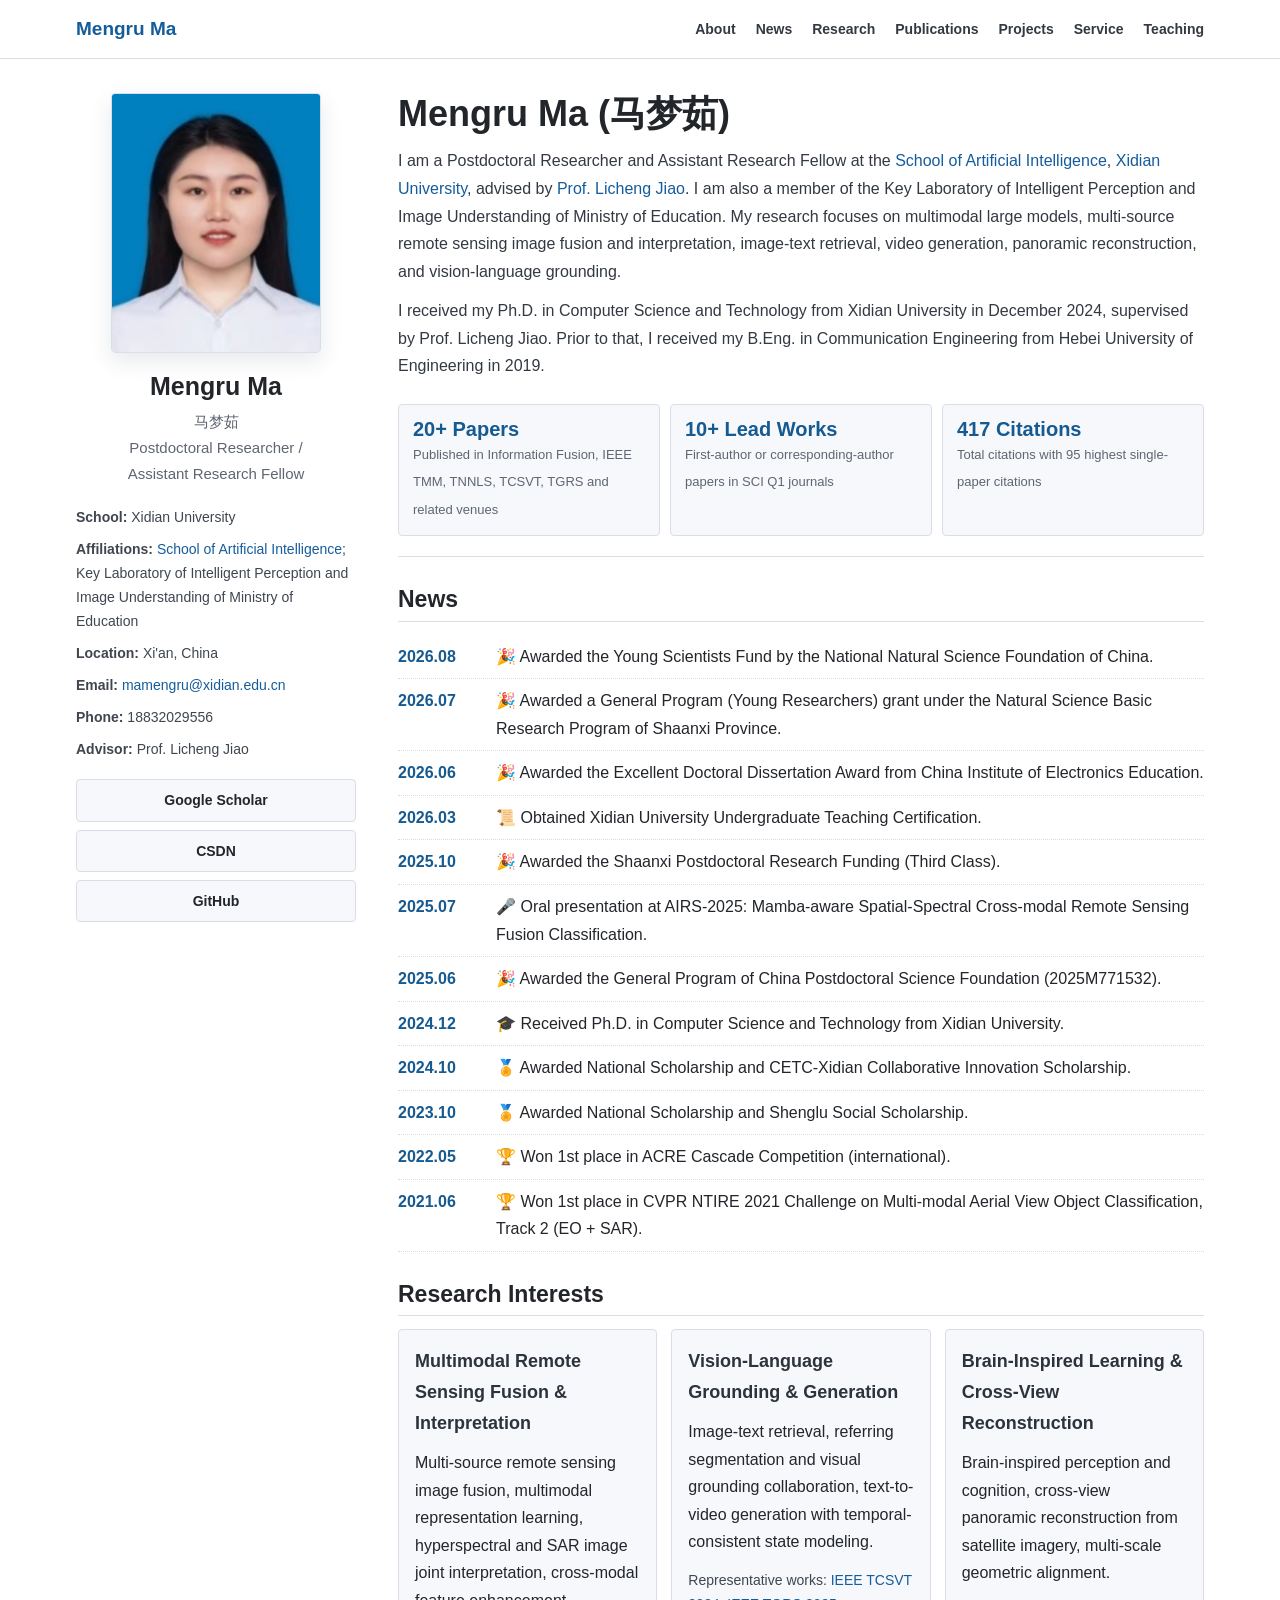
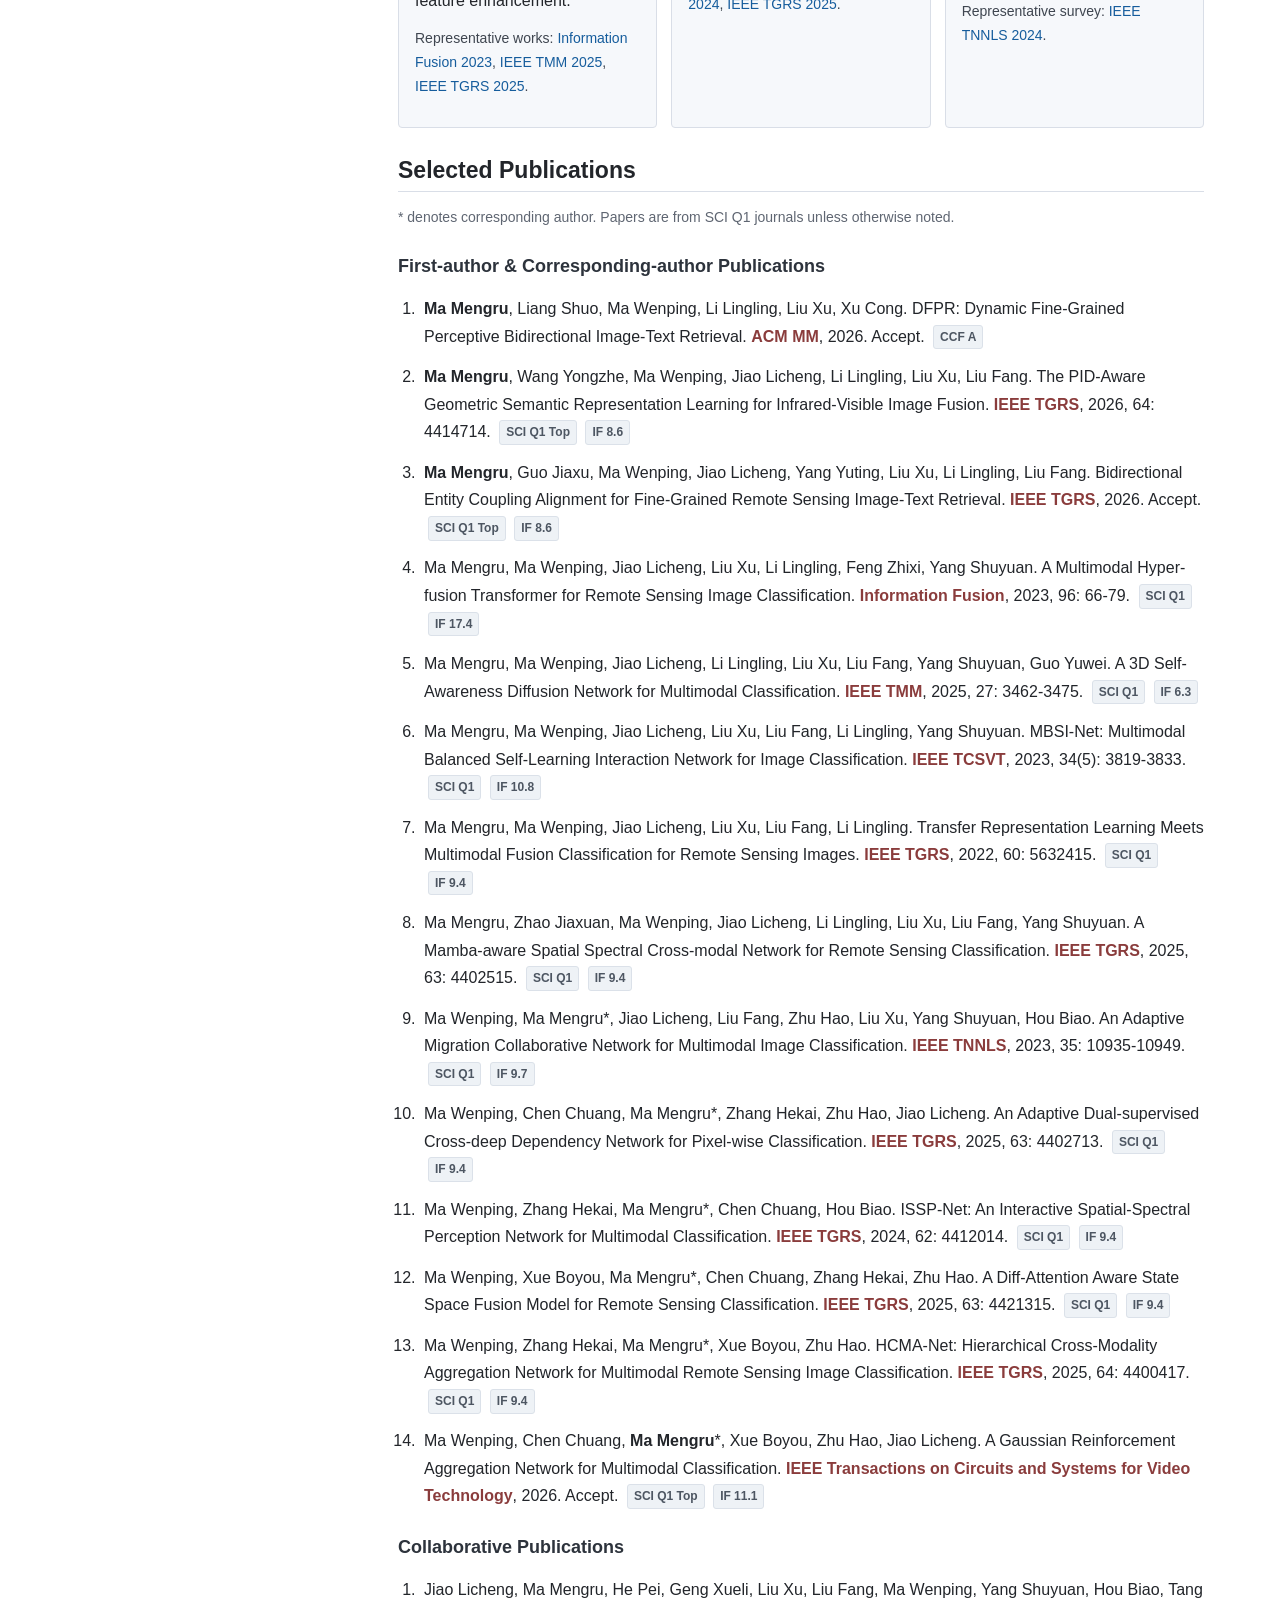
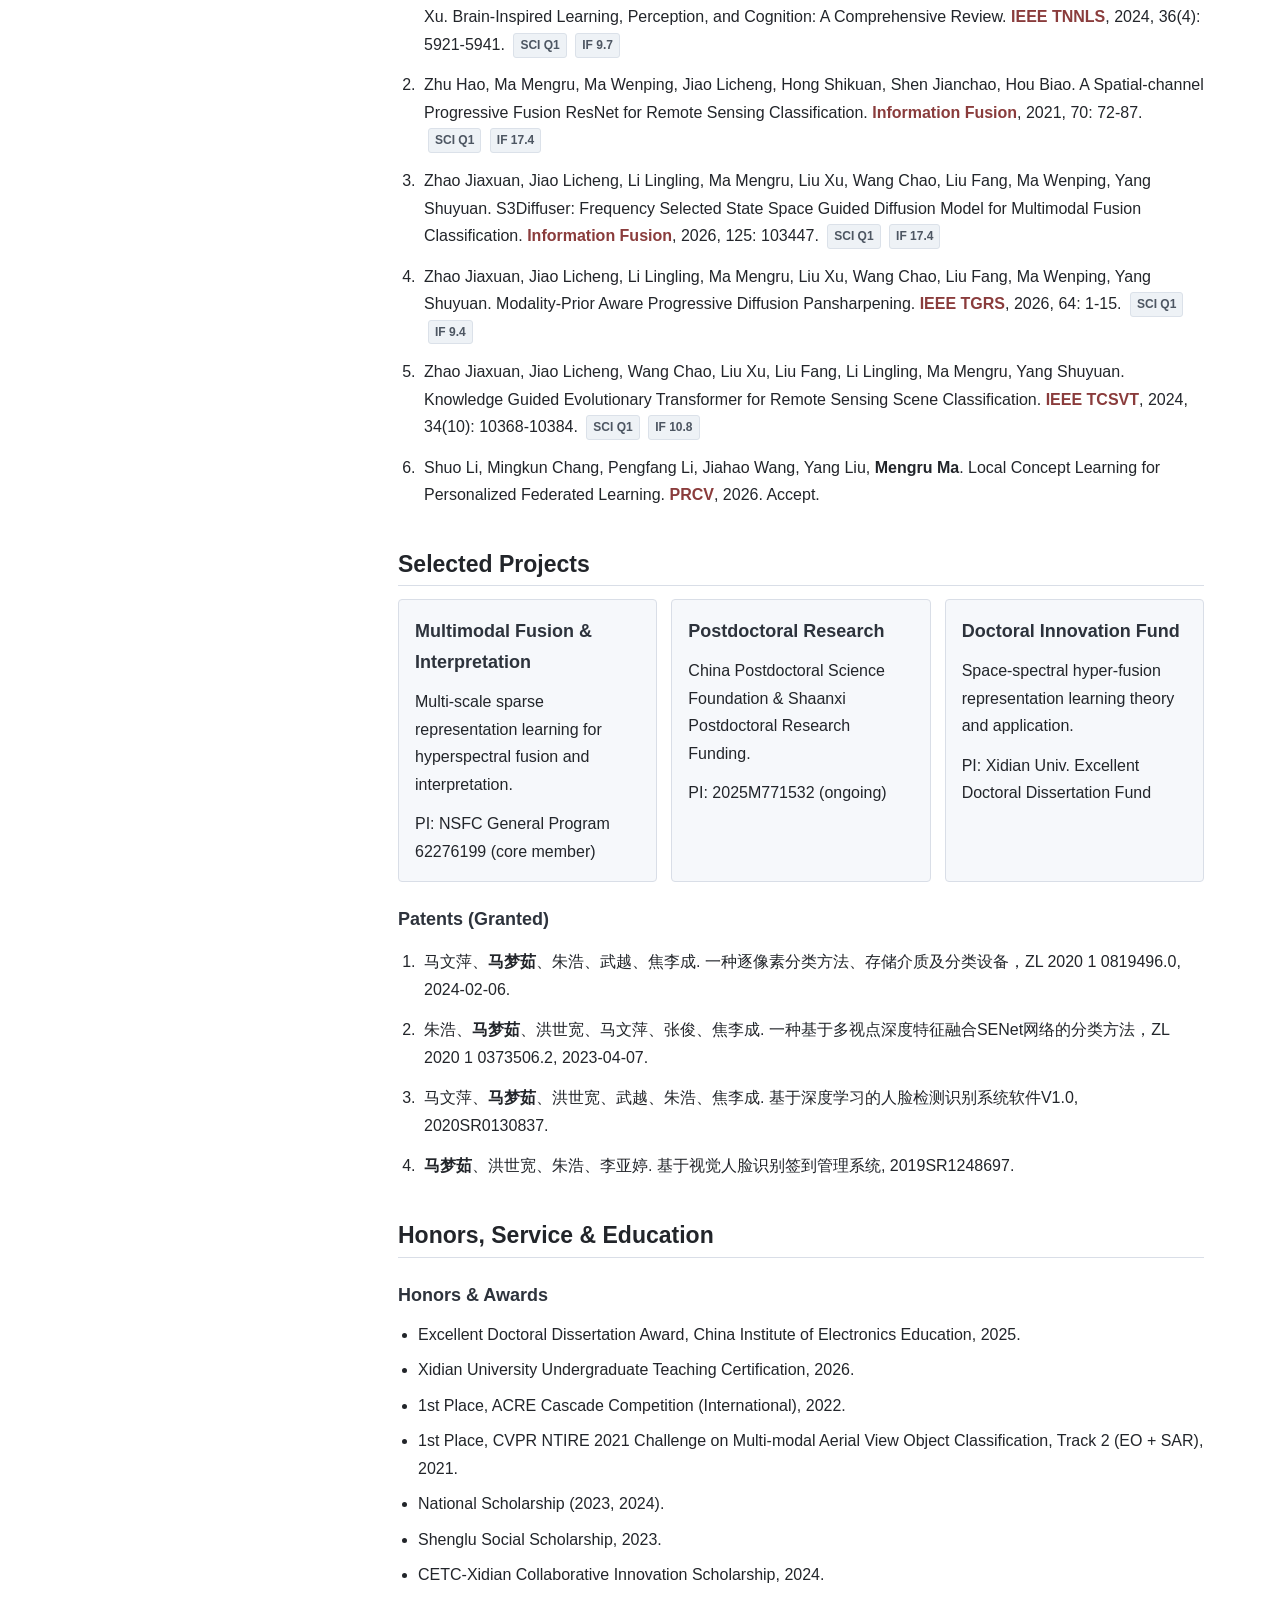
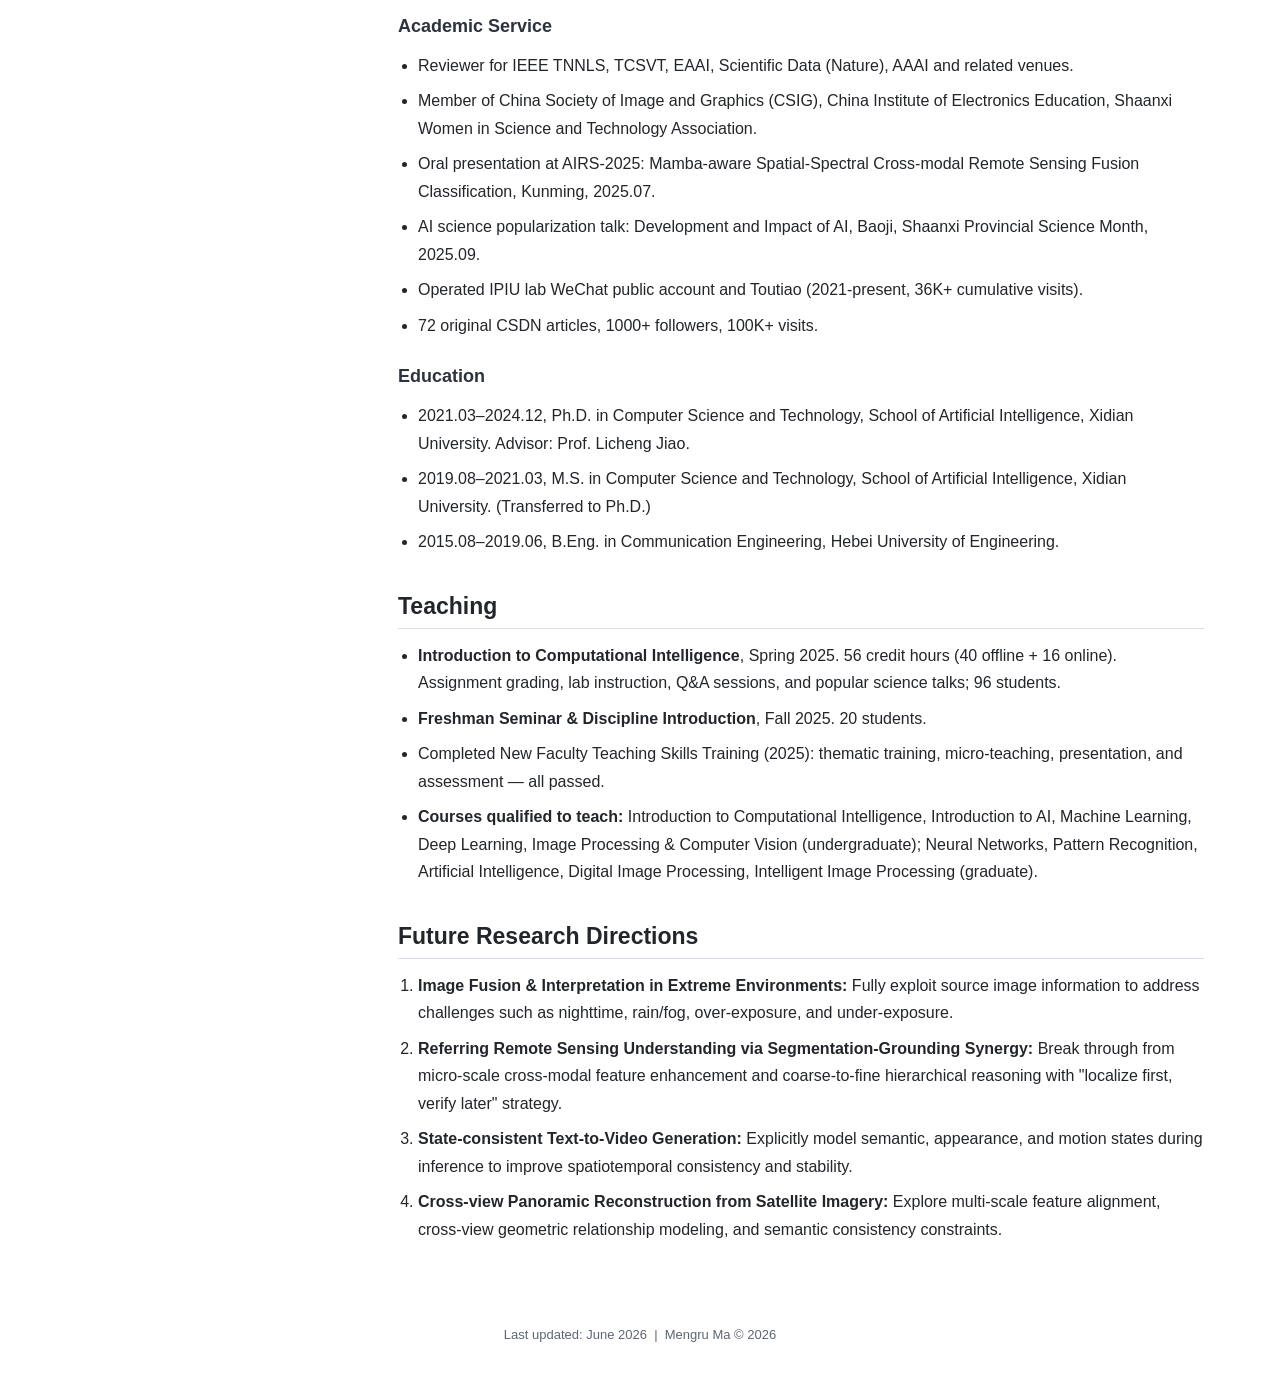
==== commit 076b5942: "Sync shortened TGRS venue labels" ====
--- a/index.html
+++ b/index.html
@@ -606,9 +606,9 @@
           <ol class="publication-list">
             <li><strong>Ma Mengru</strong>, Liang Shuo, Ma Wenping, Li Lingling, Liu Xu, Xu Cong. DFPR: Dynamic Fine-Grained Perceptive Bidirectional Image-Text Retrieval. <span class="venue">ACM MM</span>, 2026. Accept. <span class="tag">CCF A</span></li>
 
-            <li><strong>Ma Mengru</strong>, Wang Yongzhe, Ma Wenping, Jiao Licheng, Li Lingling, Liu Xu, Liu Fang. The PID-Aware Geometric Semantic Representation Learning for Infrared-Visible Image Fusion. <span class="venue">IEEE Transactions on Geoscience and Remote Sensing</span>, 2026, 64: 4414714. <span class="tag">SCI Q1 Top</span> <span class="tag">IF 8.6</span></li>
-
-            <li><strong>Ma Mengru</strong>, Guo Jiaxu, Ma Wenping, Jiao Licheng, Yang Yuting, Liu Xu, Li Lingling, Liu Fang. Bidirectional Entity Coupling Alignment for Fine-Grained Remote Sensing Image-Text Retrieval. <span class="venue">IEEE Transactions on Geoscience and Remote Sensing</span>, 2026. Accept. <span class="tag">SCI Q1 Top</span> <span class="tag">IF 8.6</span></li>
+            <li><strong>Ma Mengru</strong>, Wang Yongzhe, Ma Wenping, Jiao Licheng, Li Lingling, Liu Xu, Liu Fang. The PID-Aware Geometric Semantic Representation Learning for Infrared-Visible Image Fusion. <span class="venue">IEEE TGRS</span>, 2026, 64: 4414714. <span class="tag">SCI Q1 Top</span> <span class="tag">IF 8.6</span></li>
+
+            <li><strong>Ma Mengru</strong>, Guo Jiaxu, Ma Wenping, Jiao Licheng, Yang Yuting, Liu Xu, Li Lingling, Liu Fang. Bidirectional Entity Coupling Alignment for Fine-Grained Remote Sensing Image-Text Retrieval. <span class="venue">IEEE TGRS</span>, 2026. Accept. <span class="tag">SCI Q1 Top</span> <span class="tag">IF 8.6</span></li>
 
             <li>Ma Mengru, Ma Wenping, Jiao Licheng, Liu Xu, Li Lingling, Feng Zhixi, Yang Shuyuan. A Multimodal Hyper-fusion Transformer for Remote Sensing Image Classification. <span class="venue">Information Fusion</span>, 2023, 96: 66-79. <span class="tag">SCI Q1</span> <span class="tag">IF 17.4</span></li>
 
